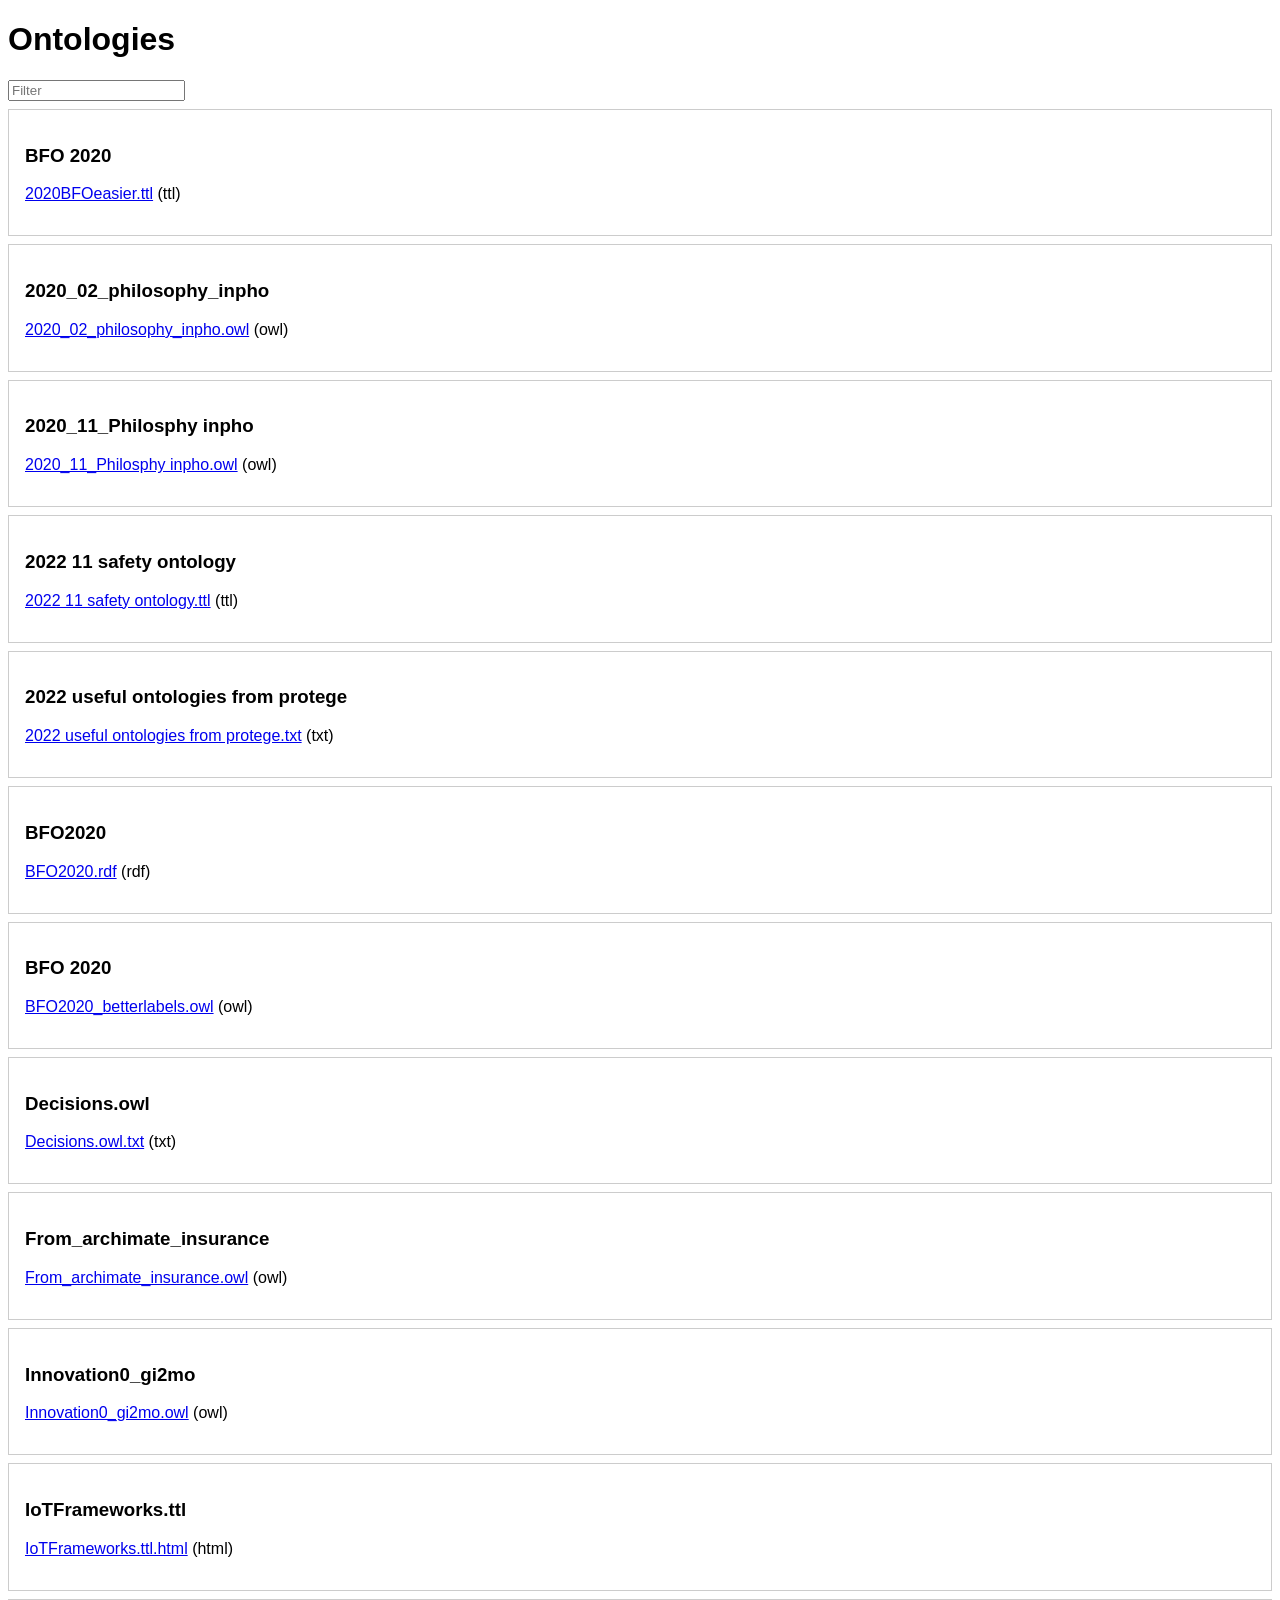
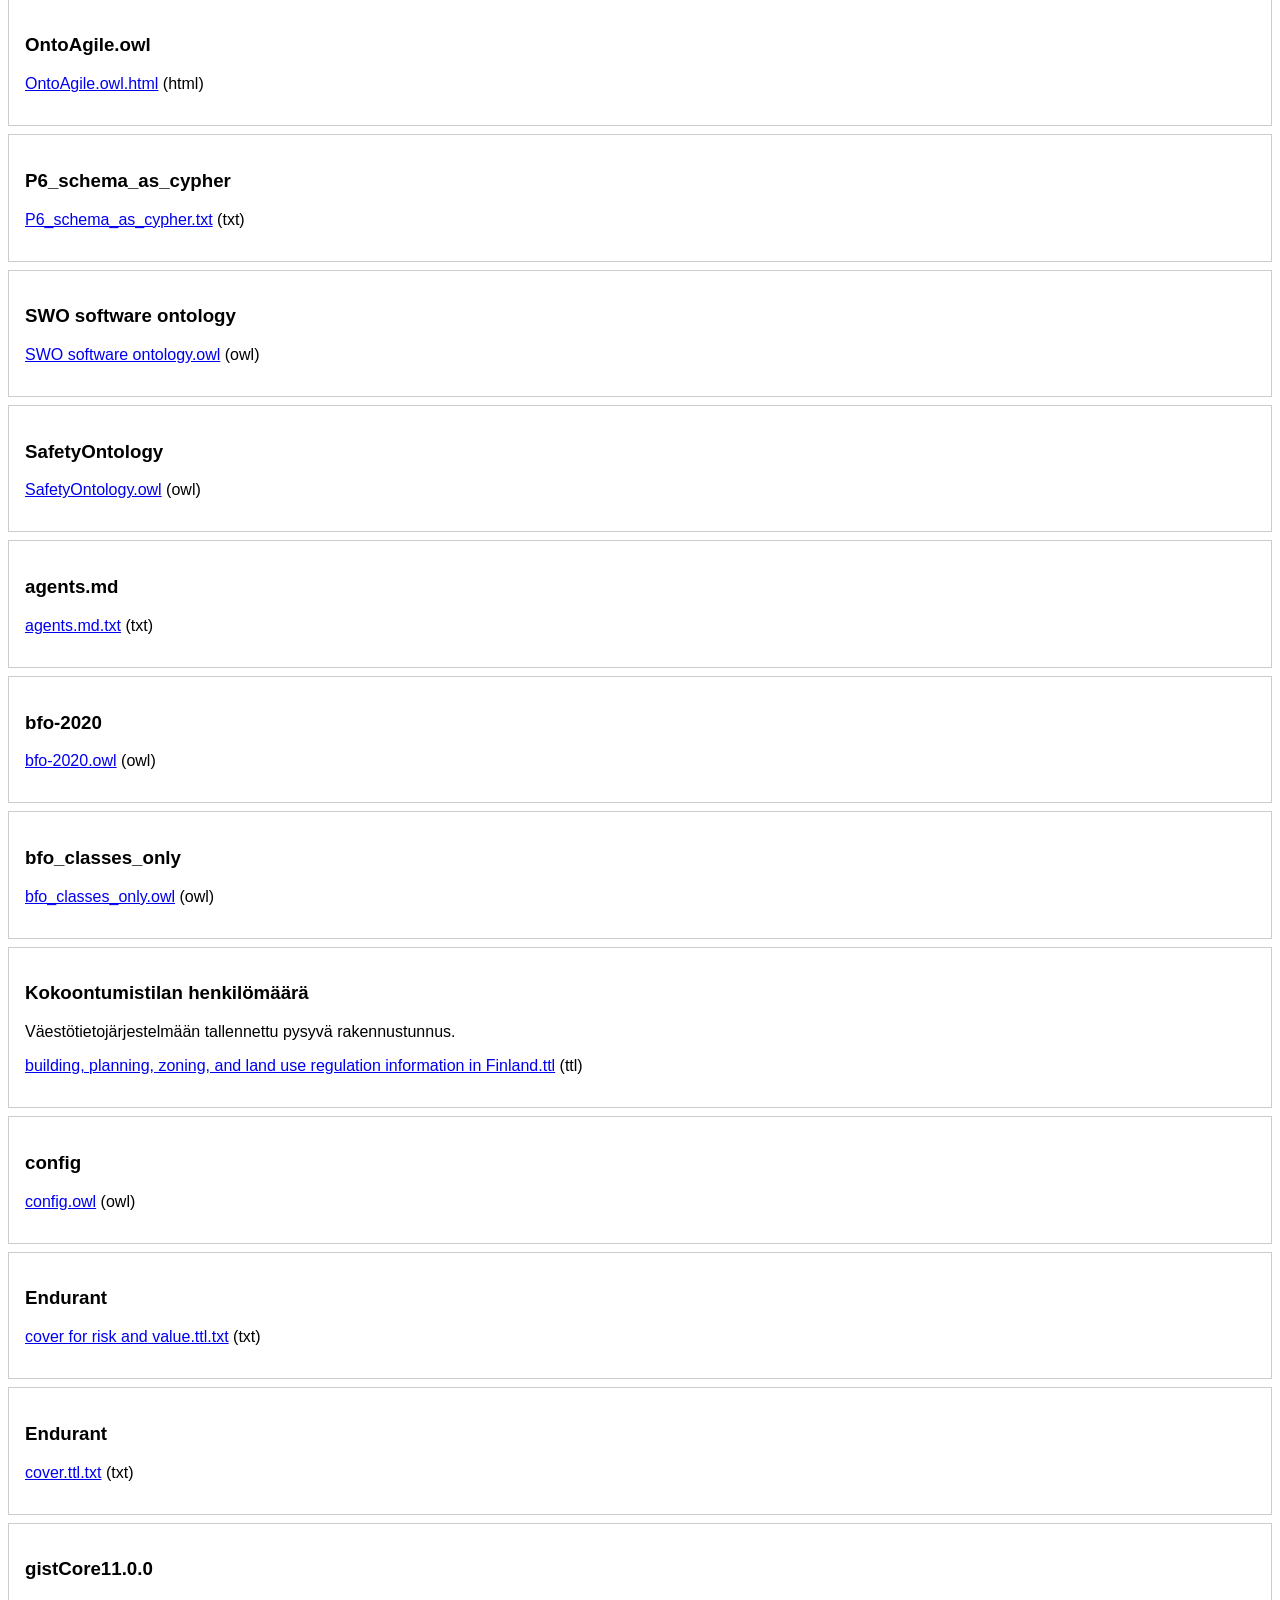
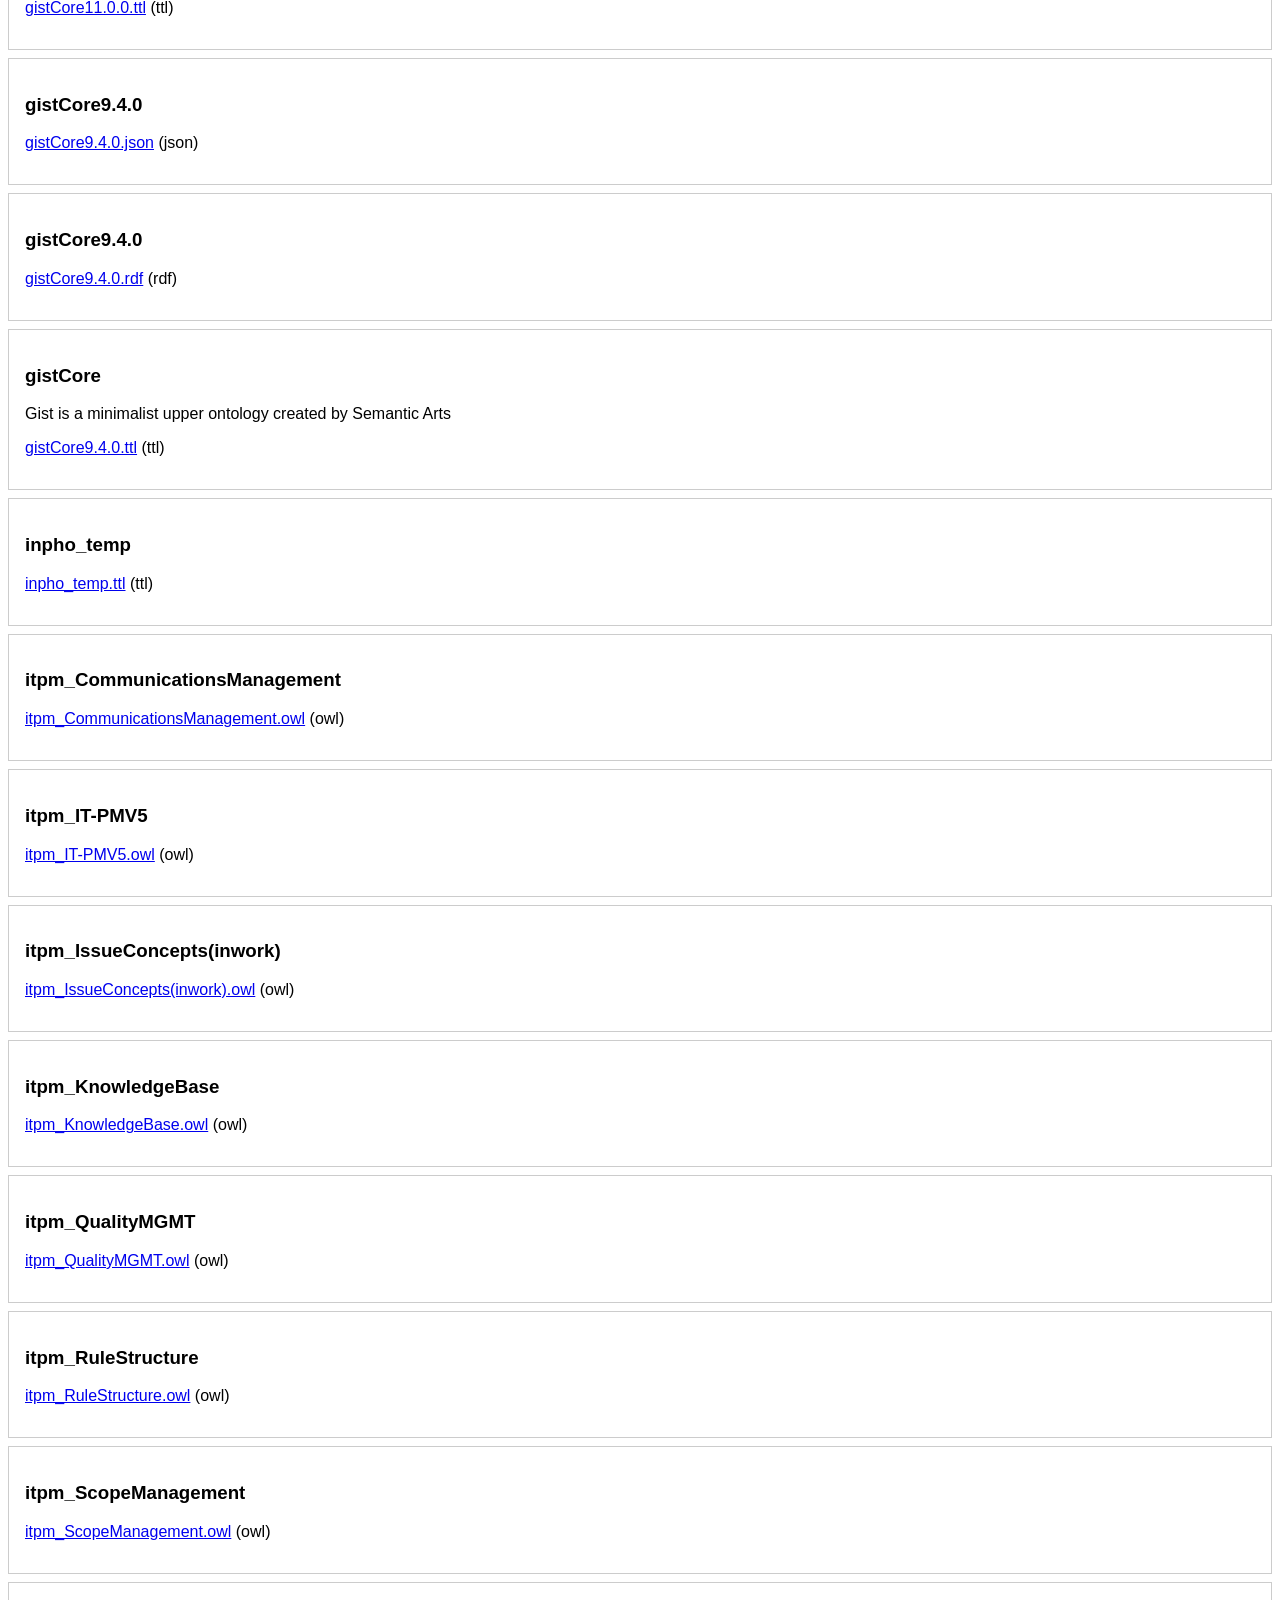
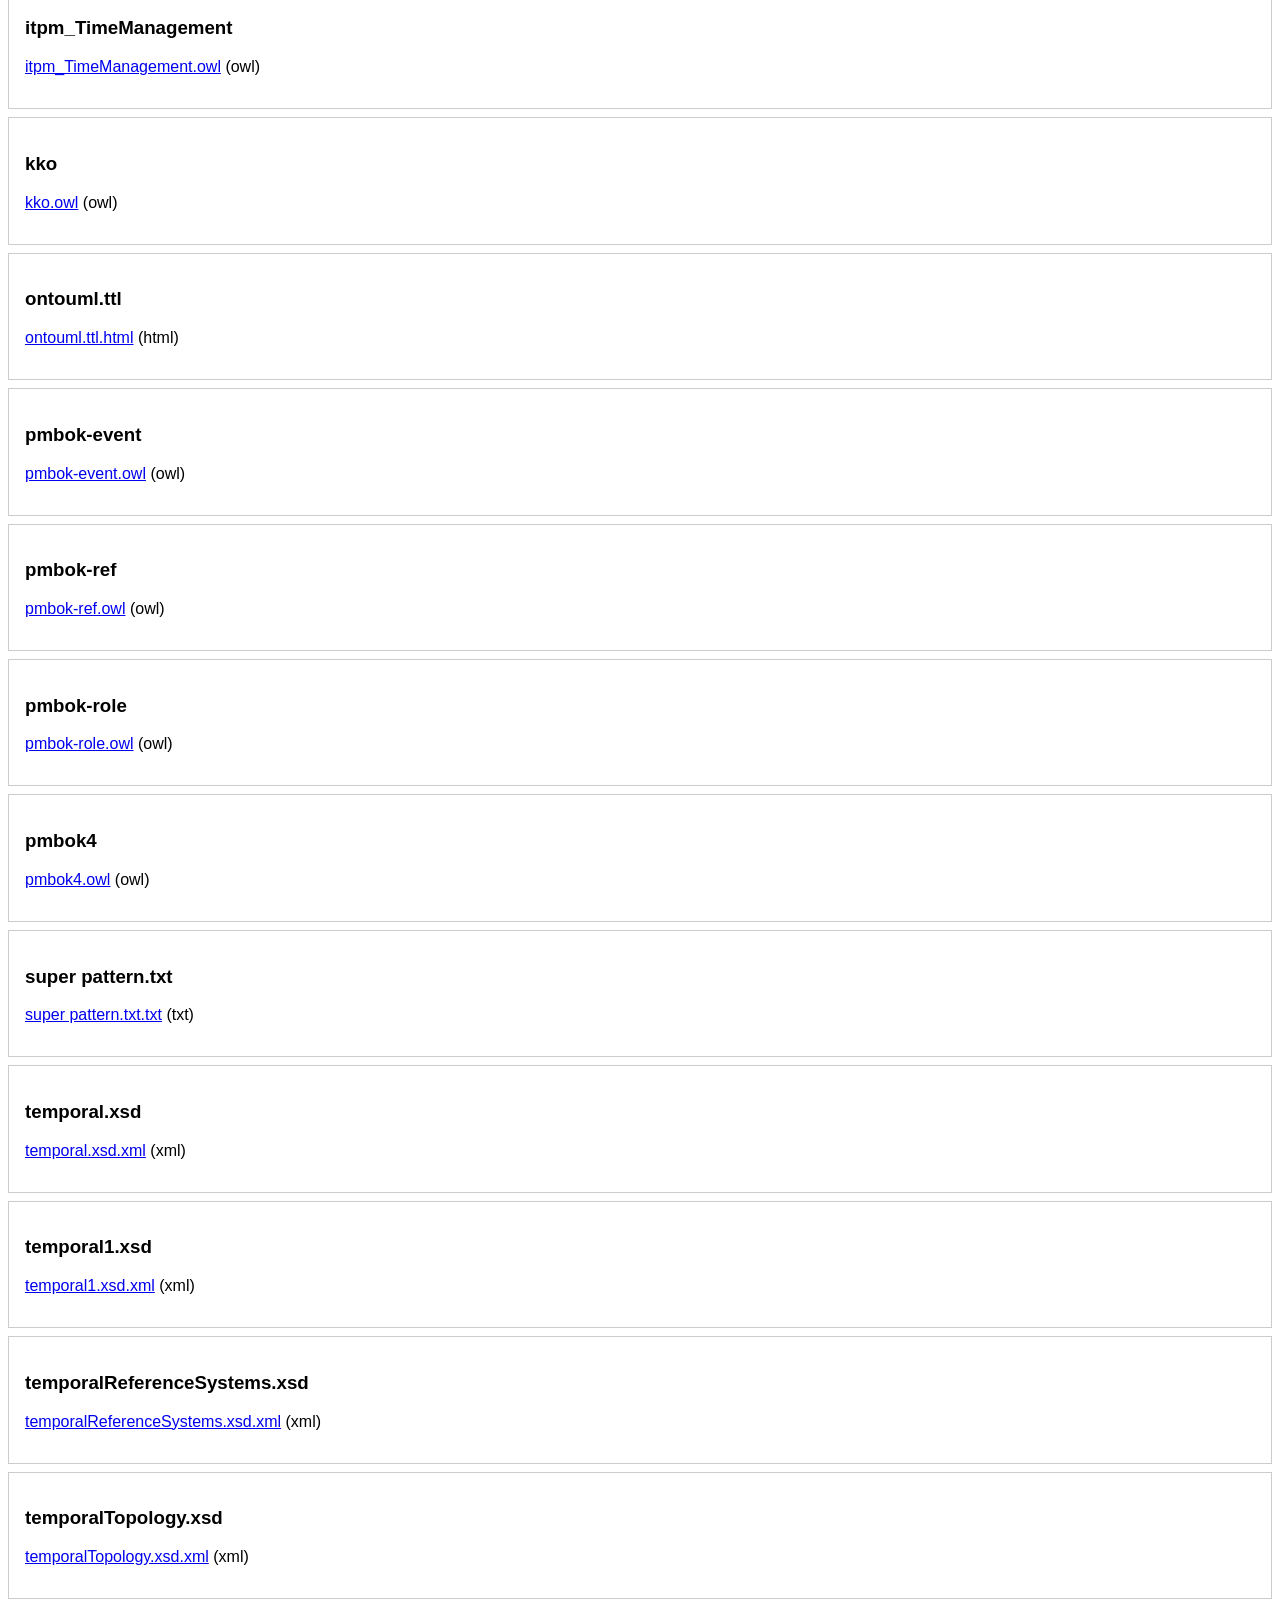
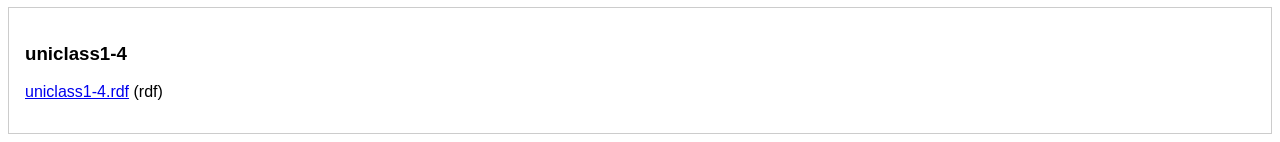
==== docs/index.html @ c4bd661c "Add initial website generator and index" ====
<!DOCTYPE html>
<html lang="en">
<head>
<meta charset="UTF-8">
<title>Ontologies Index</title>
<meta name="description" content="Index of ontologies for projects">
<meta name="keywords" content="ontology, project">
<script>
async function load() {
  const resp = await fetch('ontologies.json');
  const data = await resp.json();
  window.ontologies = data;
  render();
}
function render() {
  const filter = document.getElementById('filter').value.toLowerCase();
  const container = document.getElementById('cards');
  container.innerHTML = '';
  ontologies.forEach(o => {
    if (!filter || o.name.toLowerCase().includes(filter) || o.type.includes(filter)) {
      const div = document.createElement('div');
      div.className = 'card';
      div.innerHTML = `<h3>${o.name}</h3><p>${o.description}</p><p><a href="../${o.file}">${o.file}</a> (${o.type})</p>`;
      container.appendChild(div);
    }
  });
}
document.addEventListener('DOMContentLoaded', load);
</script>
<style>
body { font-family: Arial, sans-serif; }
.card { border: 1px solid #ccc; padding: 1em; margin: 0.5em 0; }
</style>
</head>
<body>
<h1>Ontologies</h1>
<input id="filter" placeholder="Filter" oninput="render()">
<div id="cards"></div>
</body>
</html>
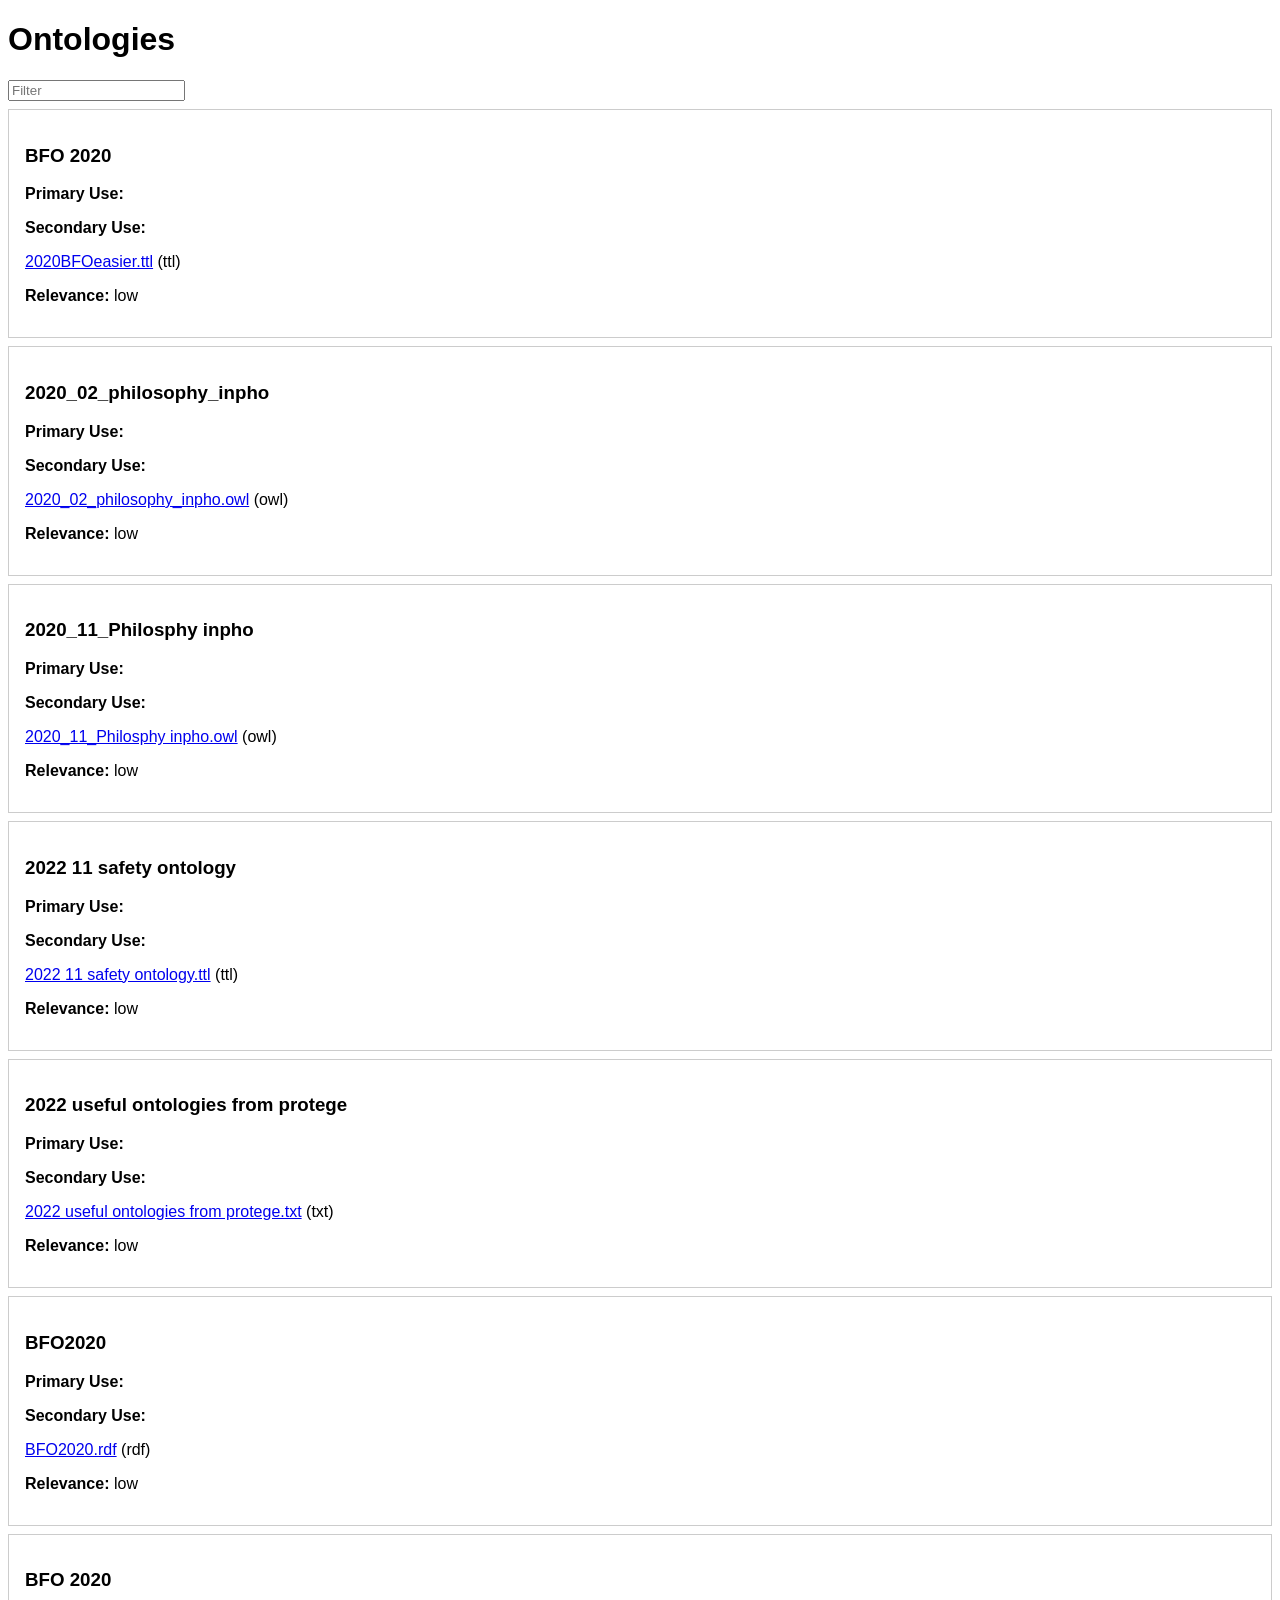
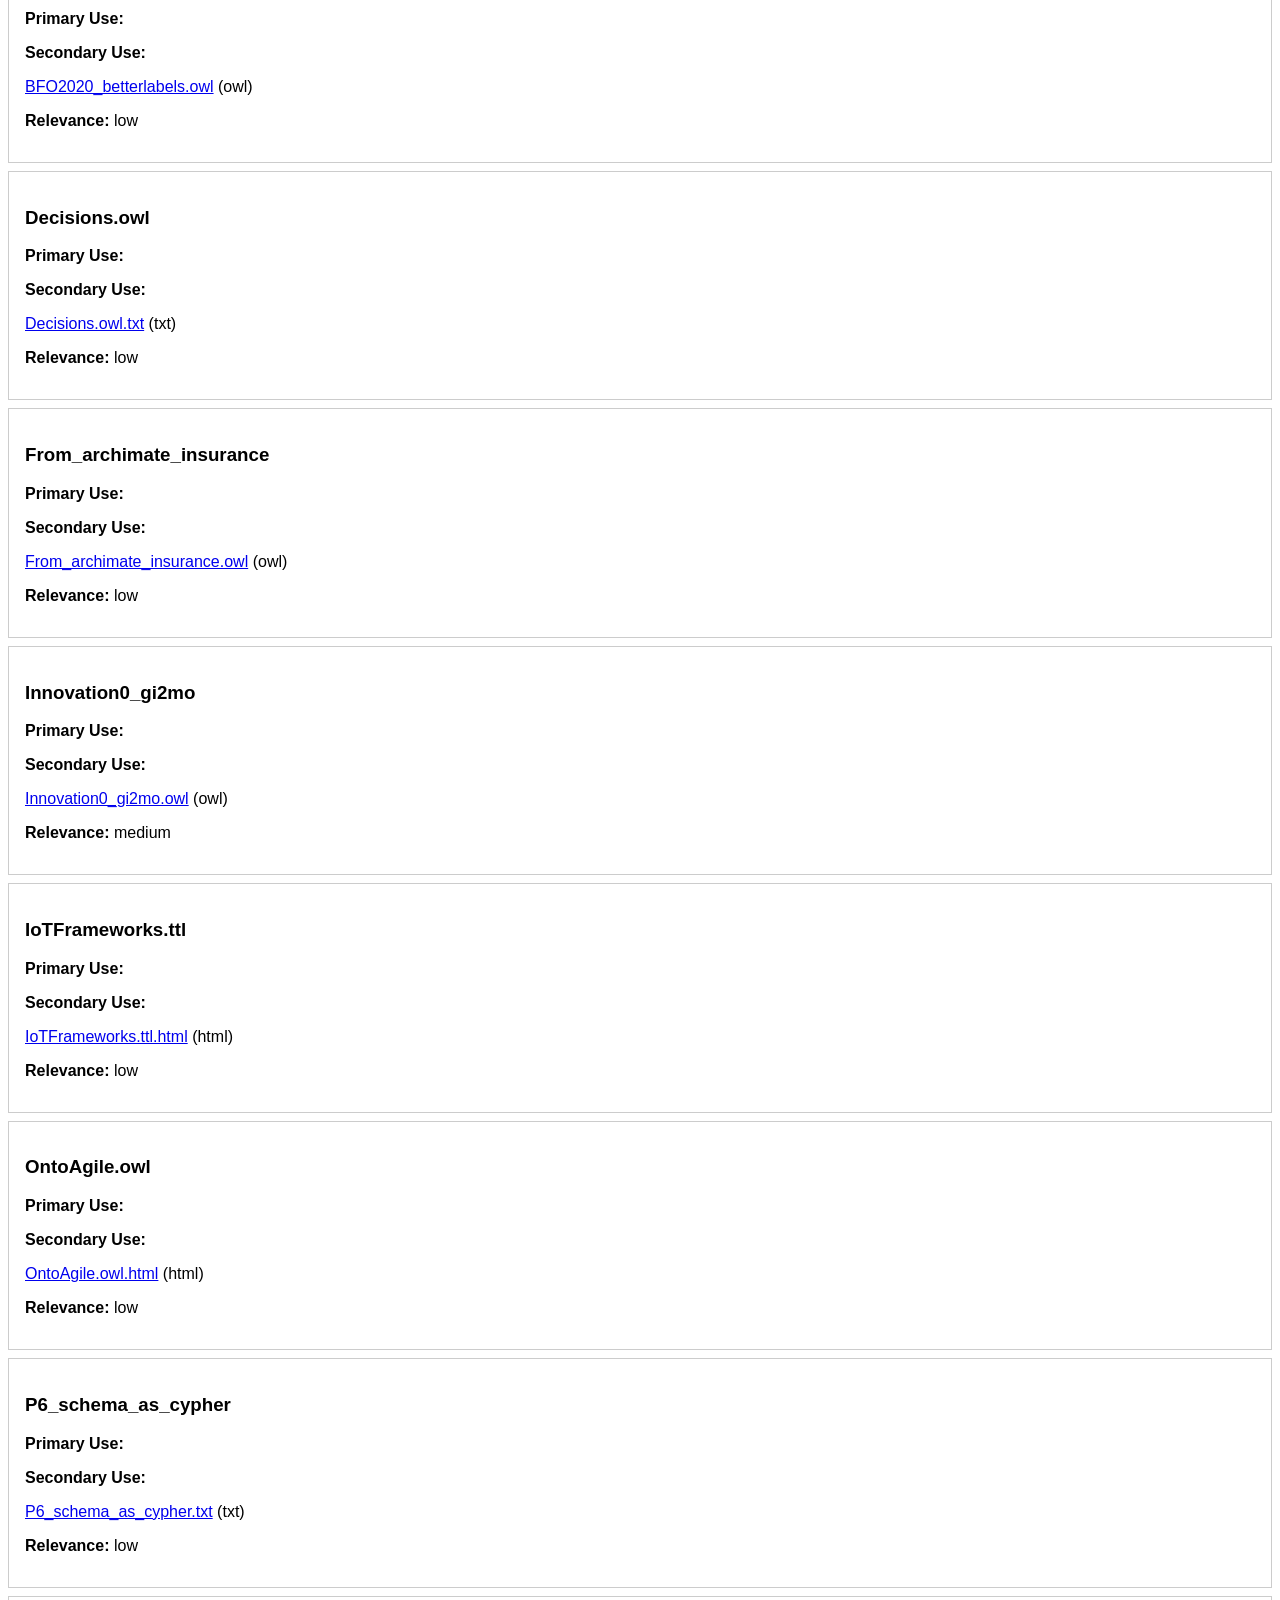
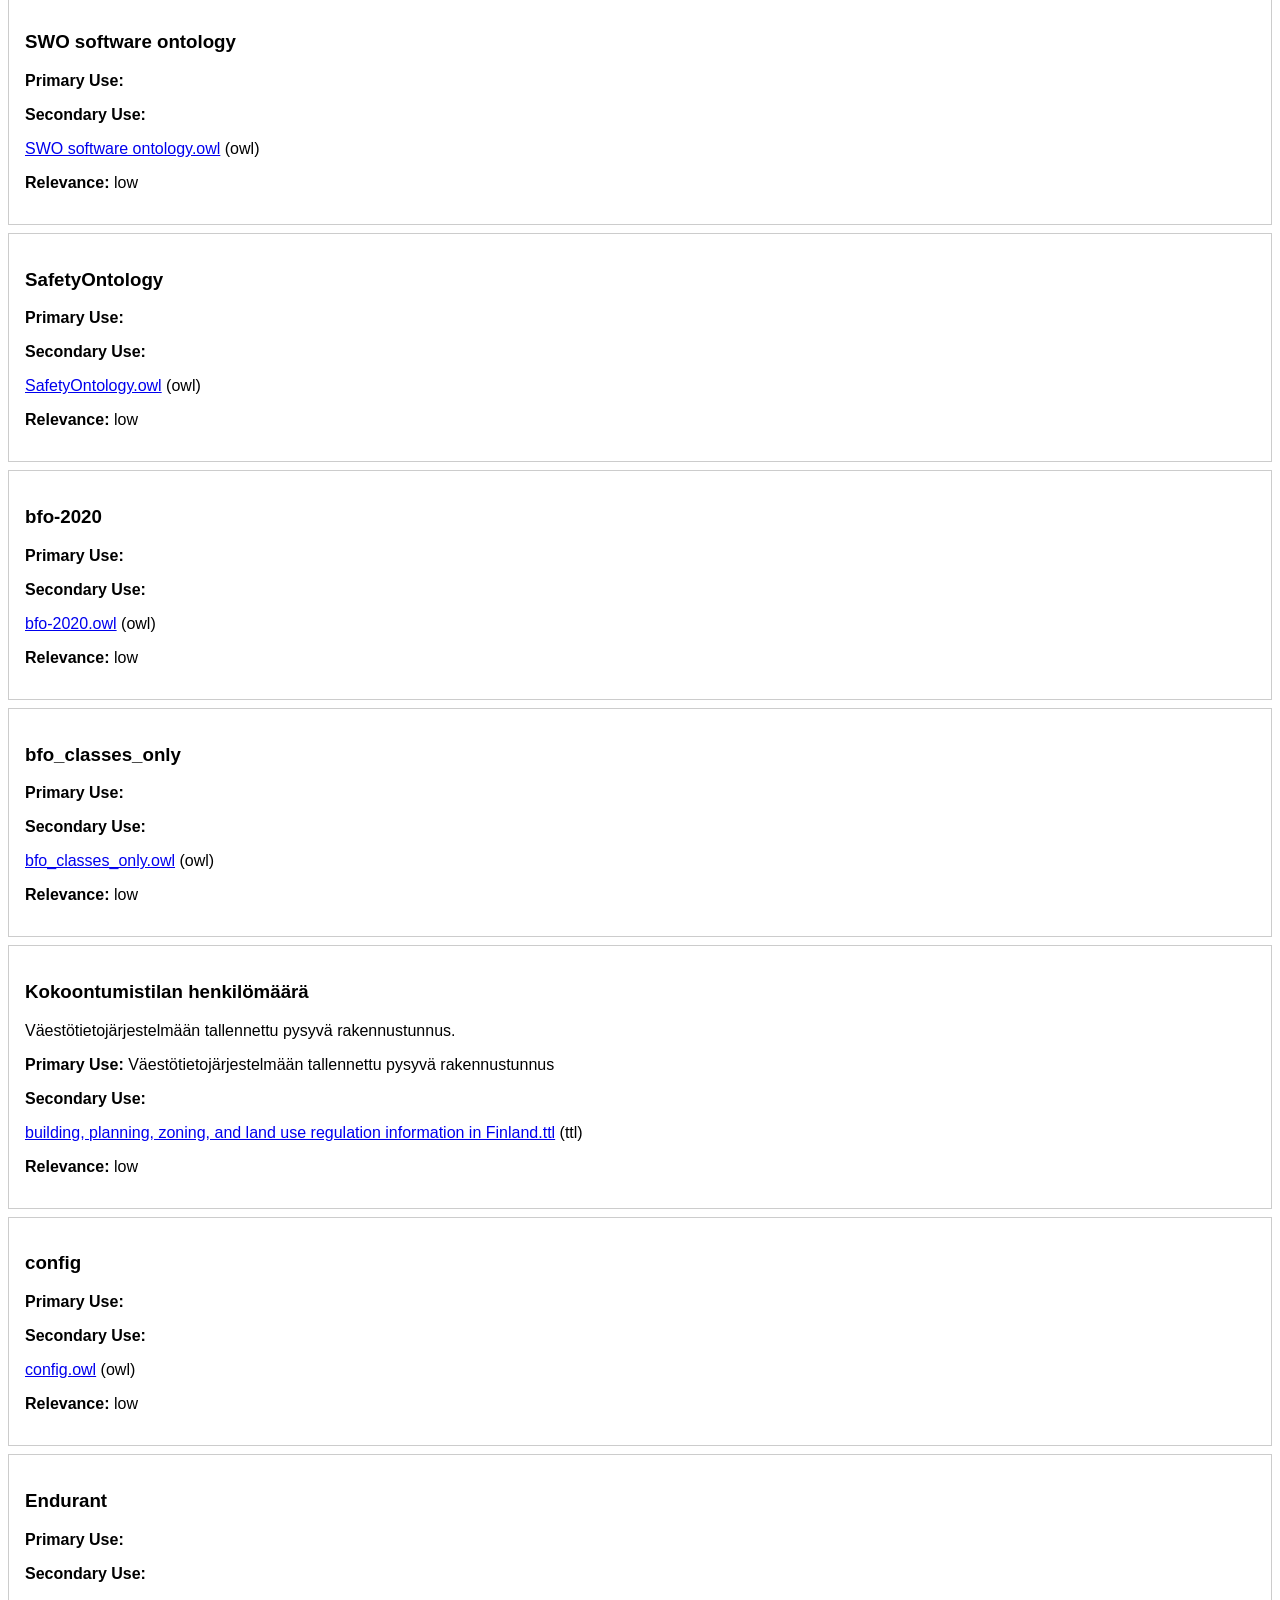
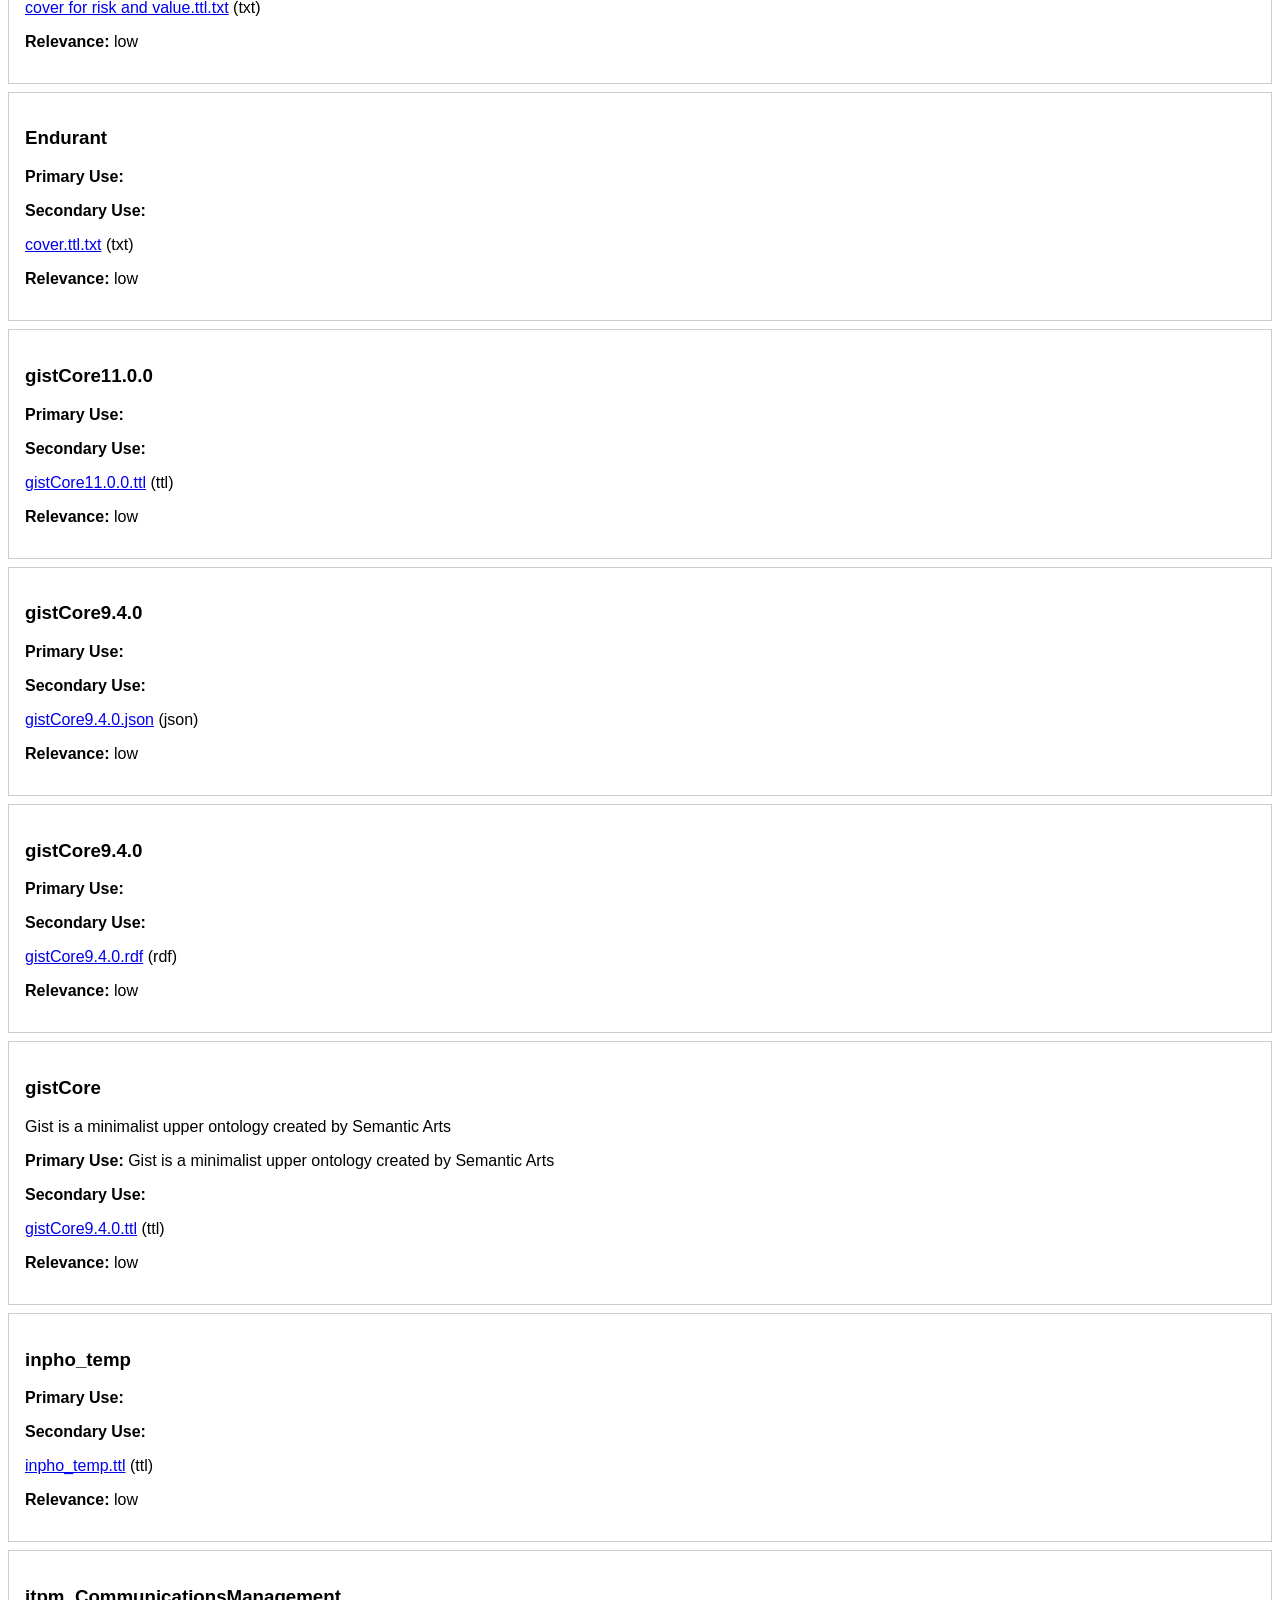
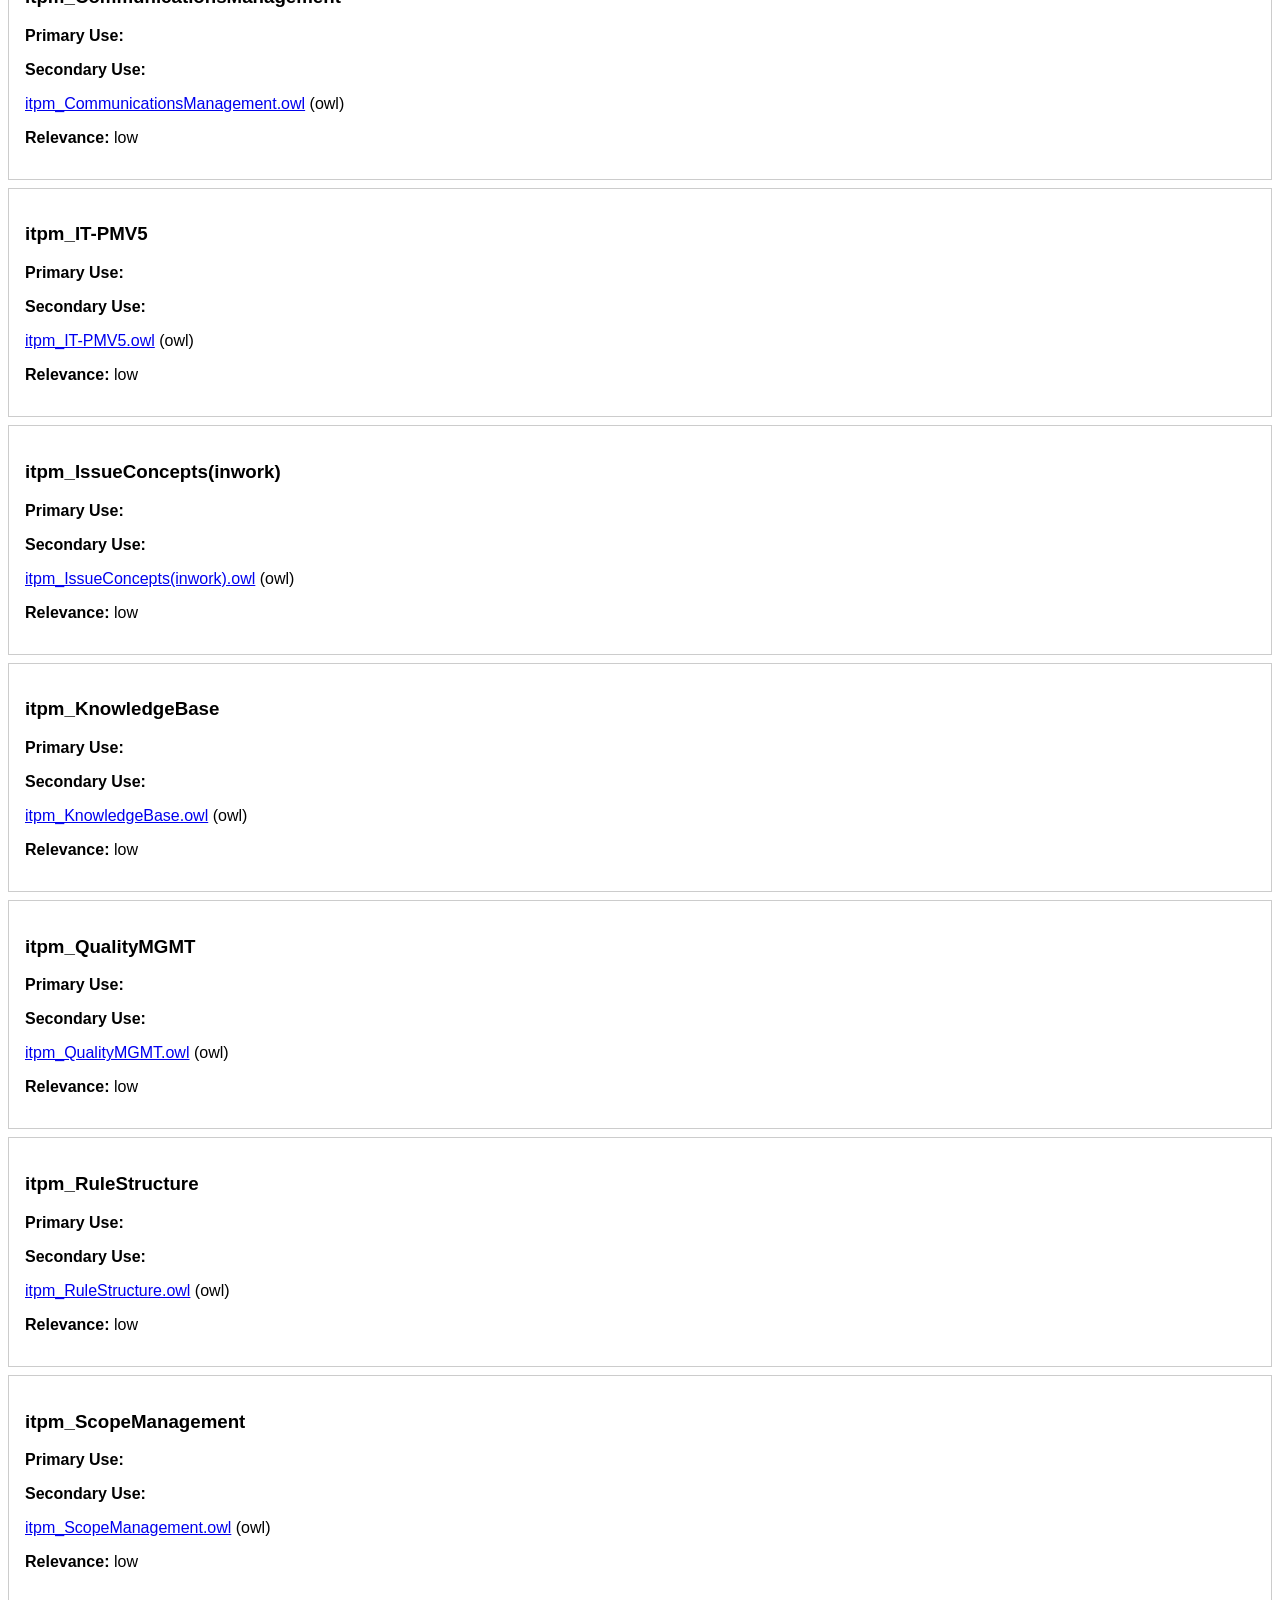
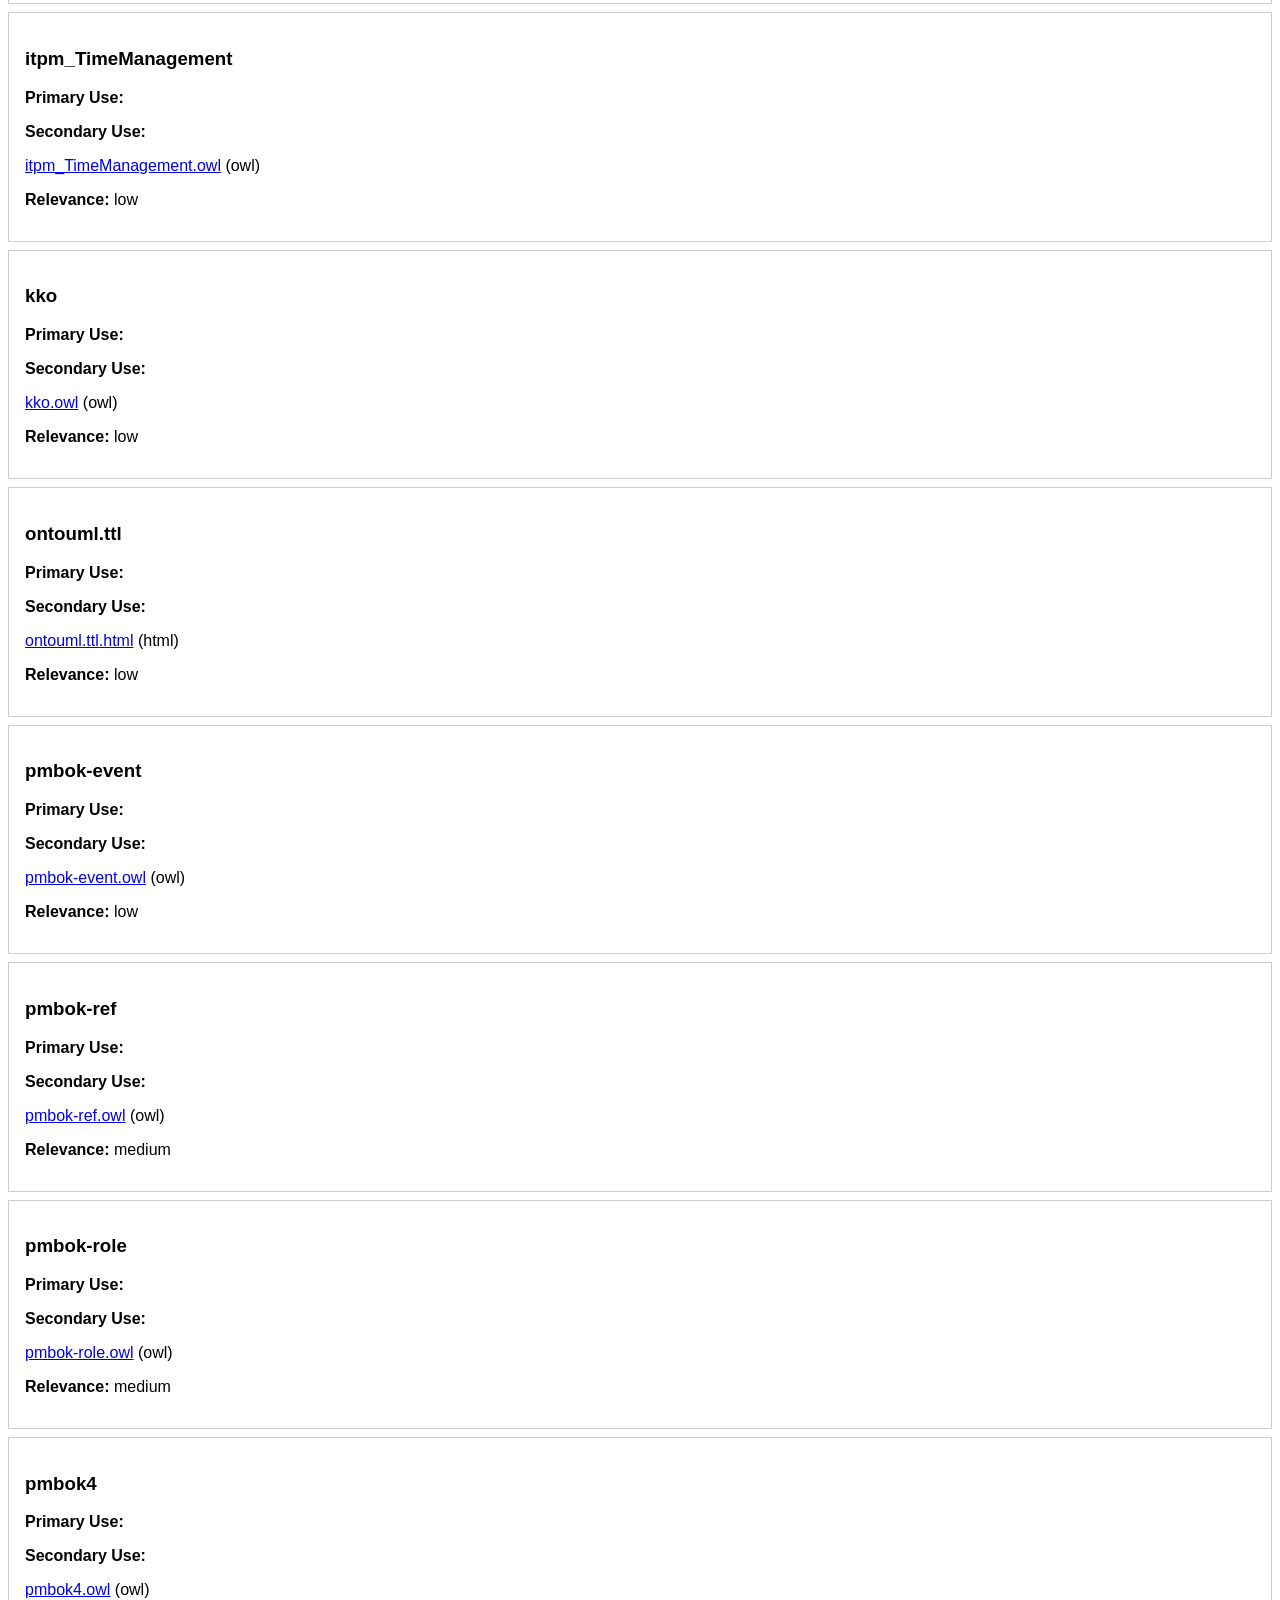
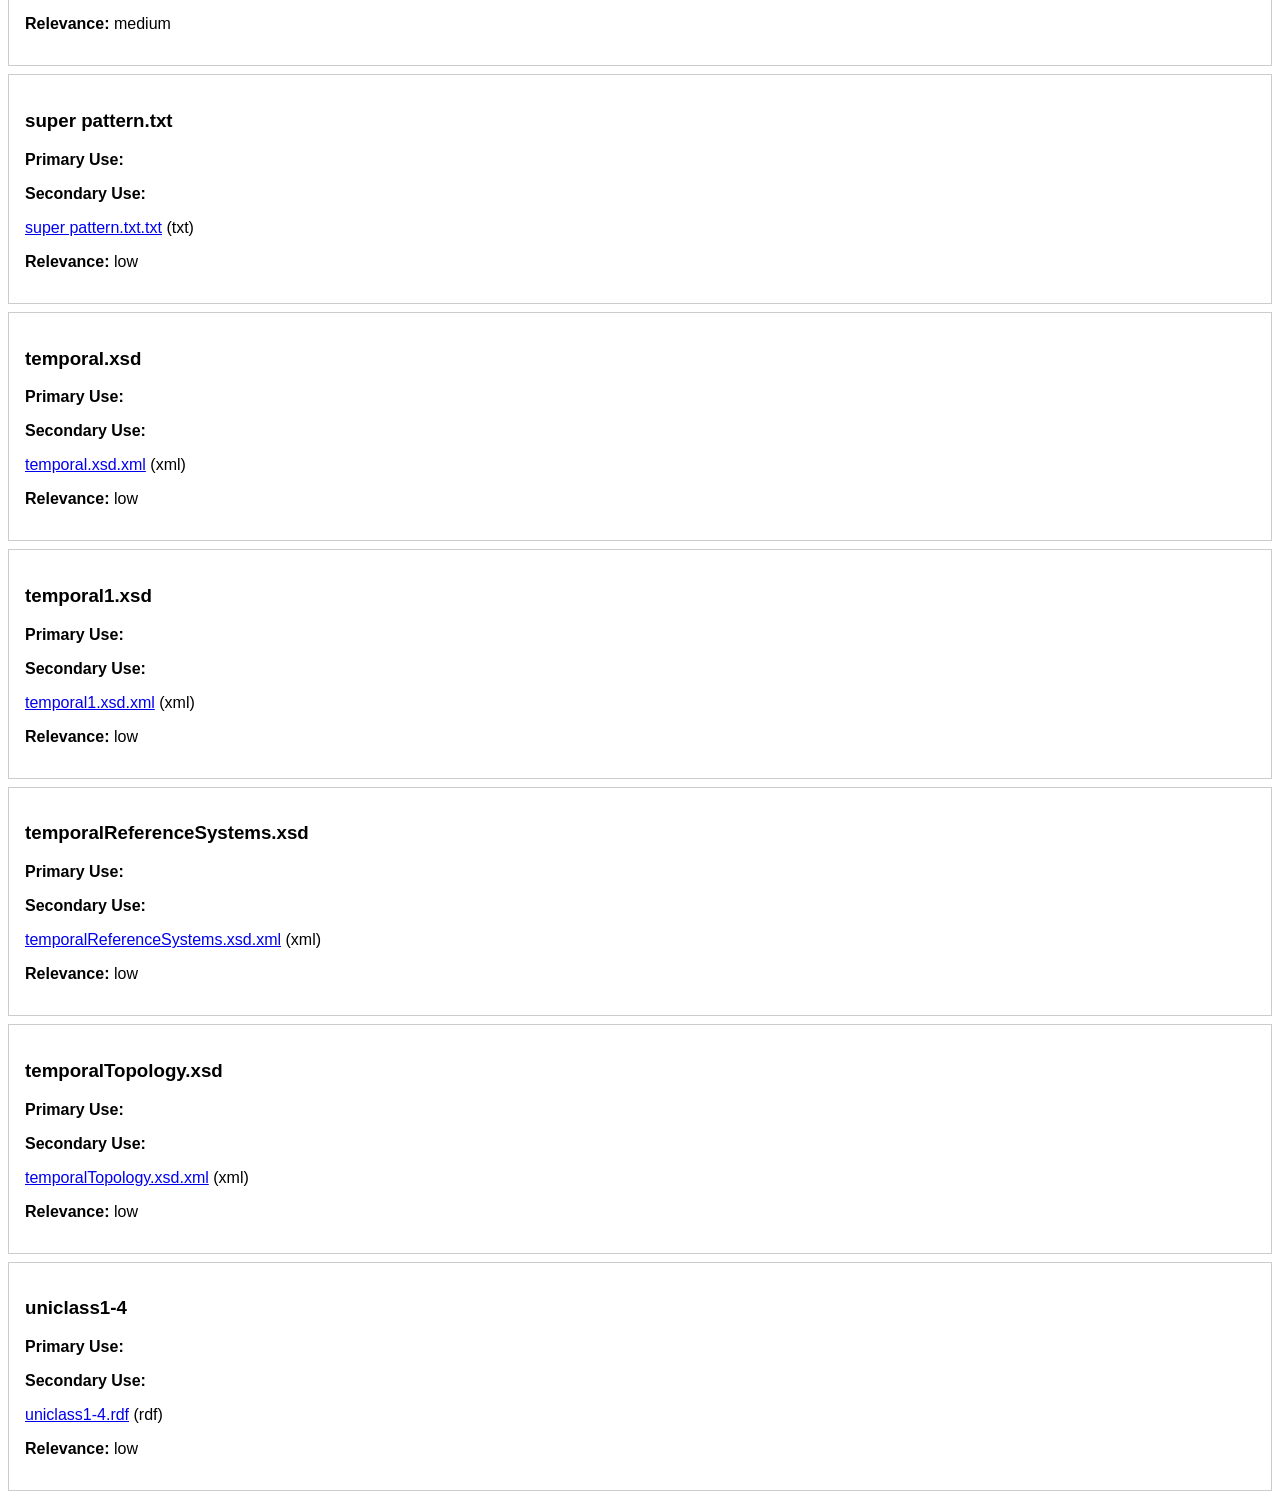
==== commit 25090a5a: "Add advanced ontology review workflow" ====
--- a/docs/index.html
+++ b/docs/index.html
@@ -20,7 +20,13 @@
     if (!filter || o.name.toLowerCase().includes(filter) || o.type.includes(filter)) {
       const div = document.createElement('div');
       div.className = 'card';
-      div.innerHTML = `<h3>${o.name}</h3><p>${o.description}</p><p><a href="../${o.file}">${o.file}</a> (${o.type})</p>`;
+      div.innerHTML = `
+        <h3>${o.name}</h3>
+        <p>${o.description}</p>
+        <p><strong>Primary Use:</strong> ${o.primary_use || ''}</p>
+        <p><strong>Secondary Use:</strong> ${o.secondary_use || ''}</p>
+        <p><a href="../${o.file}">${o.file}</a> (${o.file_type || o.type})</p>
+        <p><strong>Relevance:</strong> ${o.relevance || ''}</p>`;
       container.appendChild(div);
     }
   });
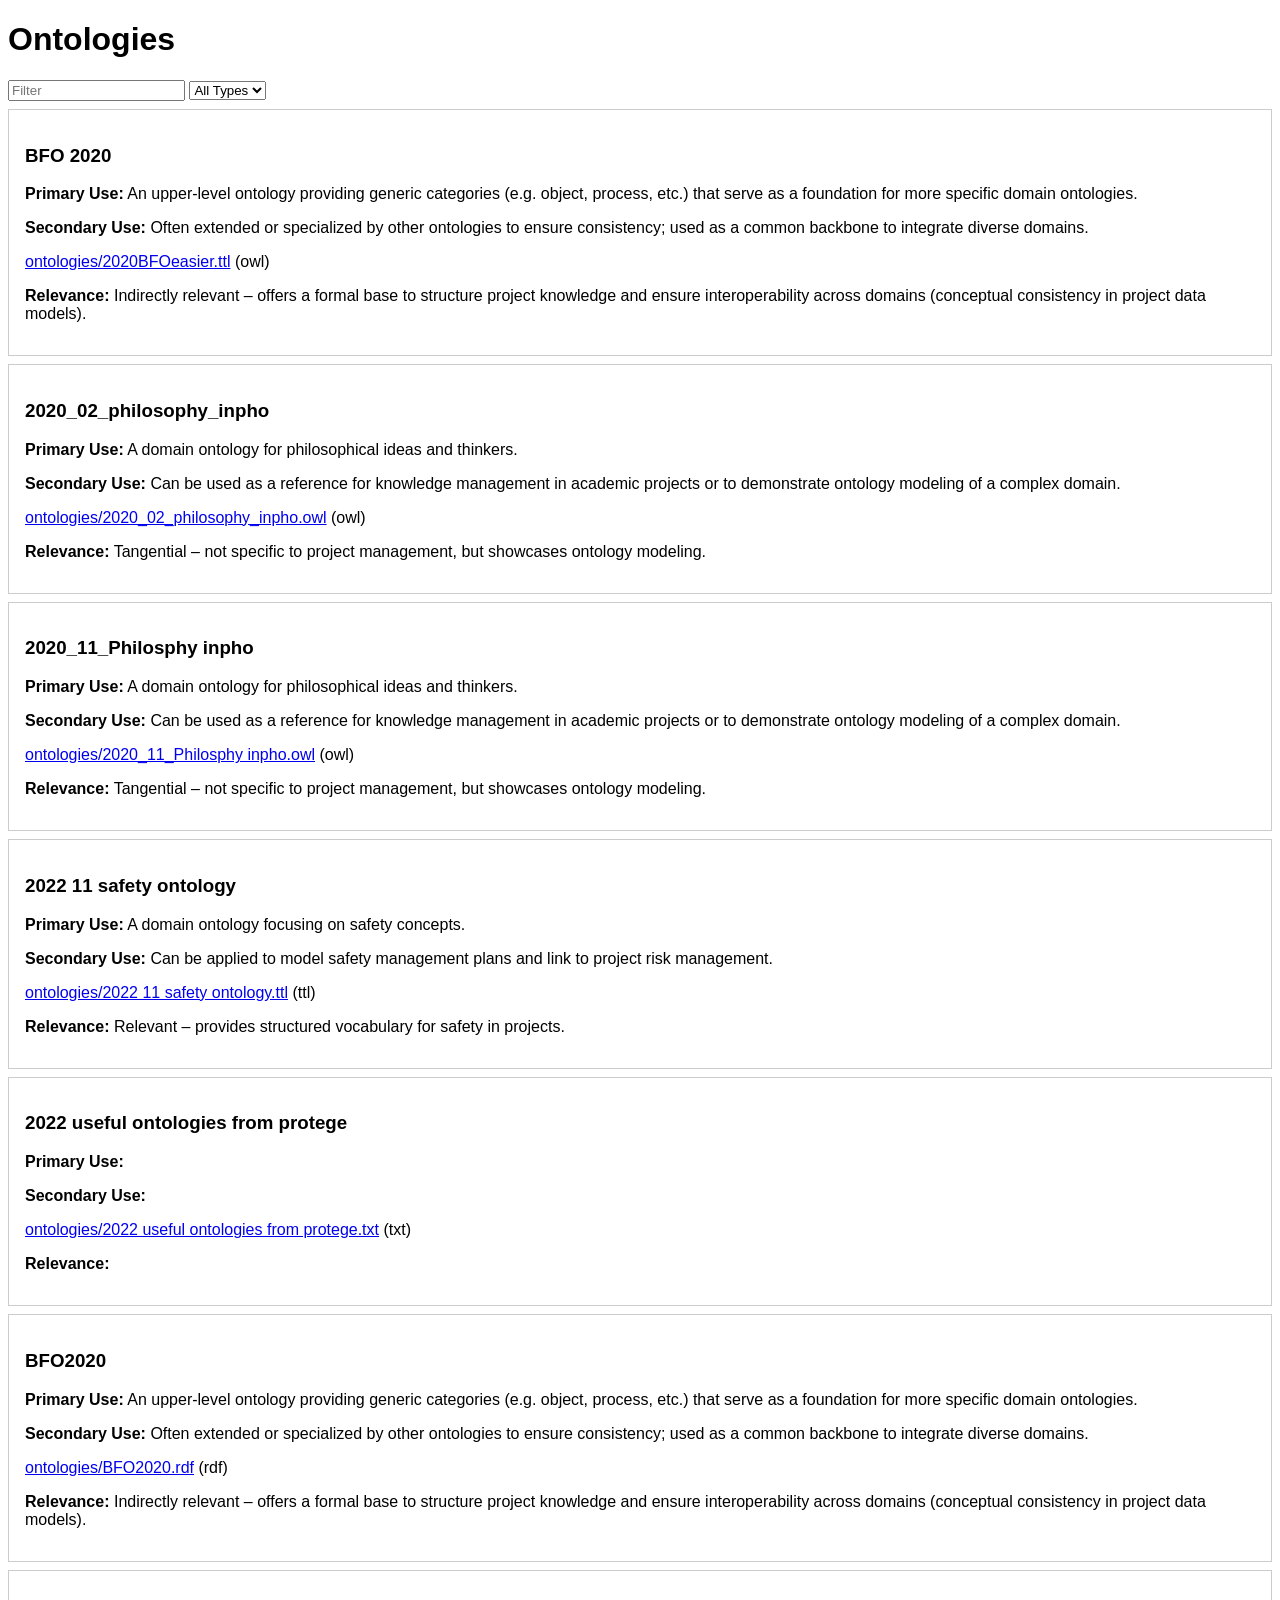
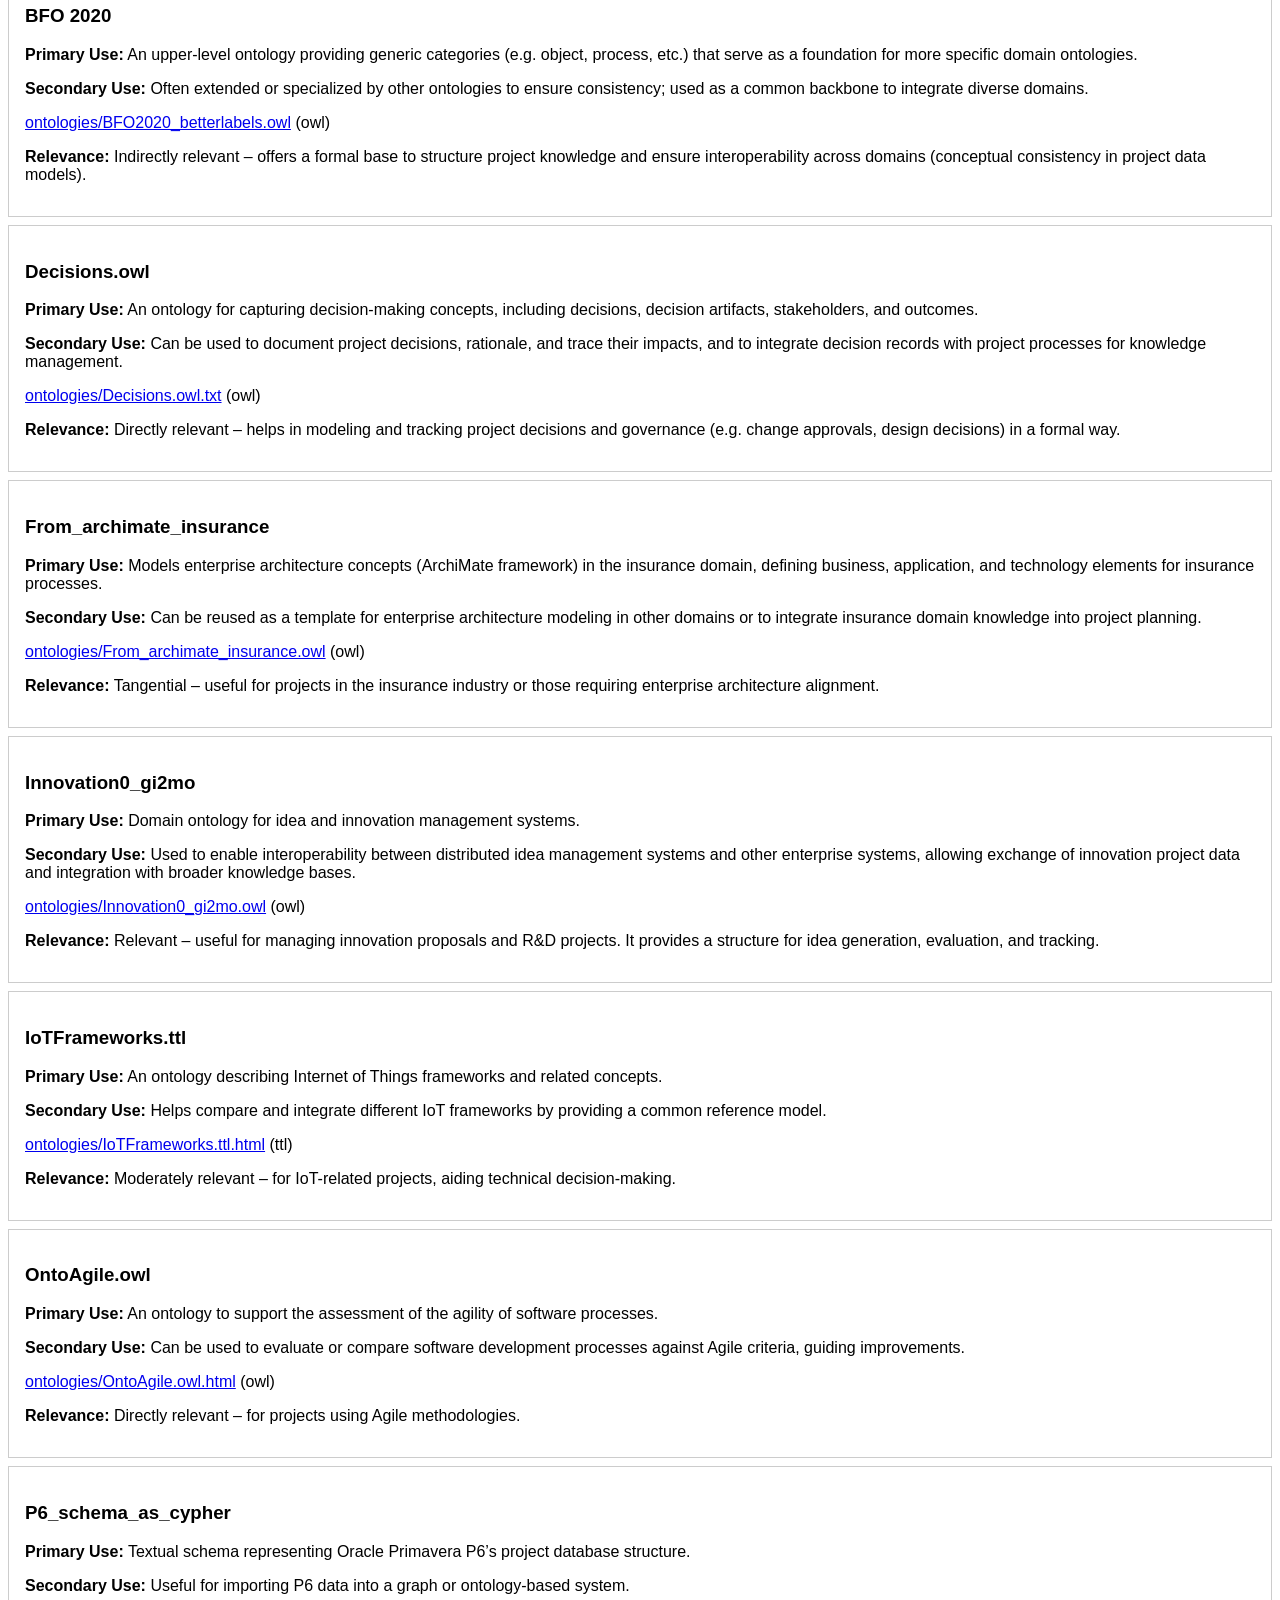
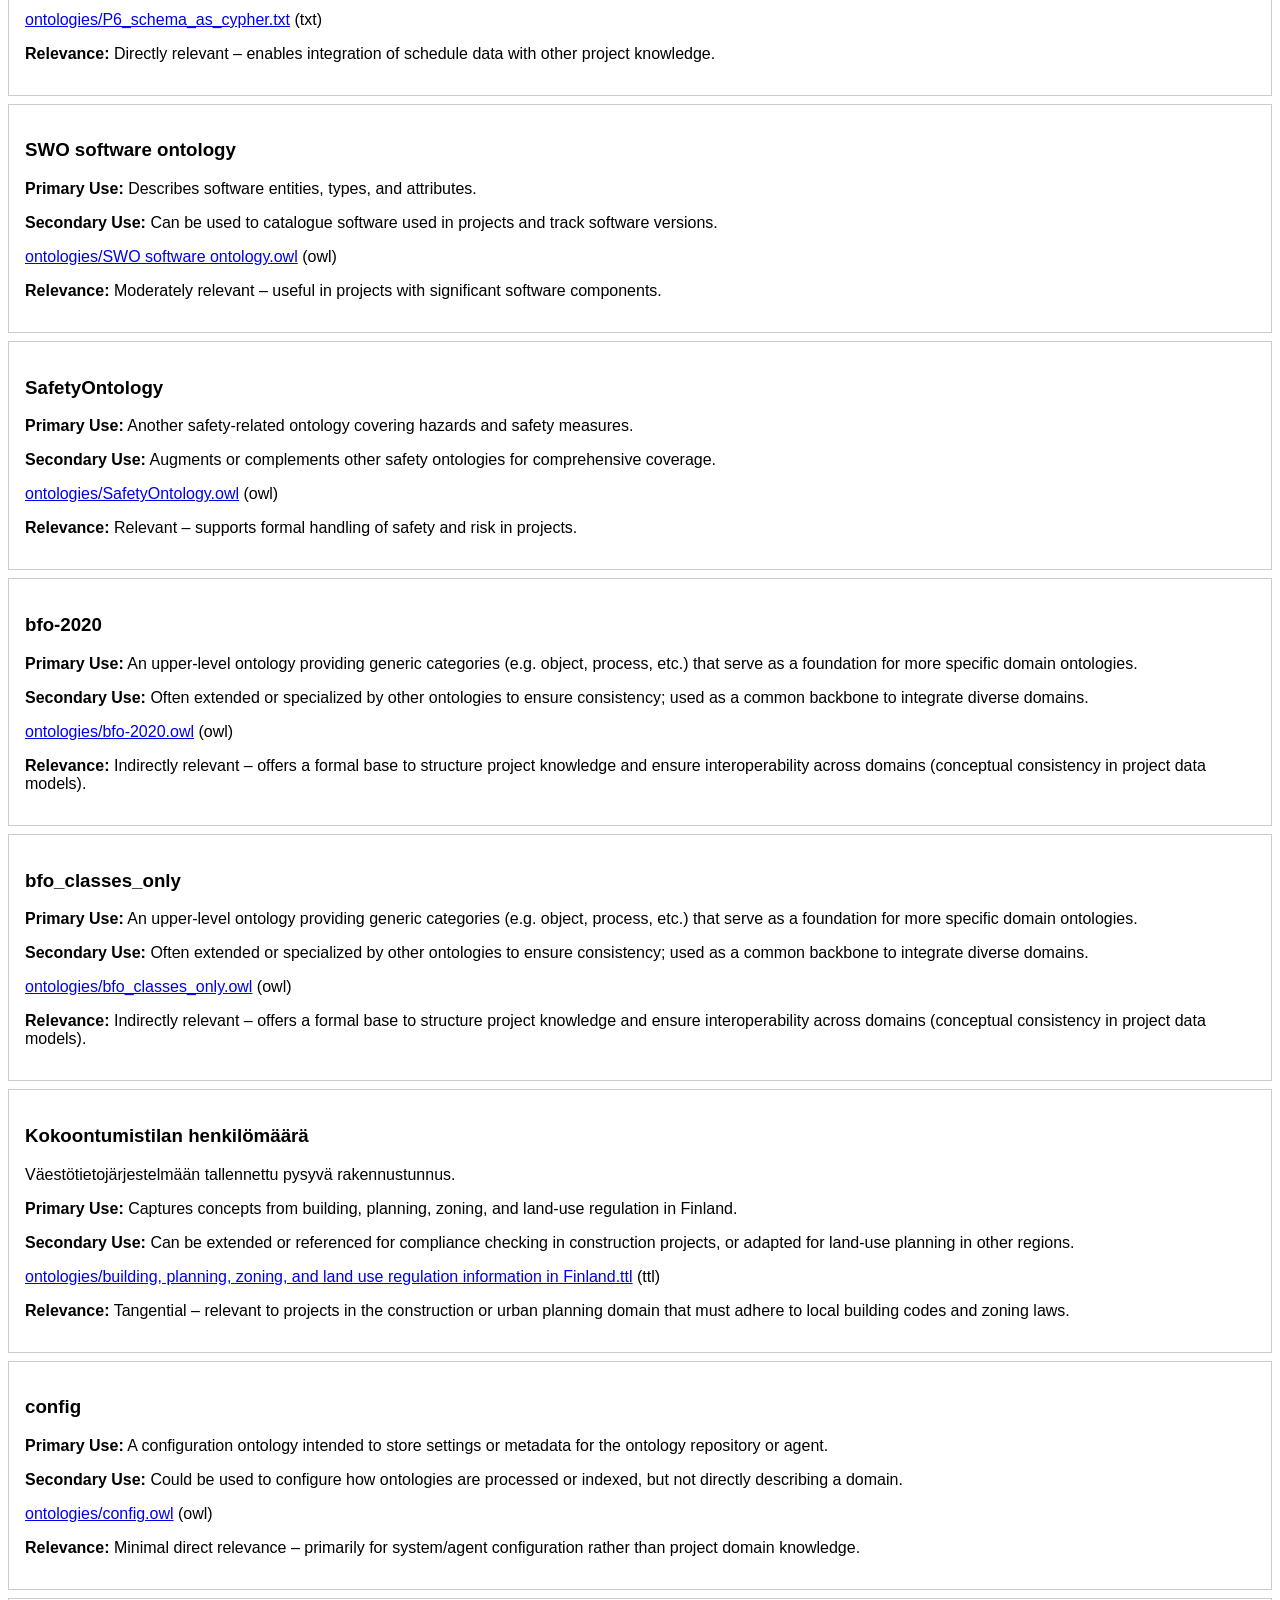
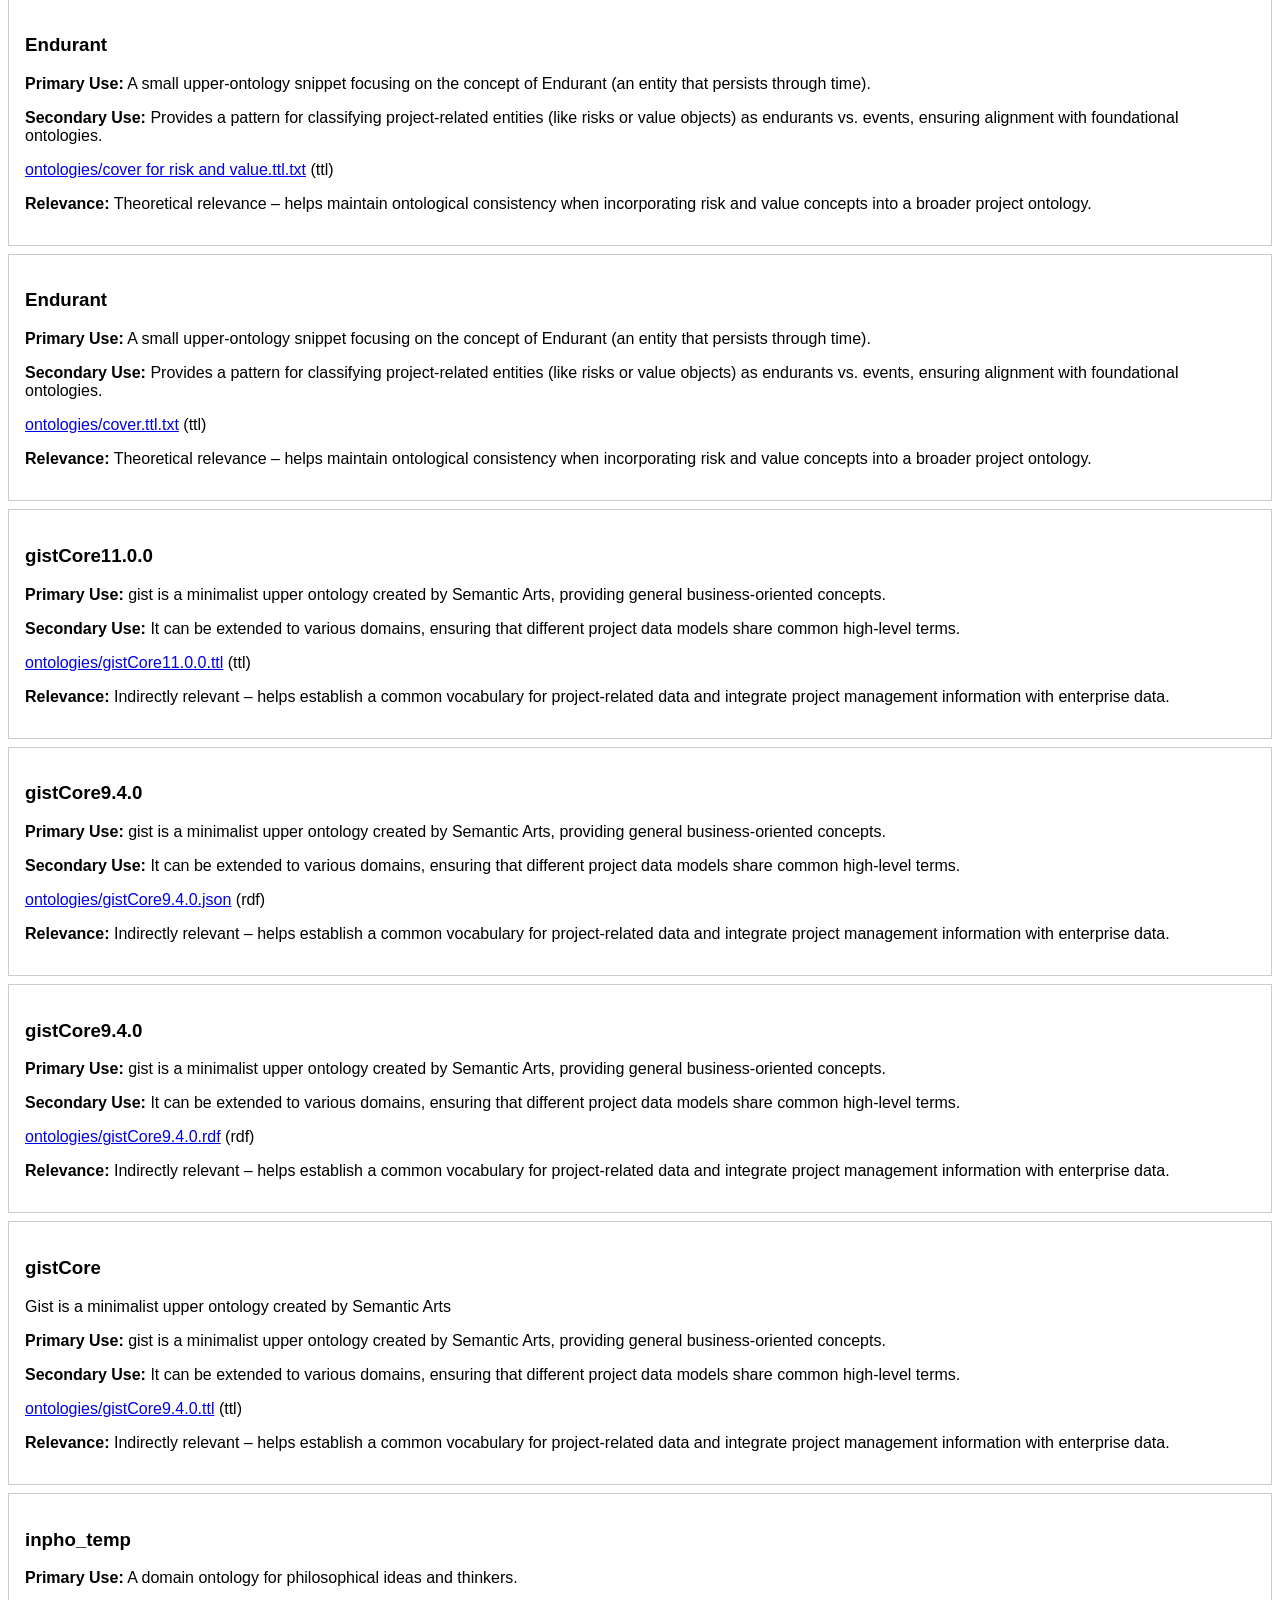
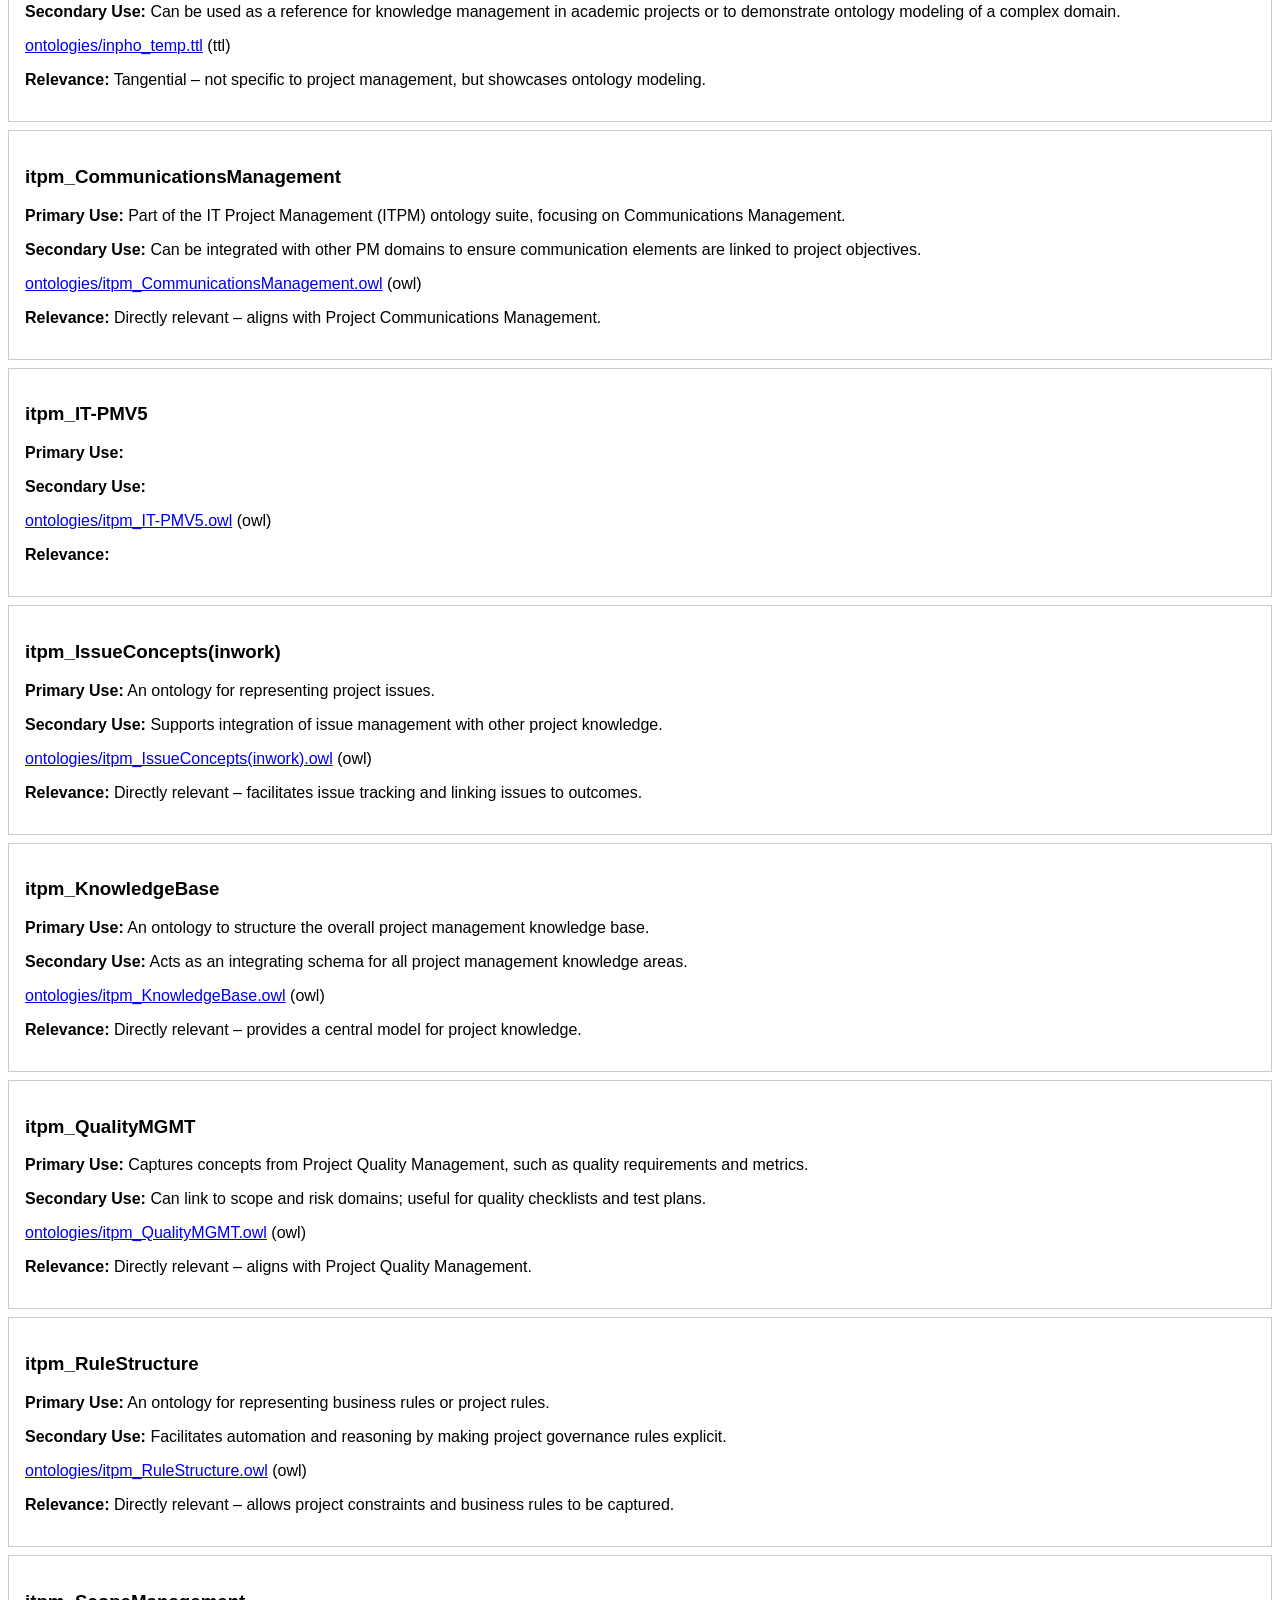
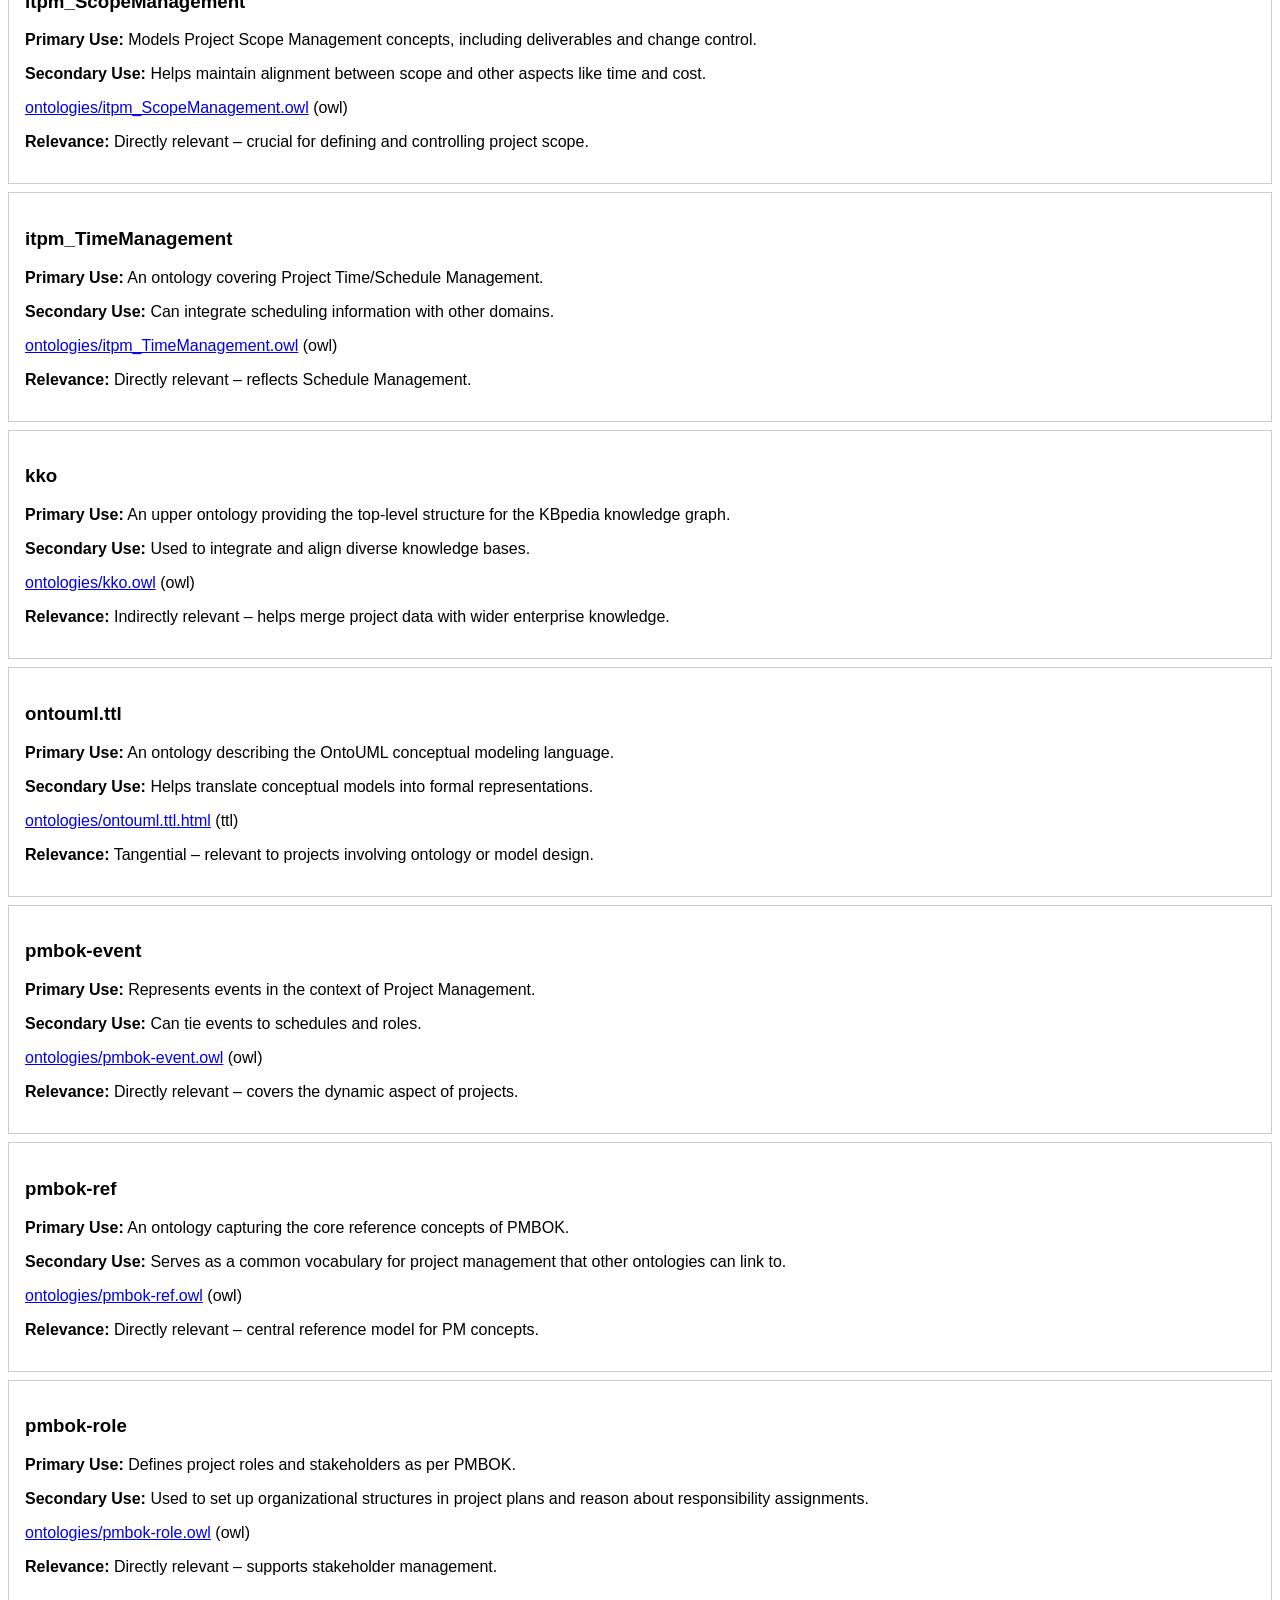
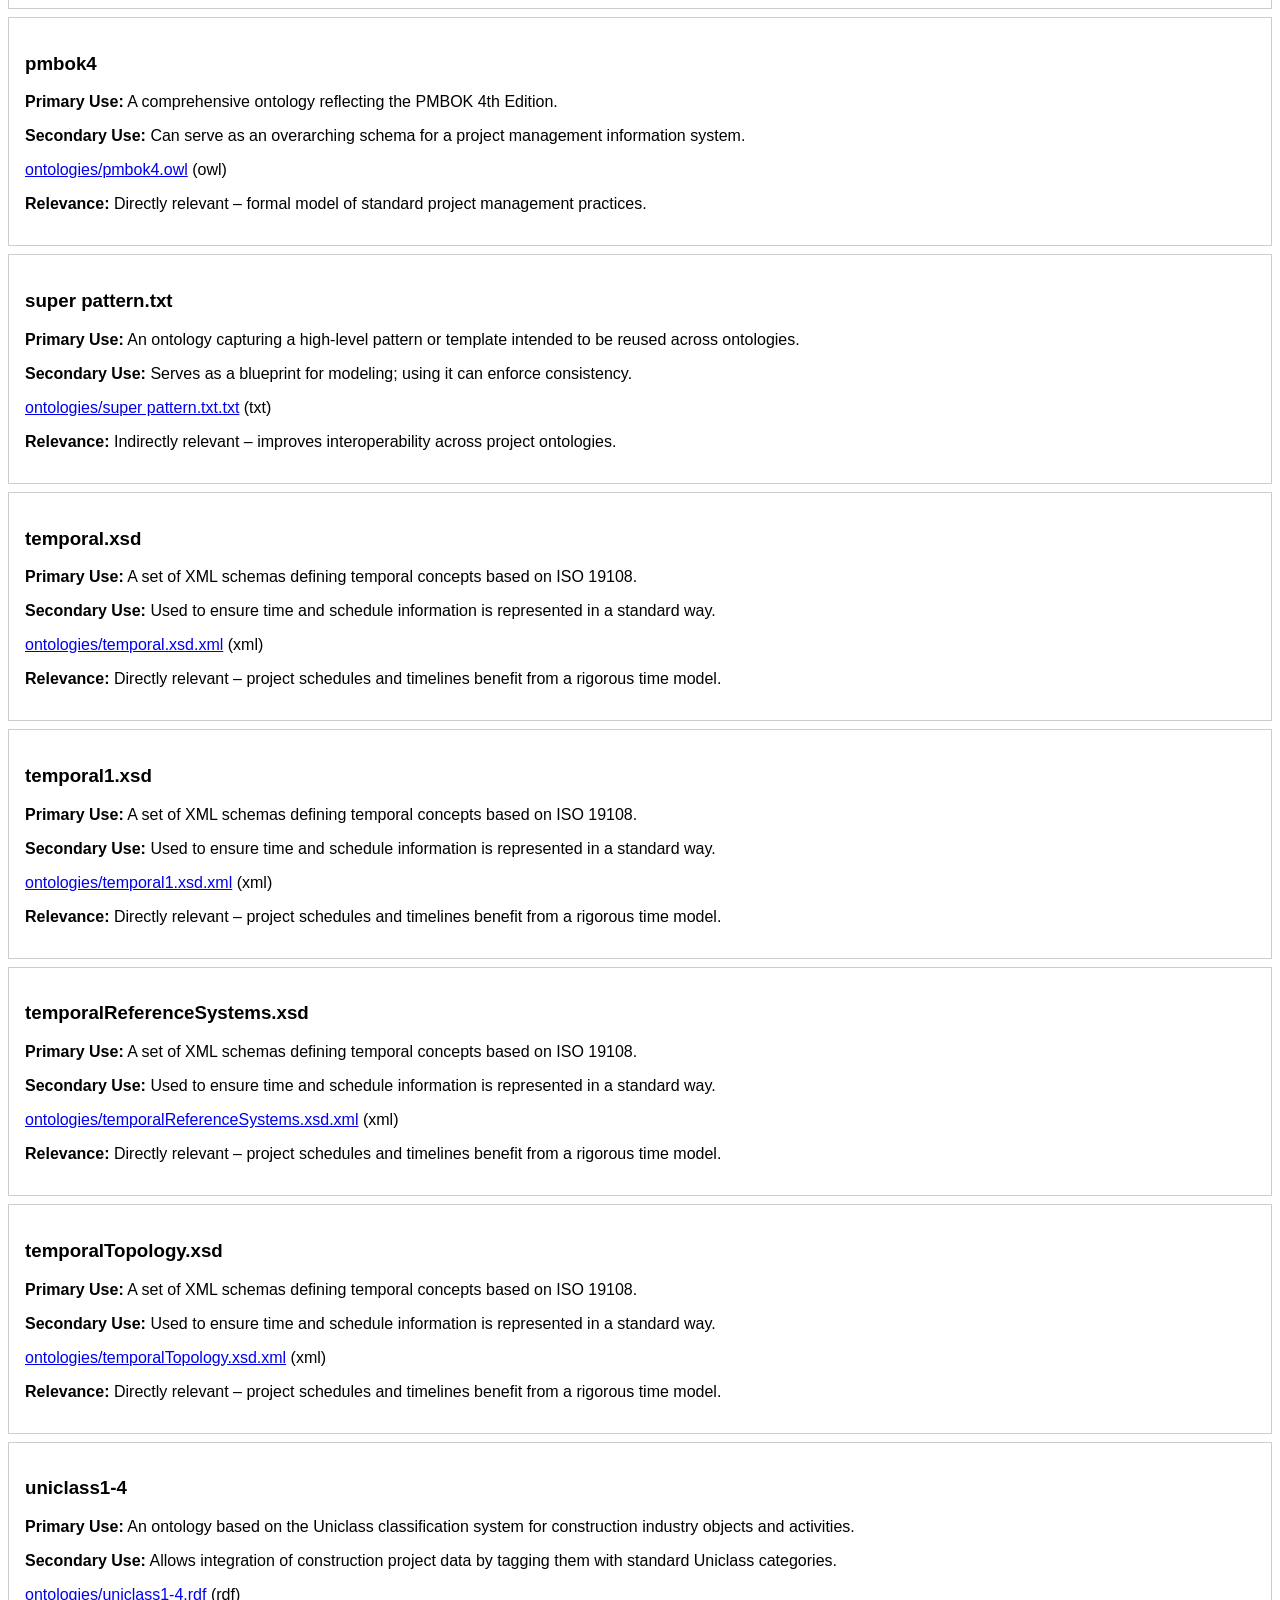
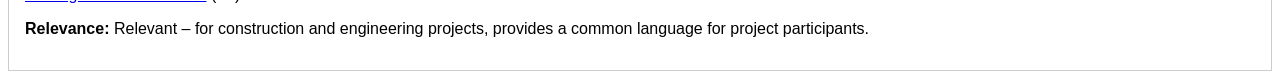
==== commit a23279c5: "Add taxonomy generation script and enhance website" ====
--- a/docs/index.html
+++ b/docs/index.html
@@ -5,19 +5,47 @@
 <title>Ontologies Index</title>
 <meta name="description" content="Index of ontologies for projects">
 <meta name="keywords" content="ontology, project">
+<!-- Google tag (gtag.js) placeholder -->
+<script async src="https://www.googletagmanager.com/gtag/js?id=G-XXXXXXX"></script>
+<script>
+  window.dataLayer = window.dataLayer || [];
+  function gtag(){dataLayer.push(arguments);}
+  gtag('js', new Date());
+  gtag('config', 'G-XXXXXXX');
+</script>
+<script type="application/ld+json">
+{
+  "@context": "http://schema.org",
+  "@type": "Dataset",
+  "name": "Ontologies Index",
+  "description": "Index of ontologies for projects",
+  "url": "https://example.org"
+}
+</script>
 <script>
 async function load() {
   const resp = await fetch('ontologies.json');
   const data = await resp.json();
   window.ontologies = data;
+  populateTypes();
   render();
 }
+
+function populateTypes() {
+  const select = document.getElementById('typeFilter');
+  const types = Array.from(new Set(ontologies.map(o => (o.file_type || o.type)))).sort();
+  select.innerHTML = '<option value="">All Types</option>' +
+    types.map(t => `<option value="${t}">${t}</option>`).join('');
+}
+
 function render() {
   const filter = document.getElementById('filter').value.toLowerCase();
+  const type = document.getElementById('typeFilter').value.toLowerCase();
   const container = document.getElementById('cards');
   container.innerHTML = '';
   ontologies.forEach(o => {
-    if (!filter || o.name.toLowerCase().includes(filter) || o.type.includes(filter)) {
+    const oType = (o.file_type || o.type).toLowerCase();
+    if ((!filter || o.name.toLowerCase().includes(filter)) && (!type || oType === type)) {
       const div = document.createElement('div');
       div.className = 'card';
       div.innerHTML = `
@@ -41,6 +69,7 @@
 <body>
 <h1>Ontologies</h1>
 <input id="filter" placeholder="Filter" oninput="render()">
+<select id="typeFilter" onchange="render()"></select>
 <div id="cards"></div>
 </body>
 </html>
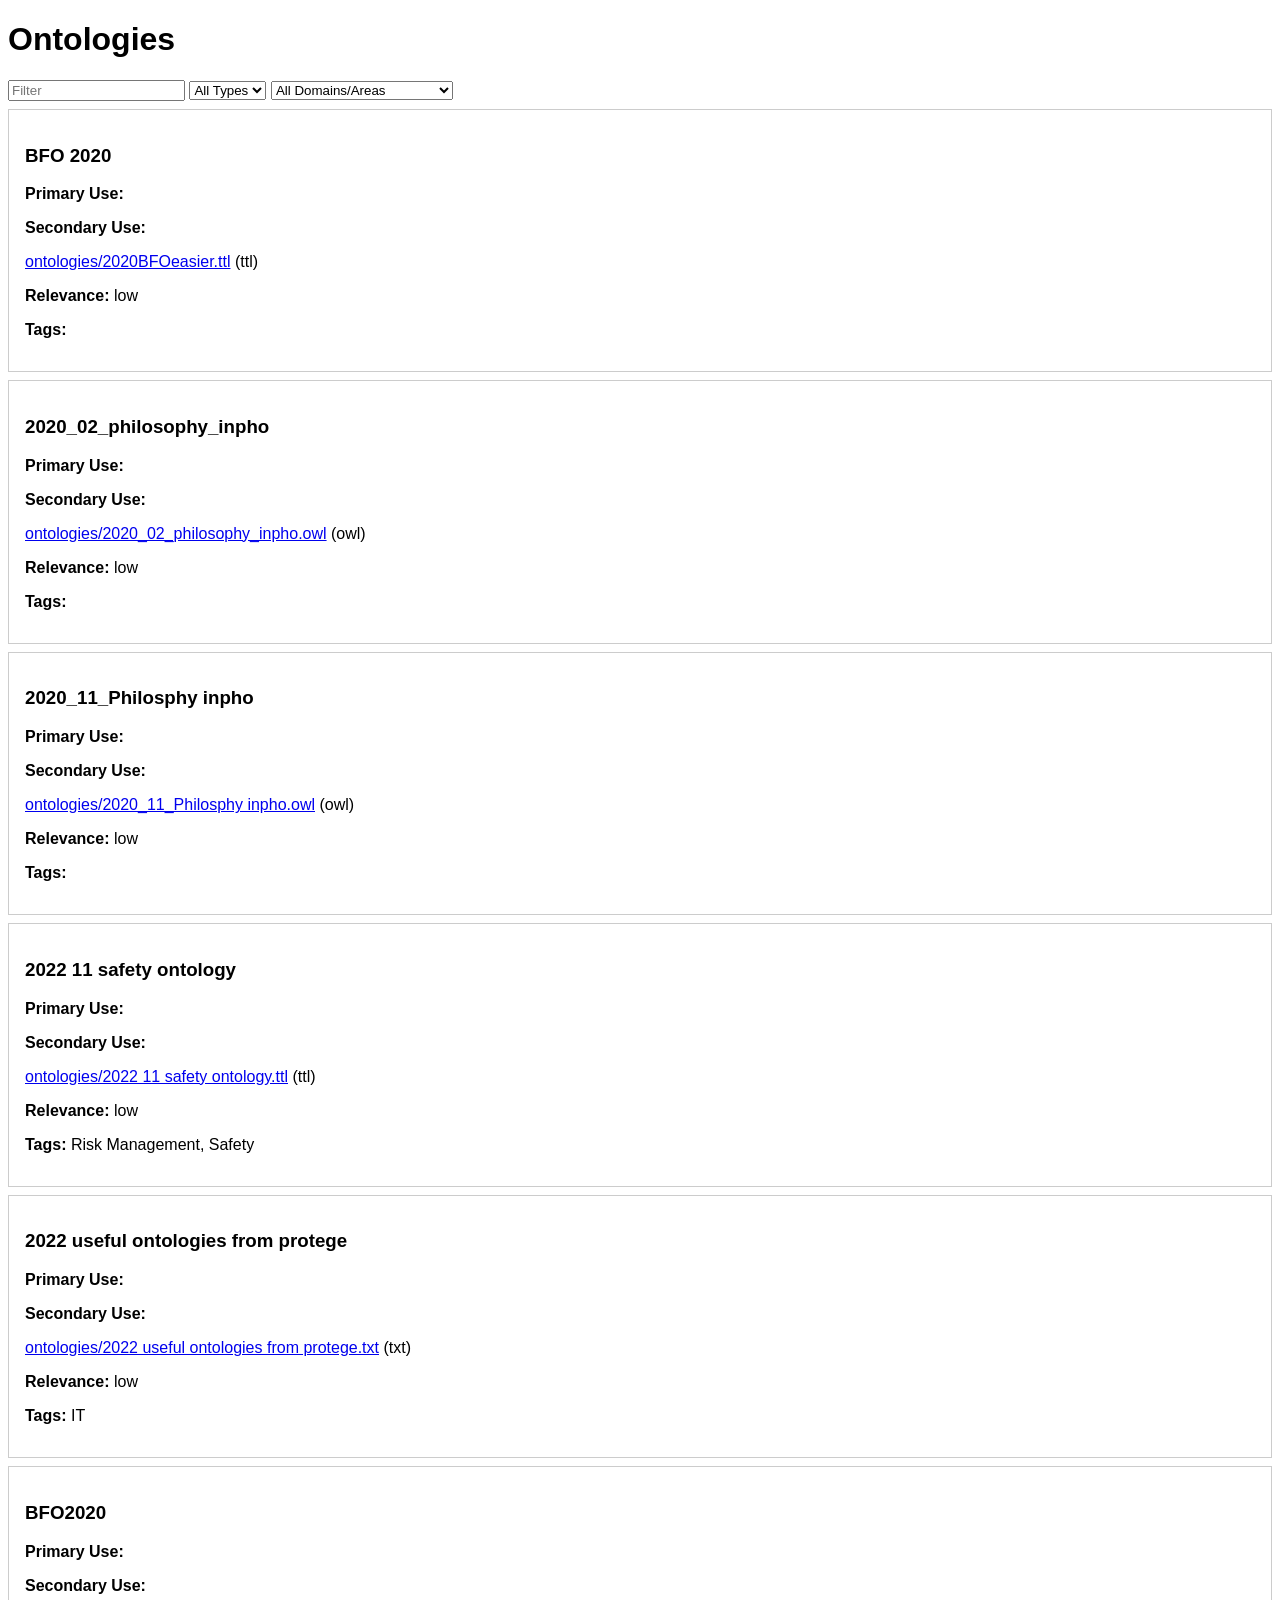
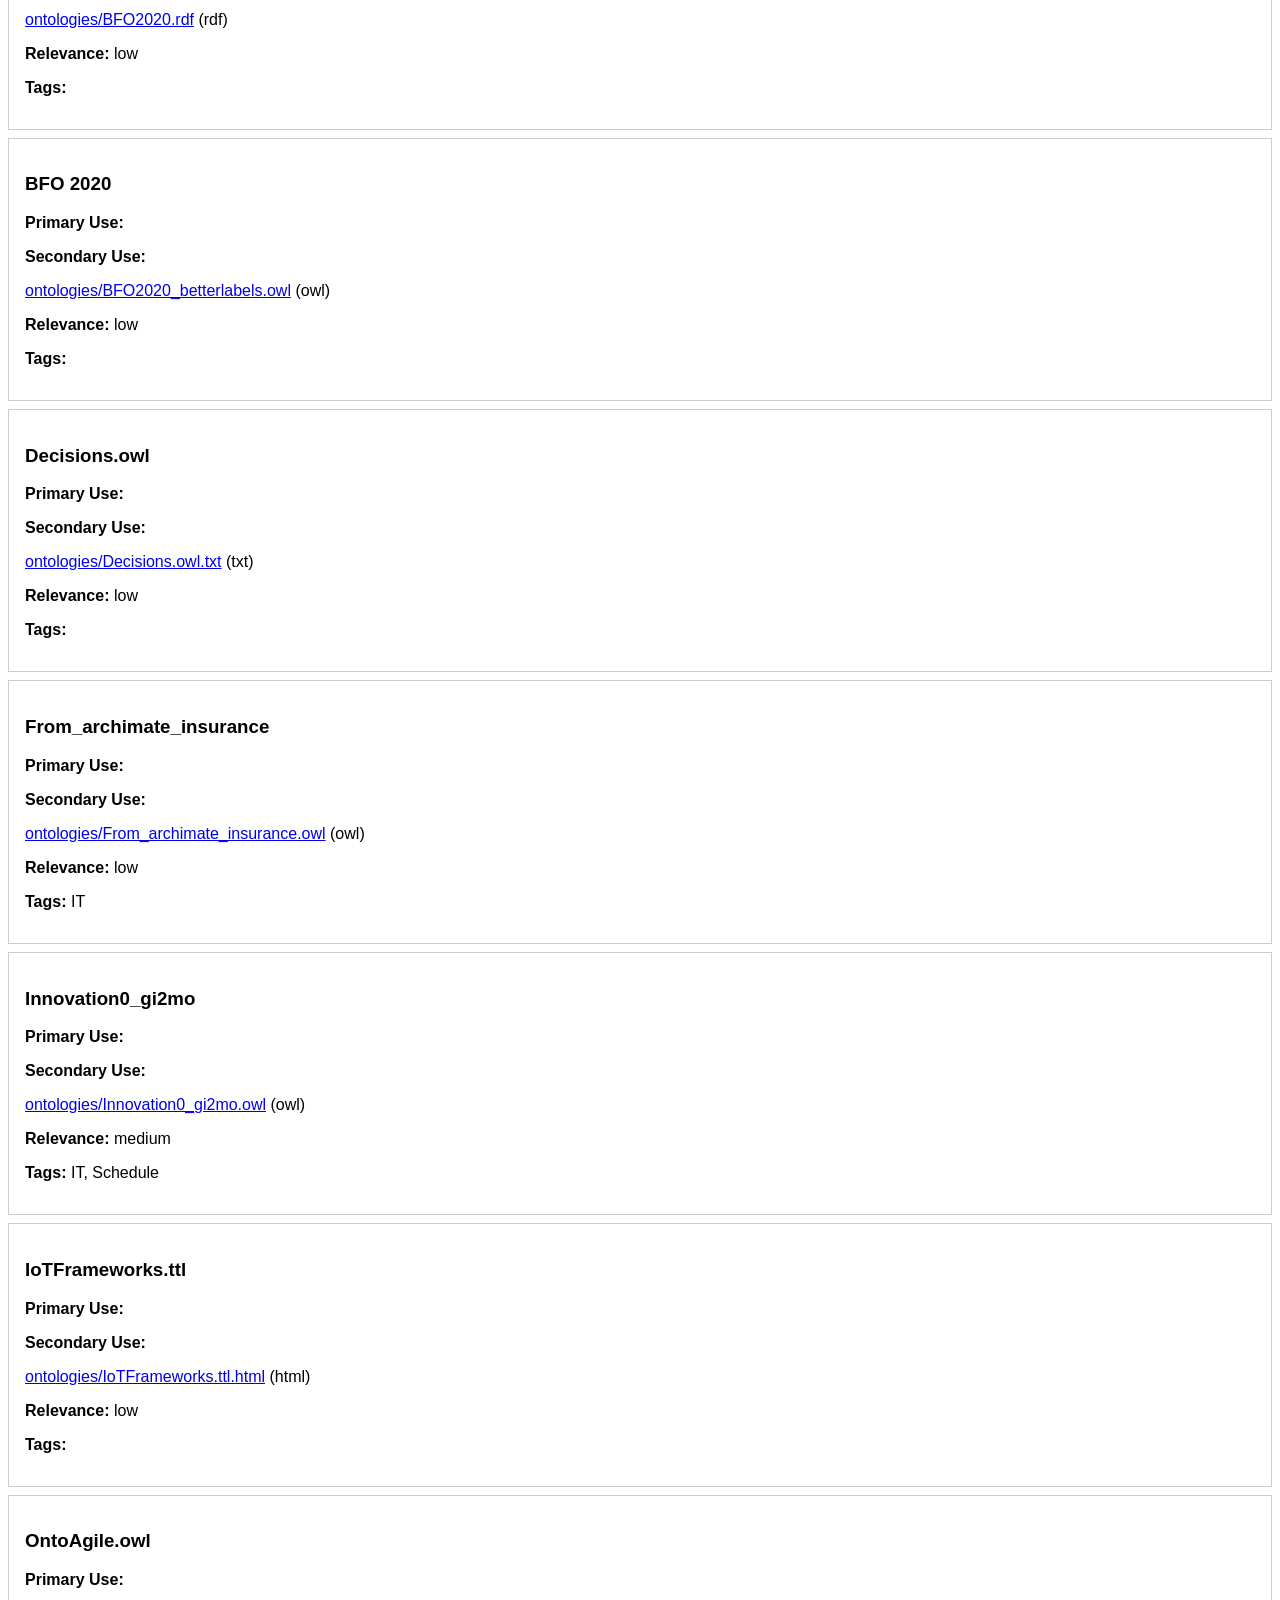
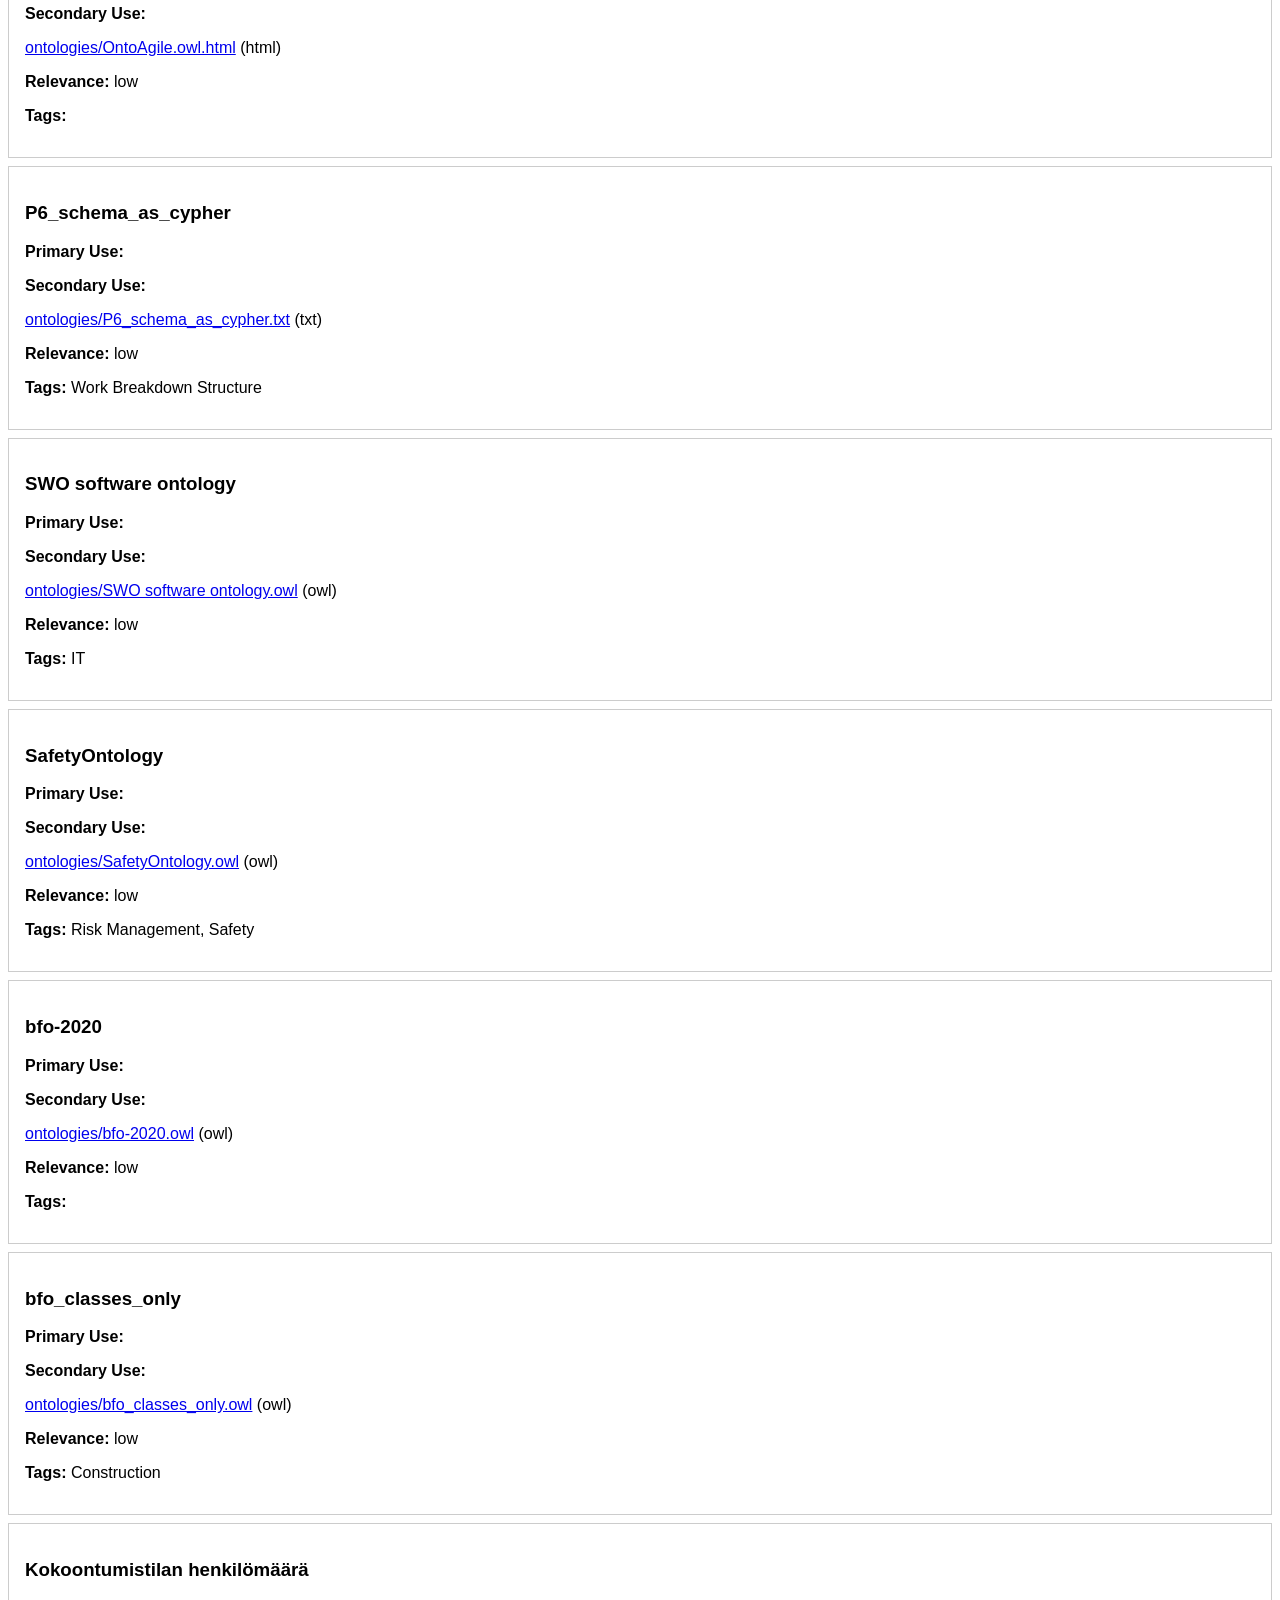
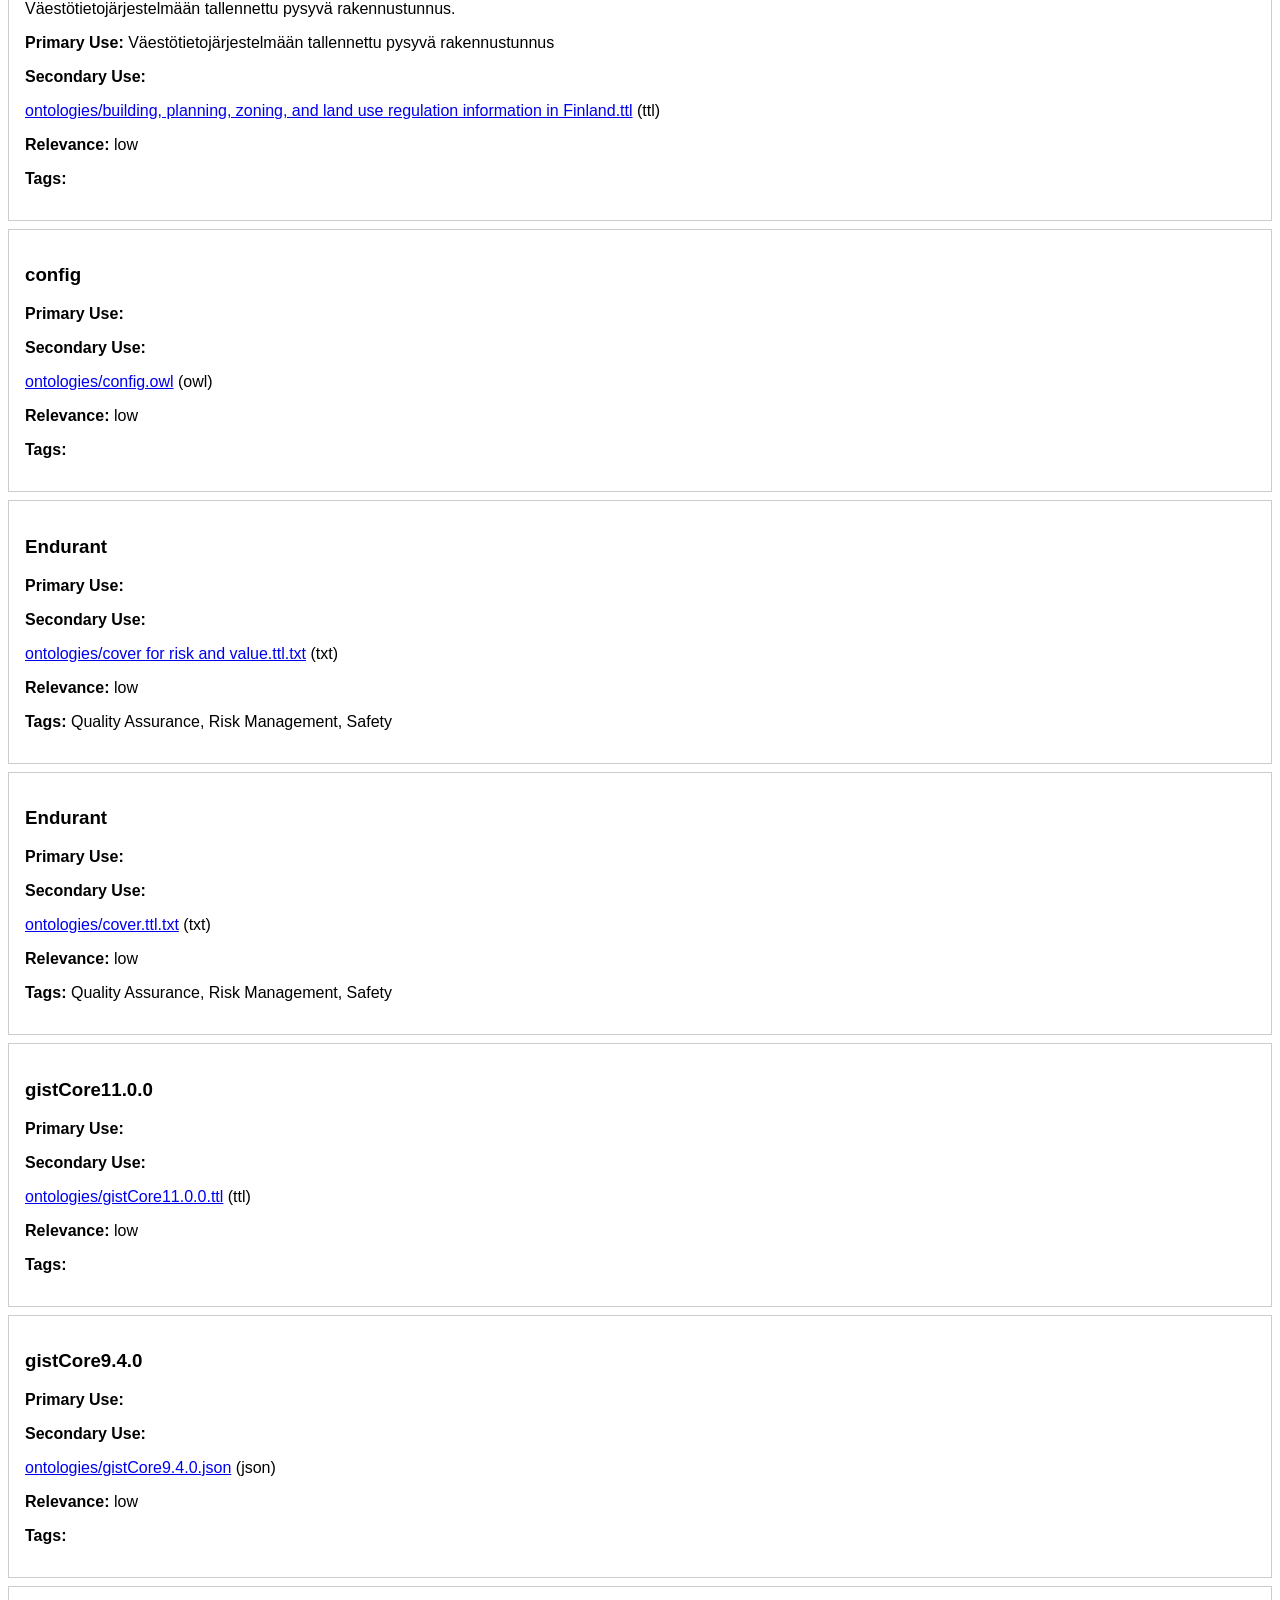
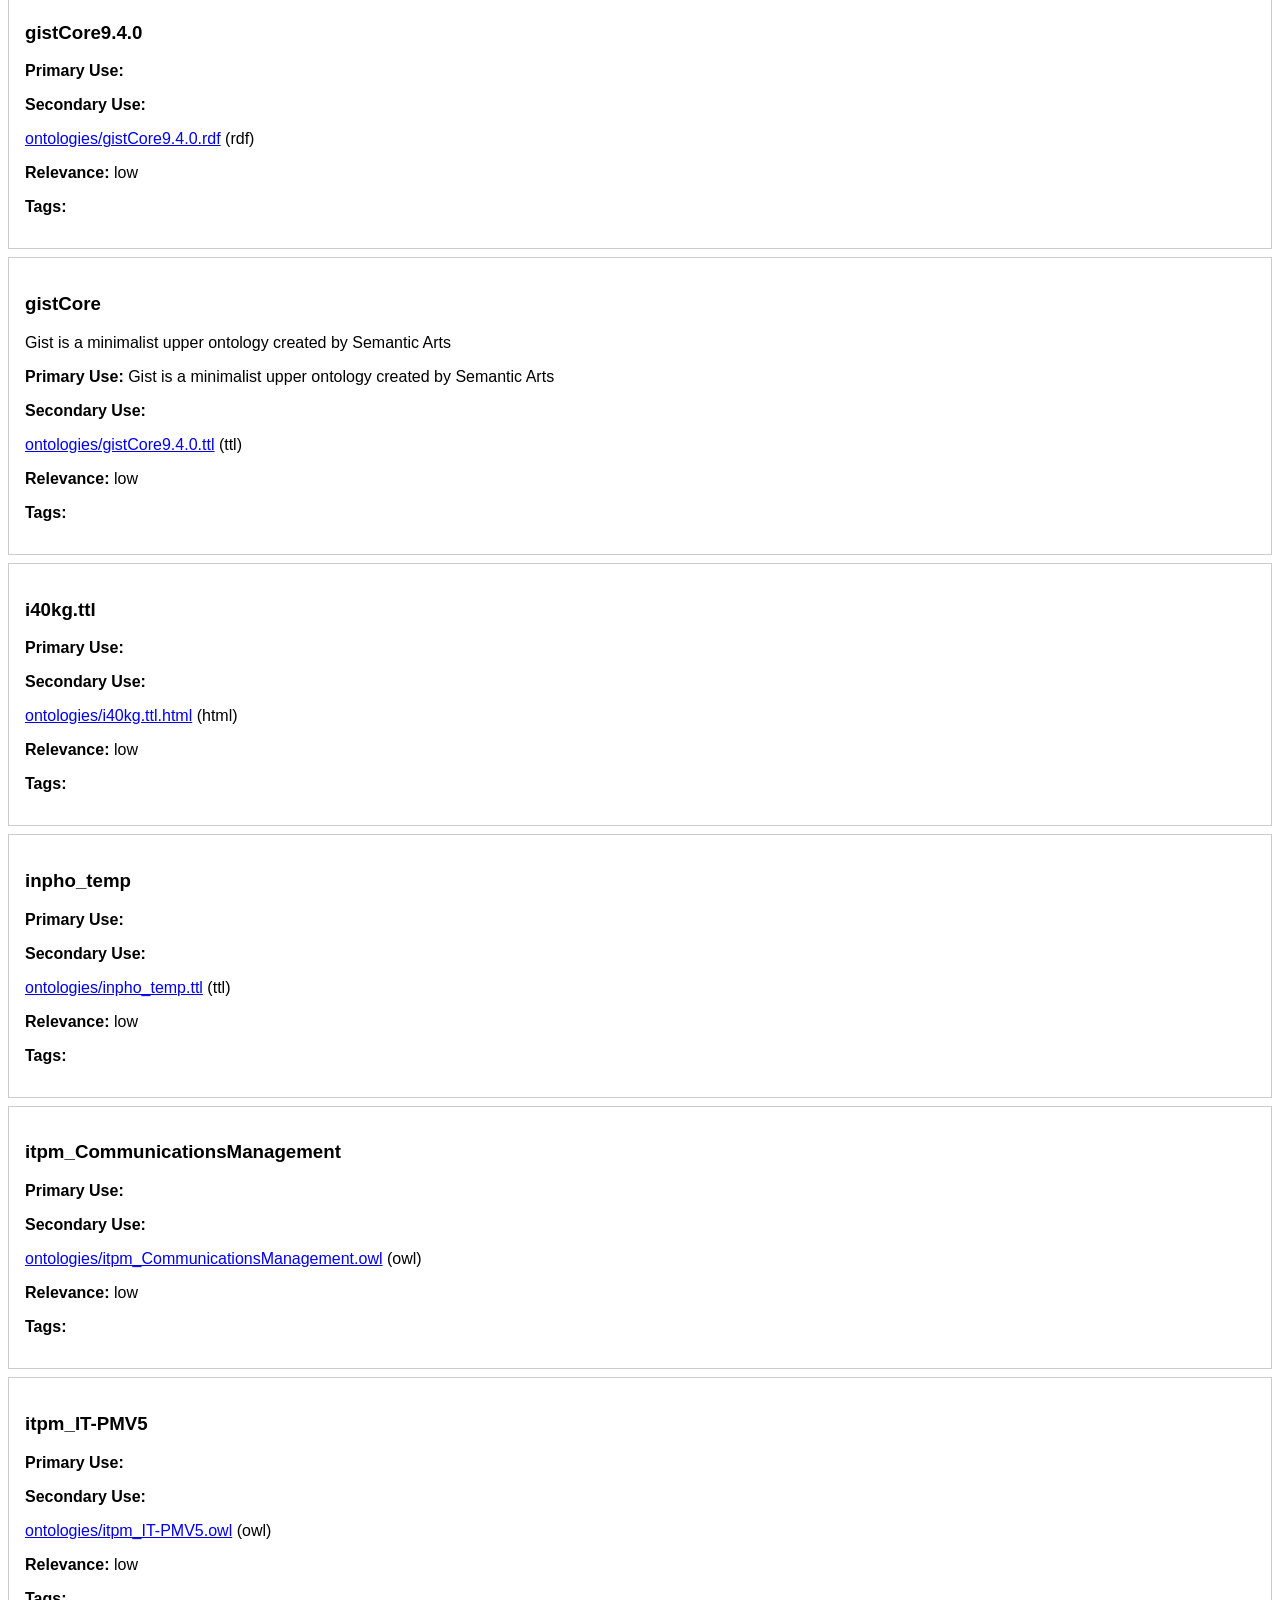
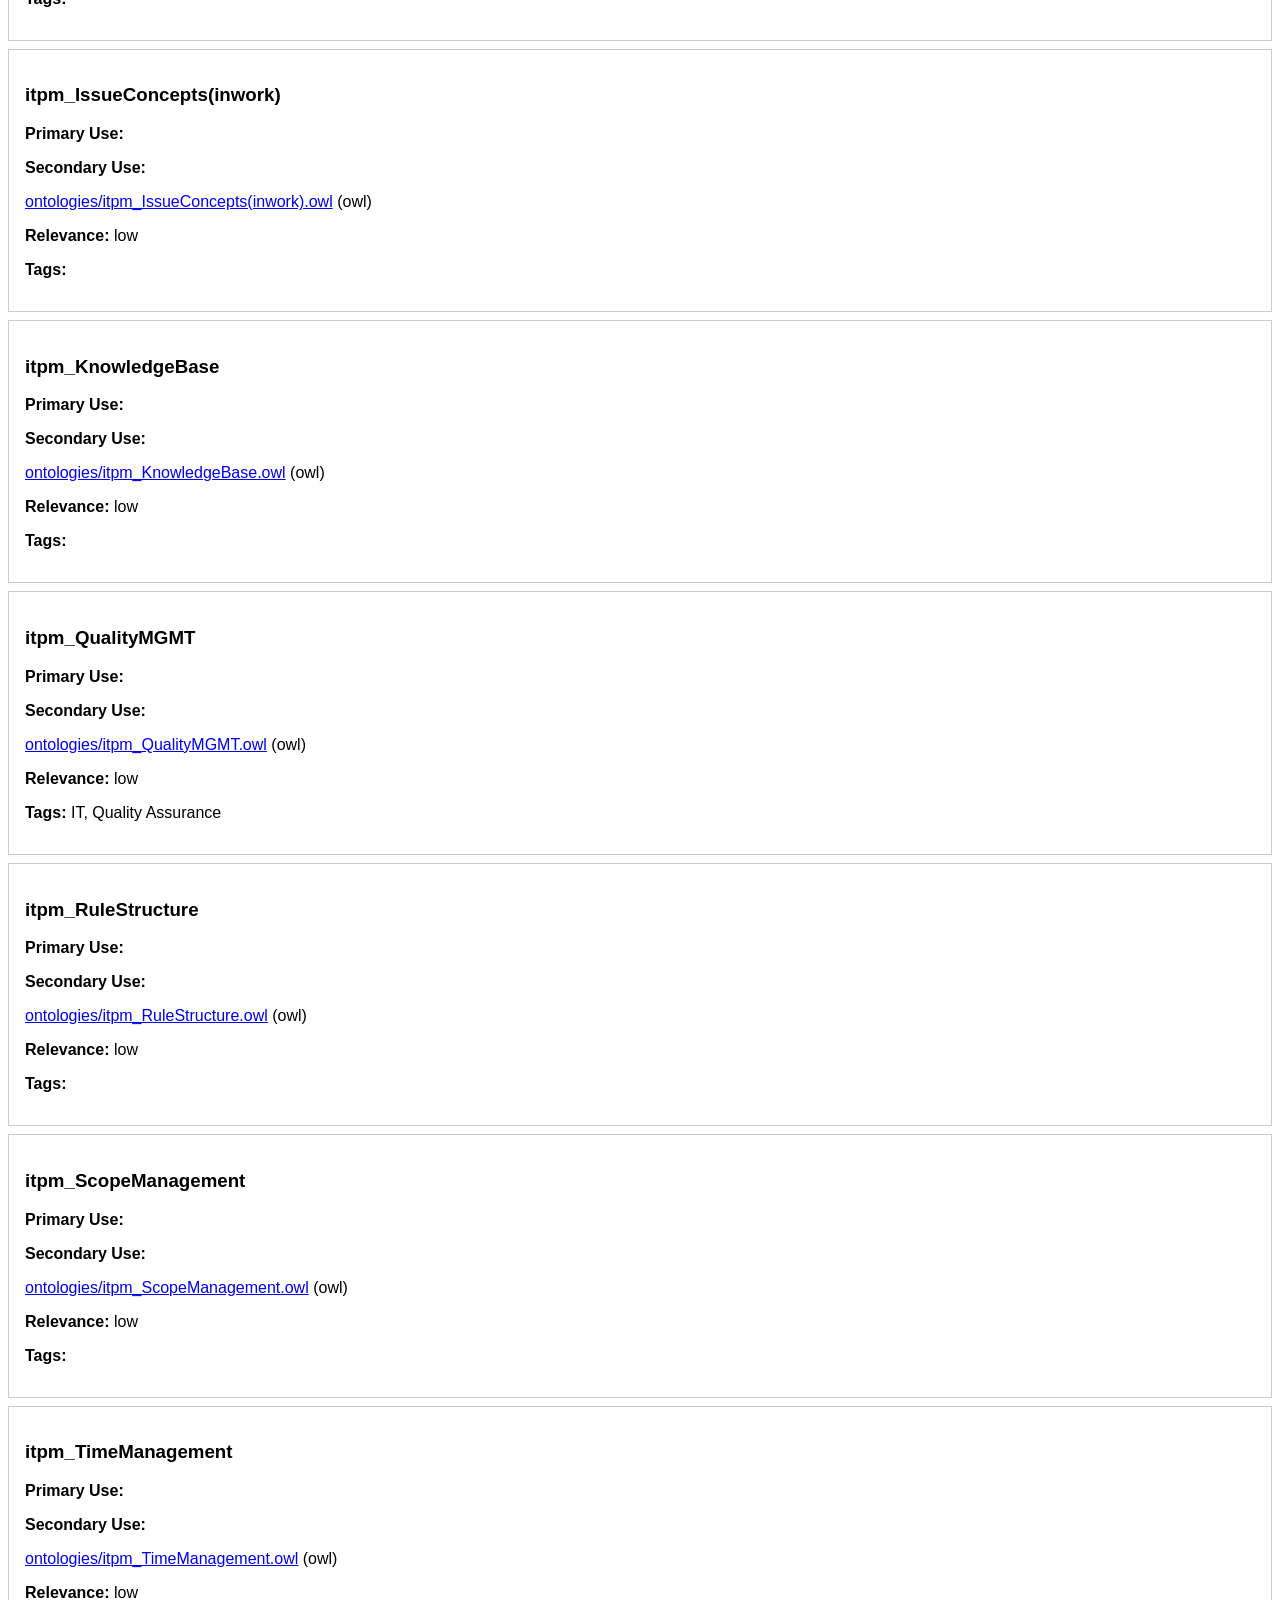
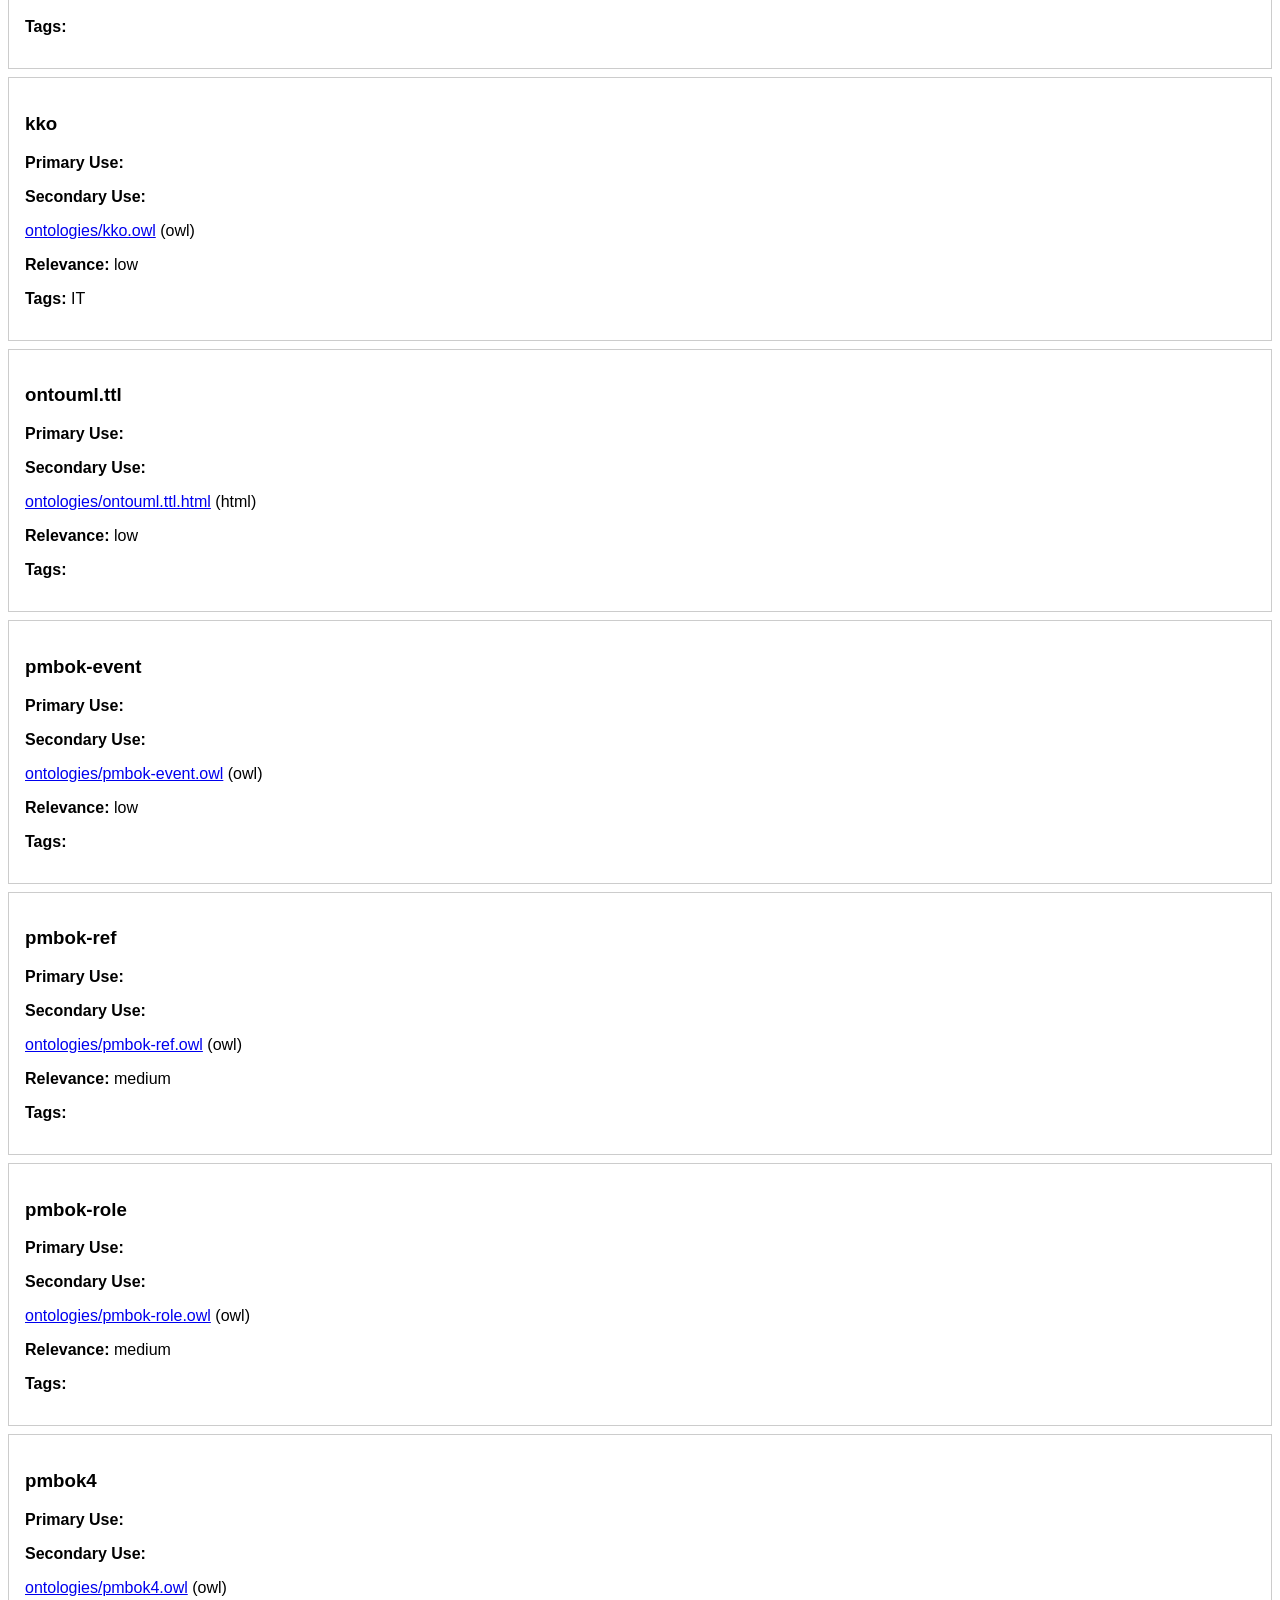
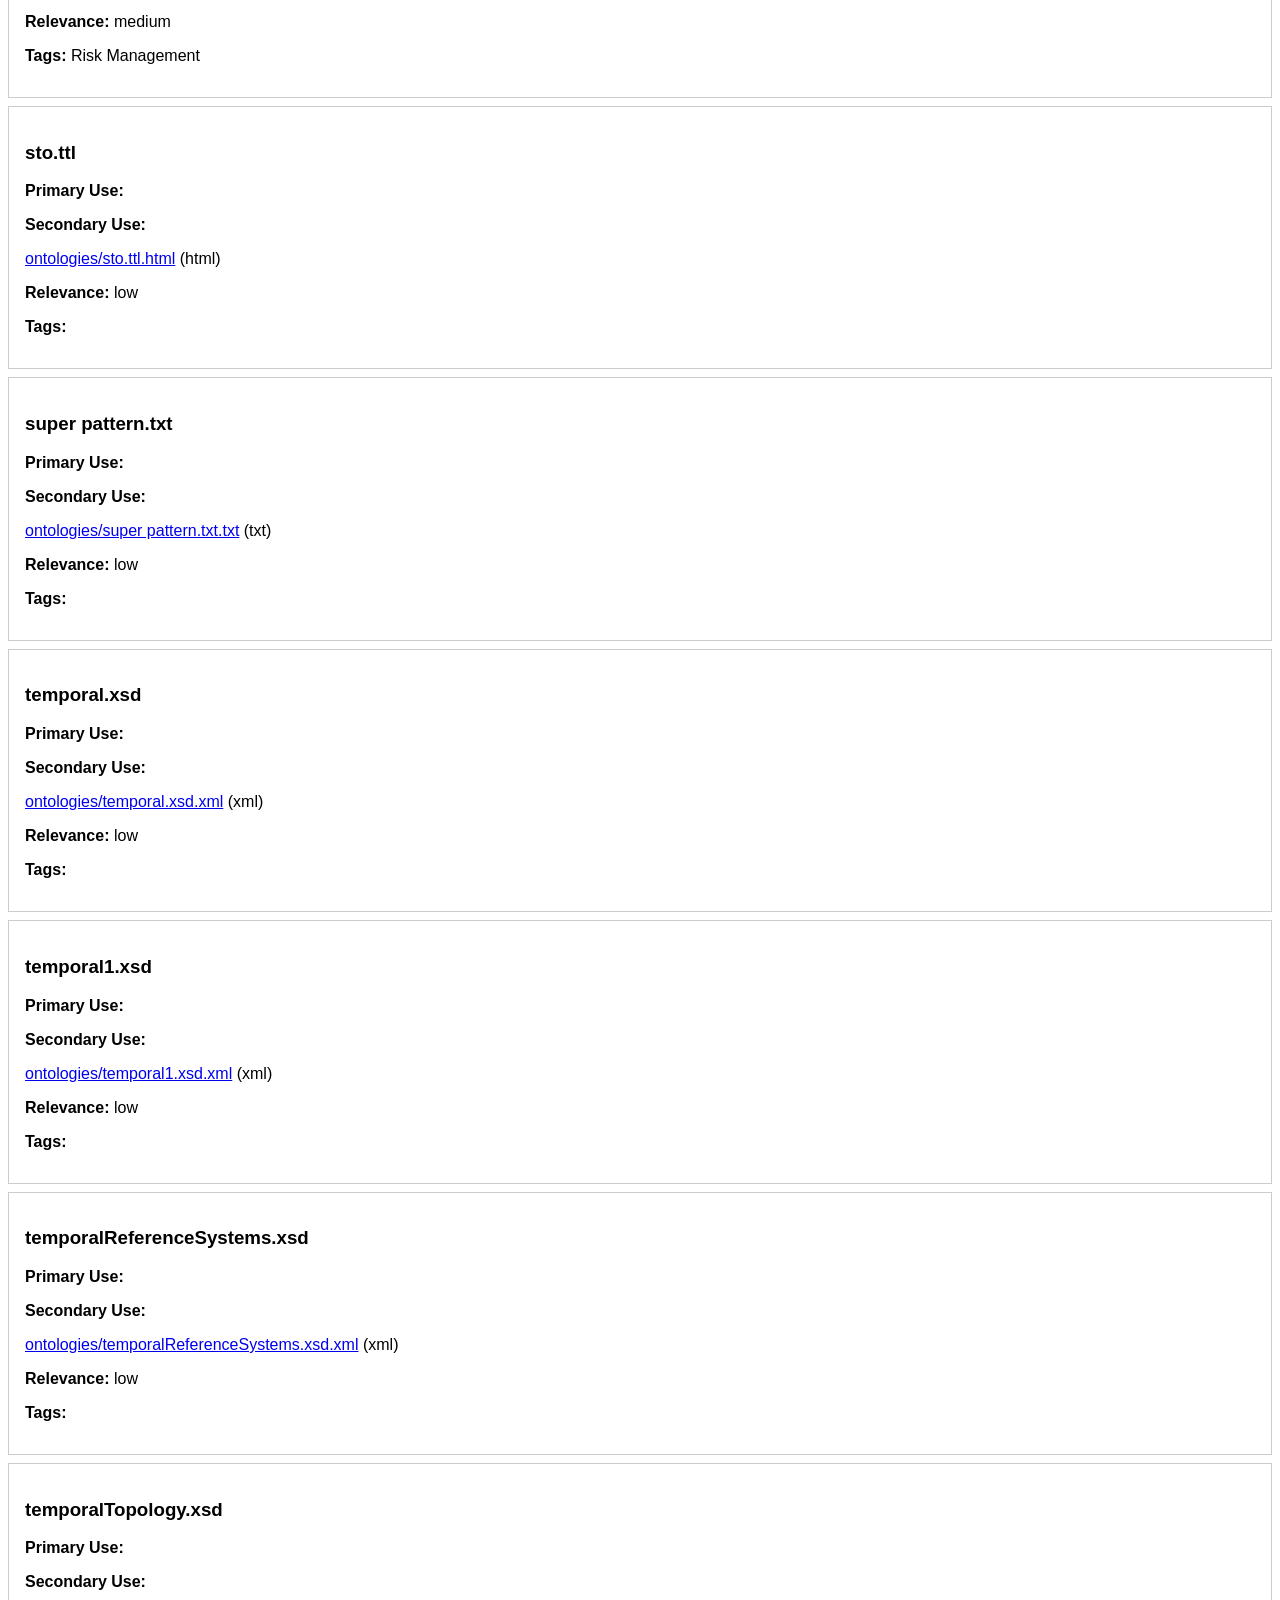
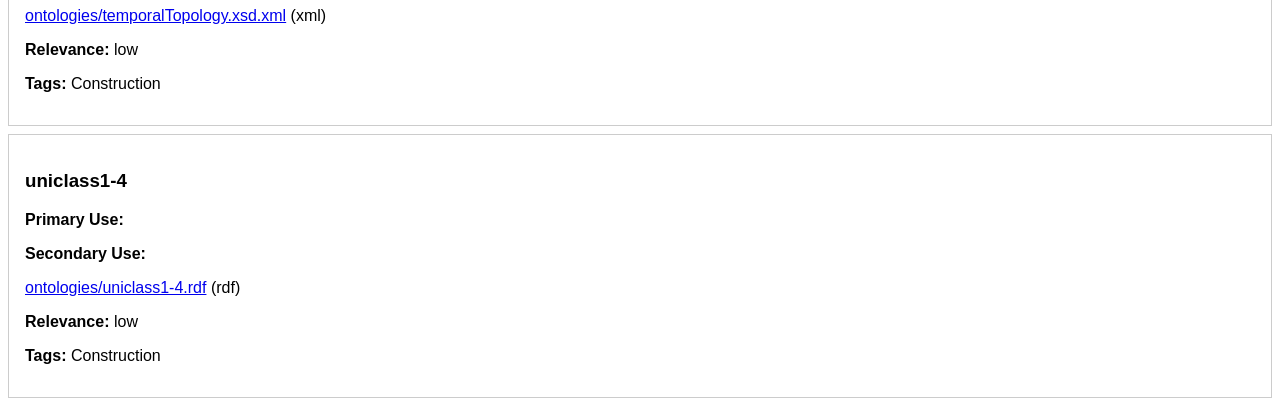
==== commit 27c384d6: "Add domain tagging and filter" ====
--- a/docs/index.html
+++ b/docs/index.html
@@ -28,6 +28,7 @@
   const data = await resp.json();
   window.ontologies = data;
   populateTypes();
+  populateAreas();
   render();
 }
 
@@ -38,14 +39,23 @@
     types.map(t => `<option value="${t}">${t}</option>`).join('');
 }
 
+function populateAreas() {
+  const select = document.getElementById('areaFilter');
+  const areas = Array.from(new Set(ontologies.flatMap(o => o.tags || []))).sort();
+  select.innerHTML = '<option value="">All Domains/Areas</option>' +
+    areas.map(a => `<option value="${a.toLowerCase()}">${a}</option>`).join('');
+}
+
 function render() {
   const filter = document.getElementById('filter').value.toLowerCase();
   const type = document.getElementById('typeFilter').value.toLowerCase();
+  const area = document.getElementById('areaFilter').value.toLowerCase();
   const container = document.getElementById('cards');
   container.innerHTML = '';
   ontologies.forEach(o => {
     const oType = (o.file_type || o.type).toLowerCase();
-    if ((!filter || o.name.toLowerCase().includes(filter)) && (!type || oType === type)) {
+    const tags = (o.tags || []).map(t => t.toLowerCase());
+    if ((!filter || o.name.toLowerCase().includes(filter)) && (!type || oType === type) && (!area || tags.includes(area))) {
       const div = document.createElement('div');
       div.className = 'card';
       div.innerHTML = `
@@ -54,7 +64,8 @@
         <p><strong>Primary Use:</strong> ${o.primary_use || ''}</p>
         <p><strong>Secondary Use:</strong> ${o.secondary_use || ''}</p>
         <p><a href="../${o.file}">${o.file}</a> (${o.file_type || o.type})</p>
-        <p><strong>Relevance:</strong> ${o.relevance || ''}</p>`;
+        <p><strong>Relevance:</strong> ${o.relevance || ''}</p>
+        <p><strong>Tags:</strong> ${(o.tags || []).join(', ')}</p>`;
       container.appendChild(div);
     }
   });
@@ -70,6 +81,7 @@
 <h1>Ontologies</h1>
 <input id="filter" placeholder="Filter" oninput="render()">
 <select id="typeFilter" onchange="render()"></select>
+<select id="areaFilter" onchange="render()"></select>
 <div id="cards"></div>
 </body>
 </html>
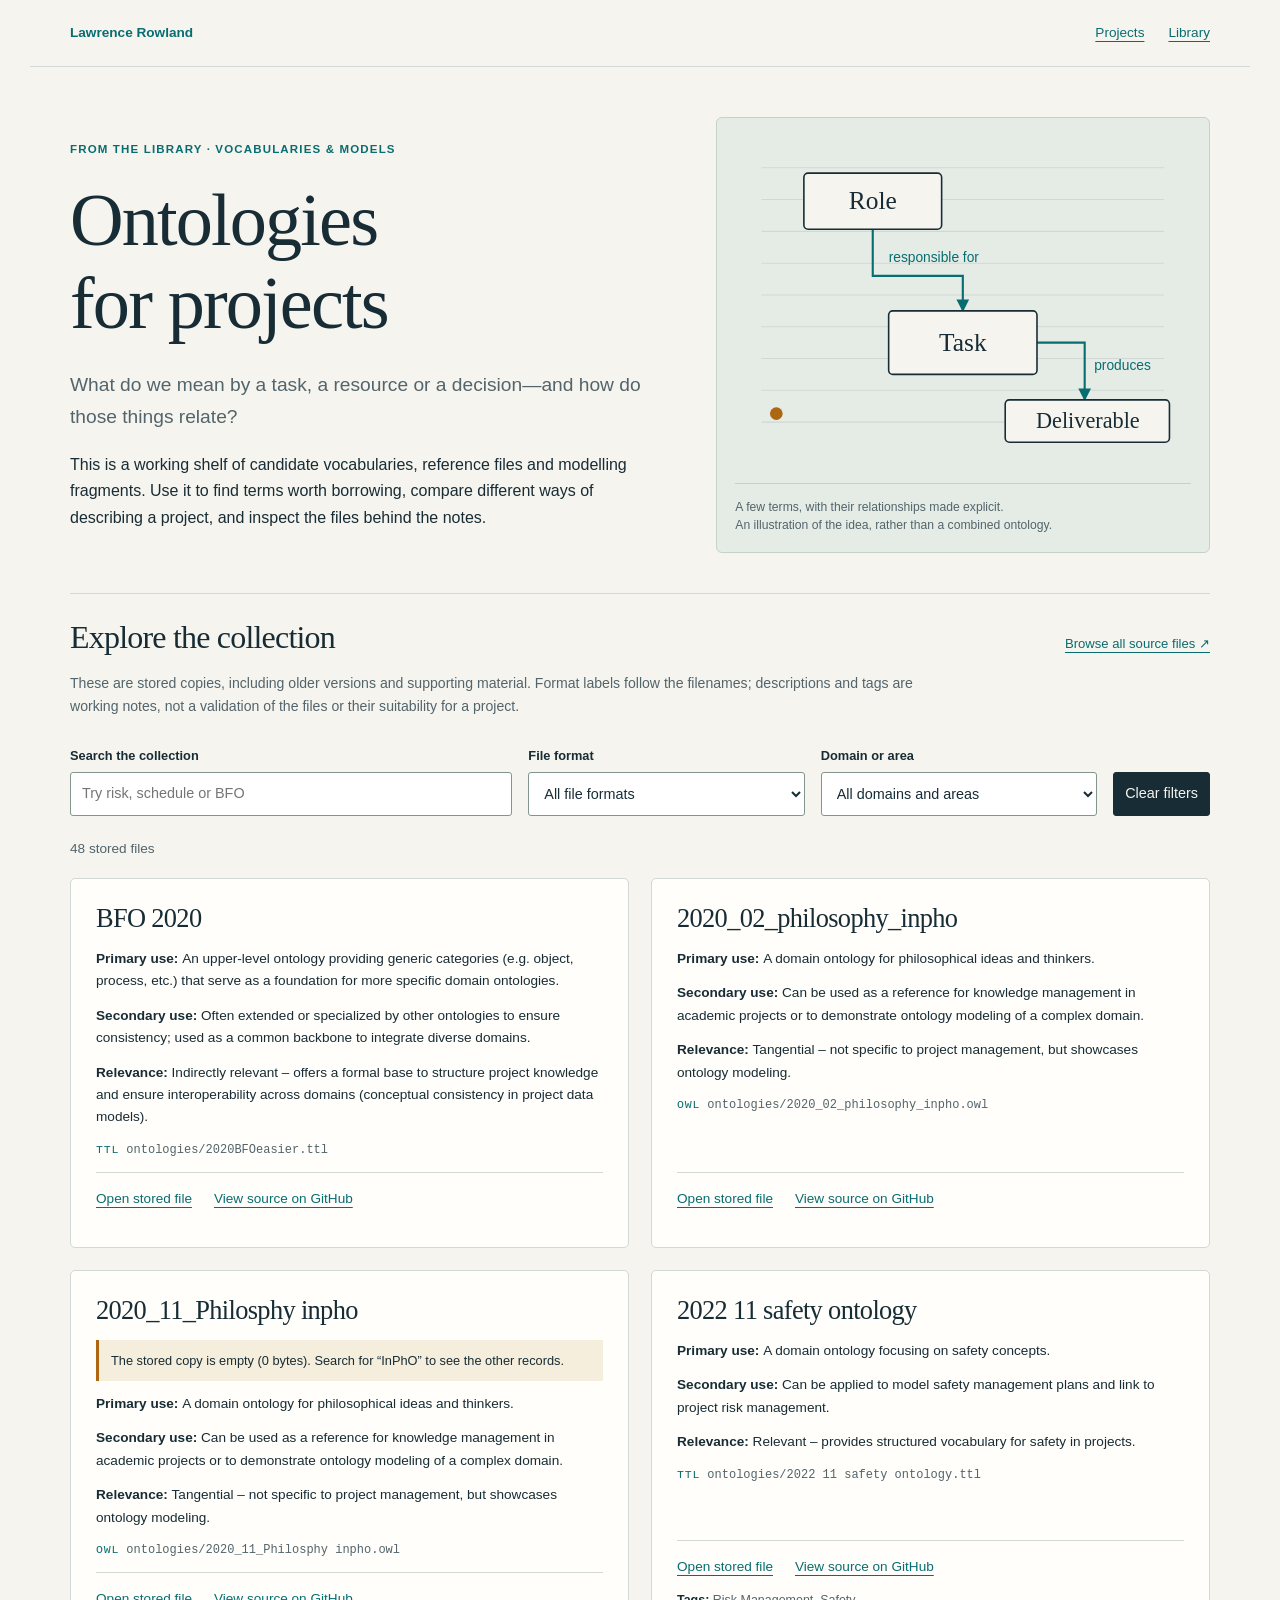
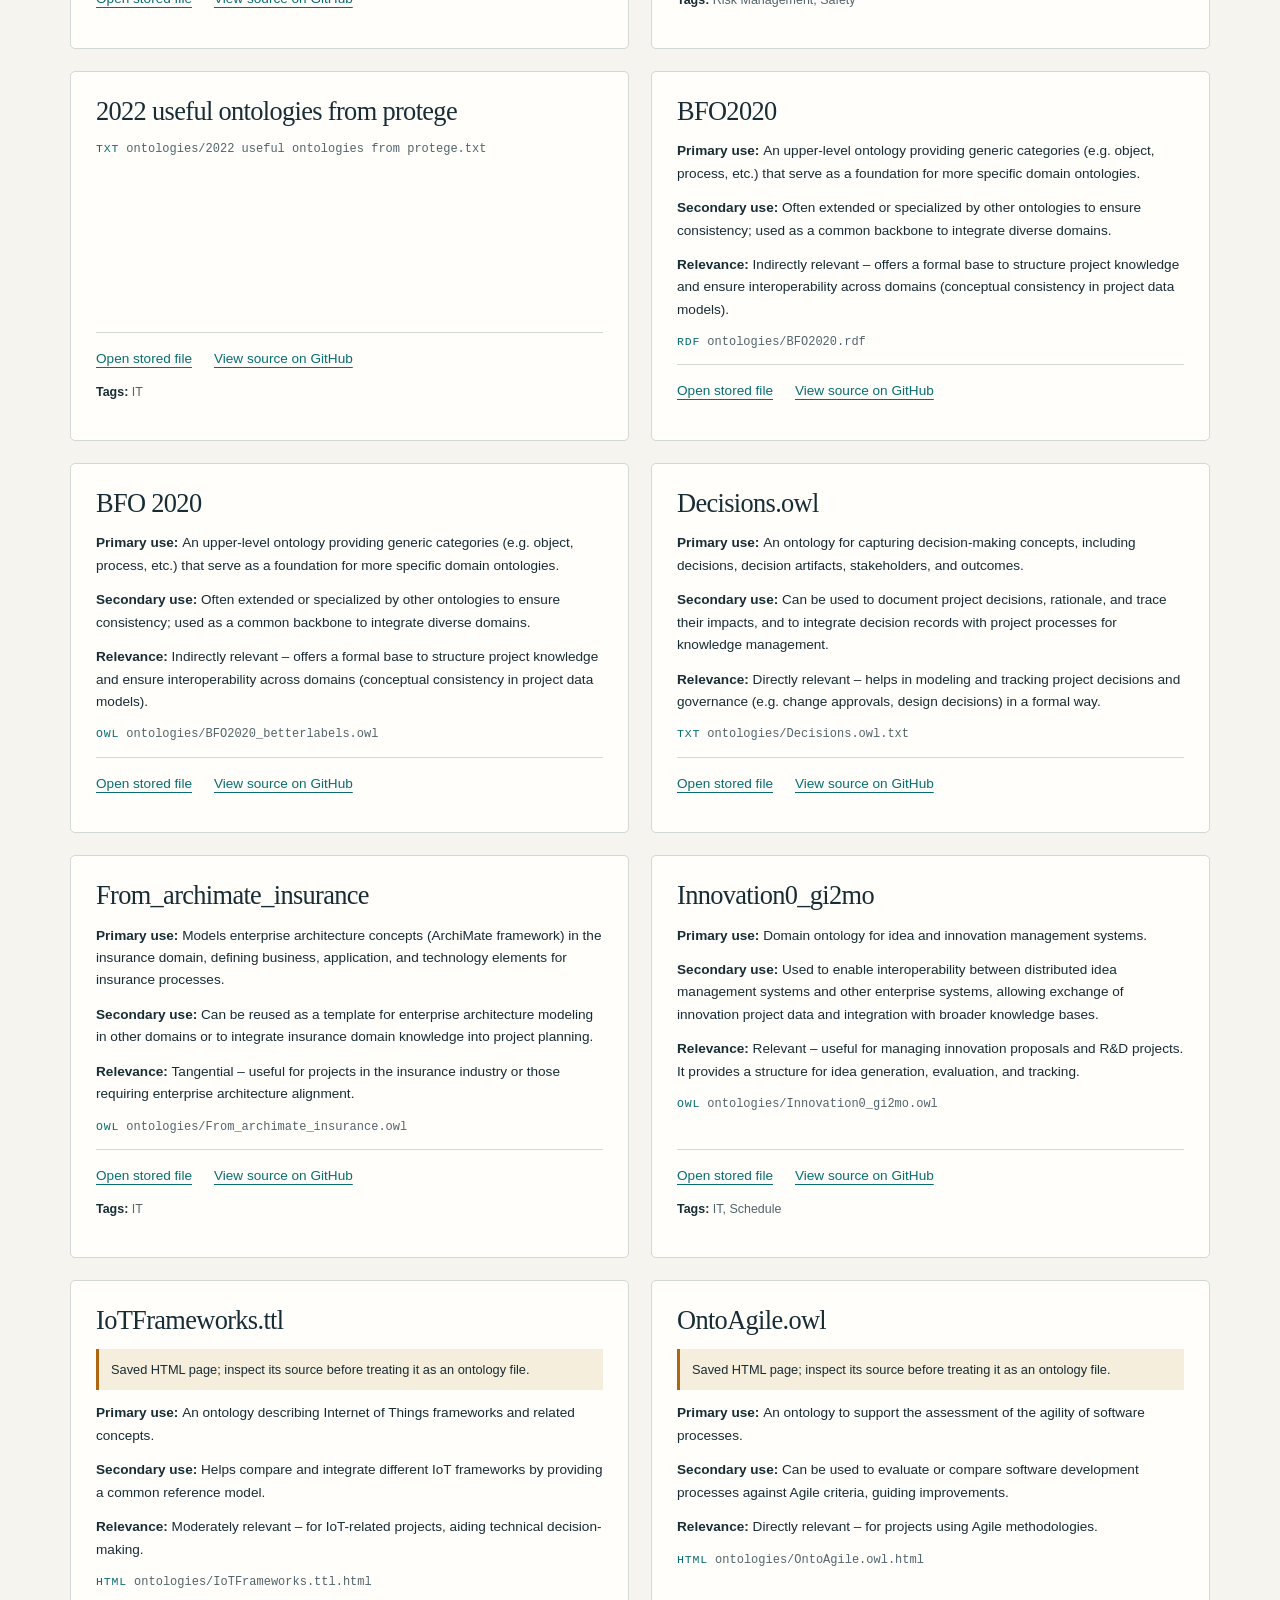
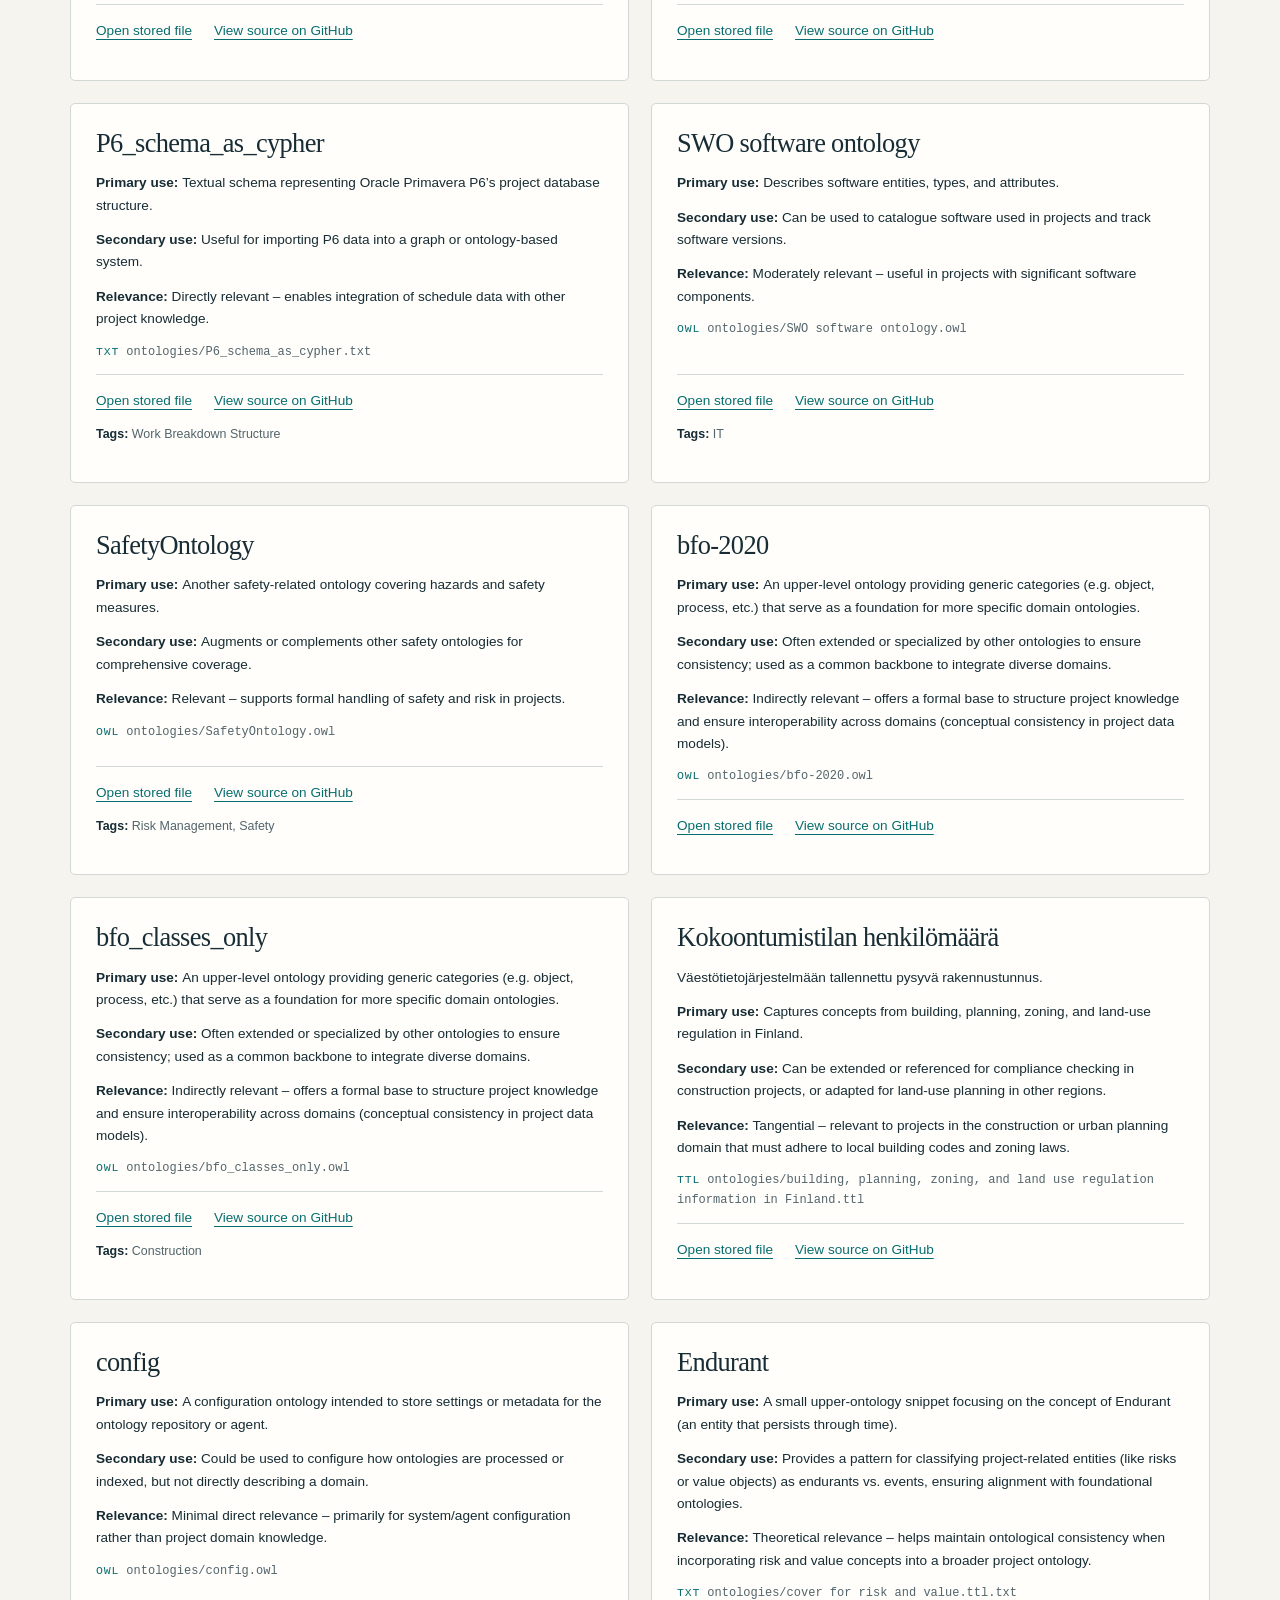
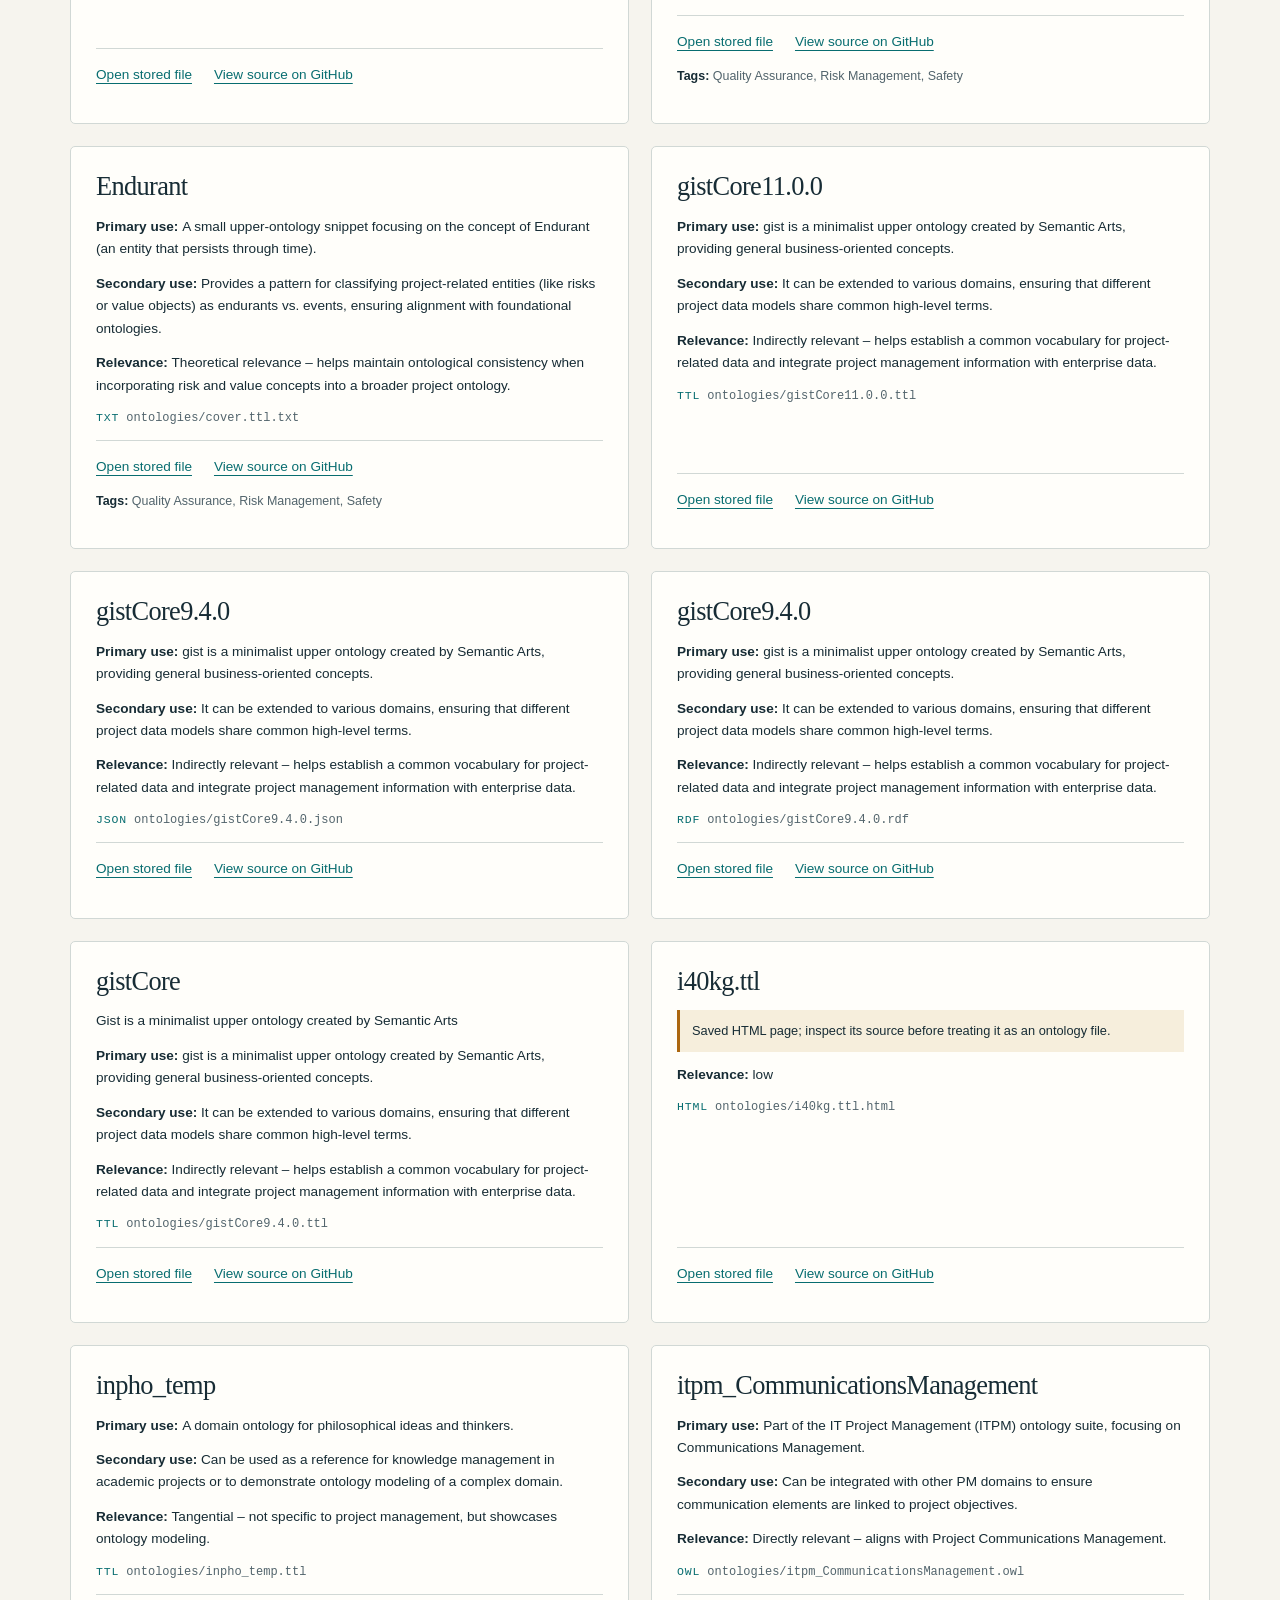
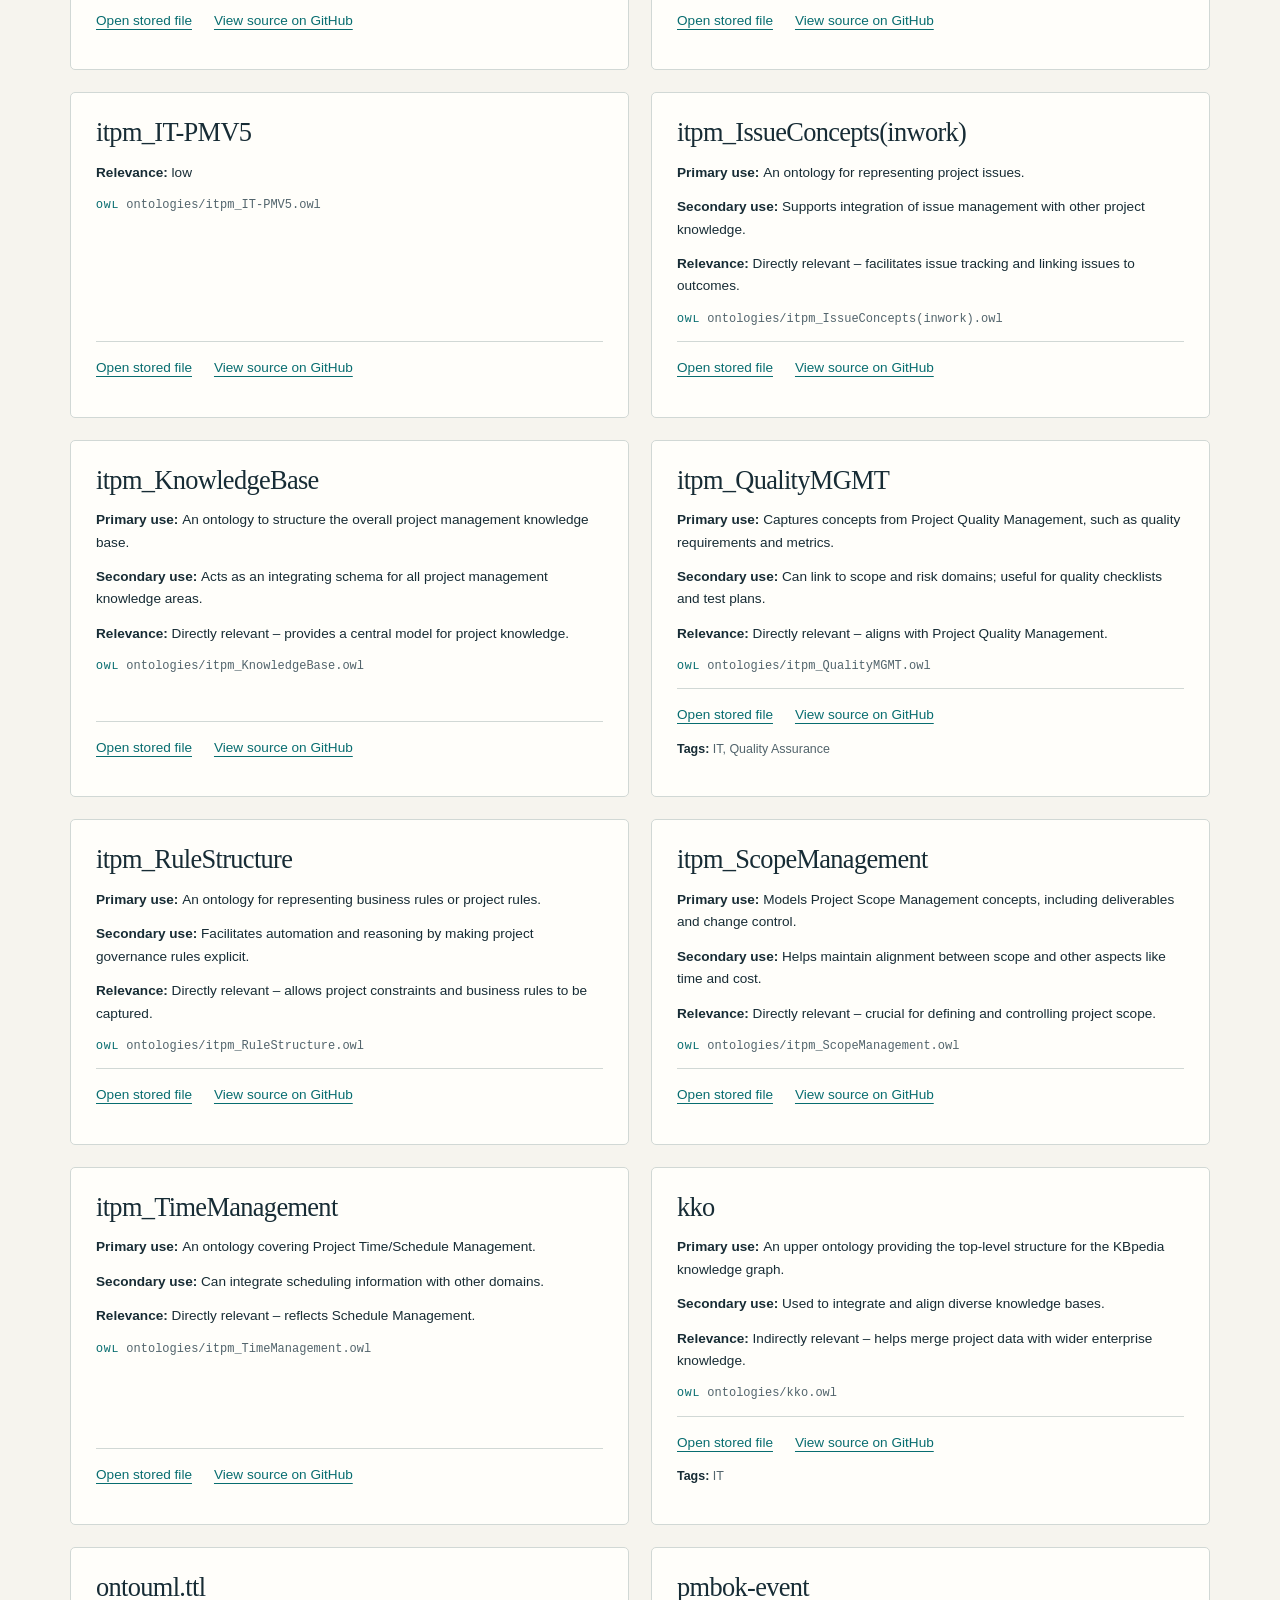
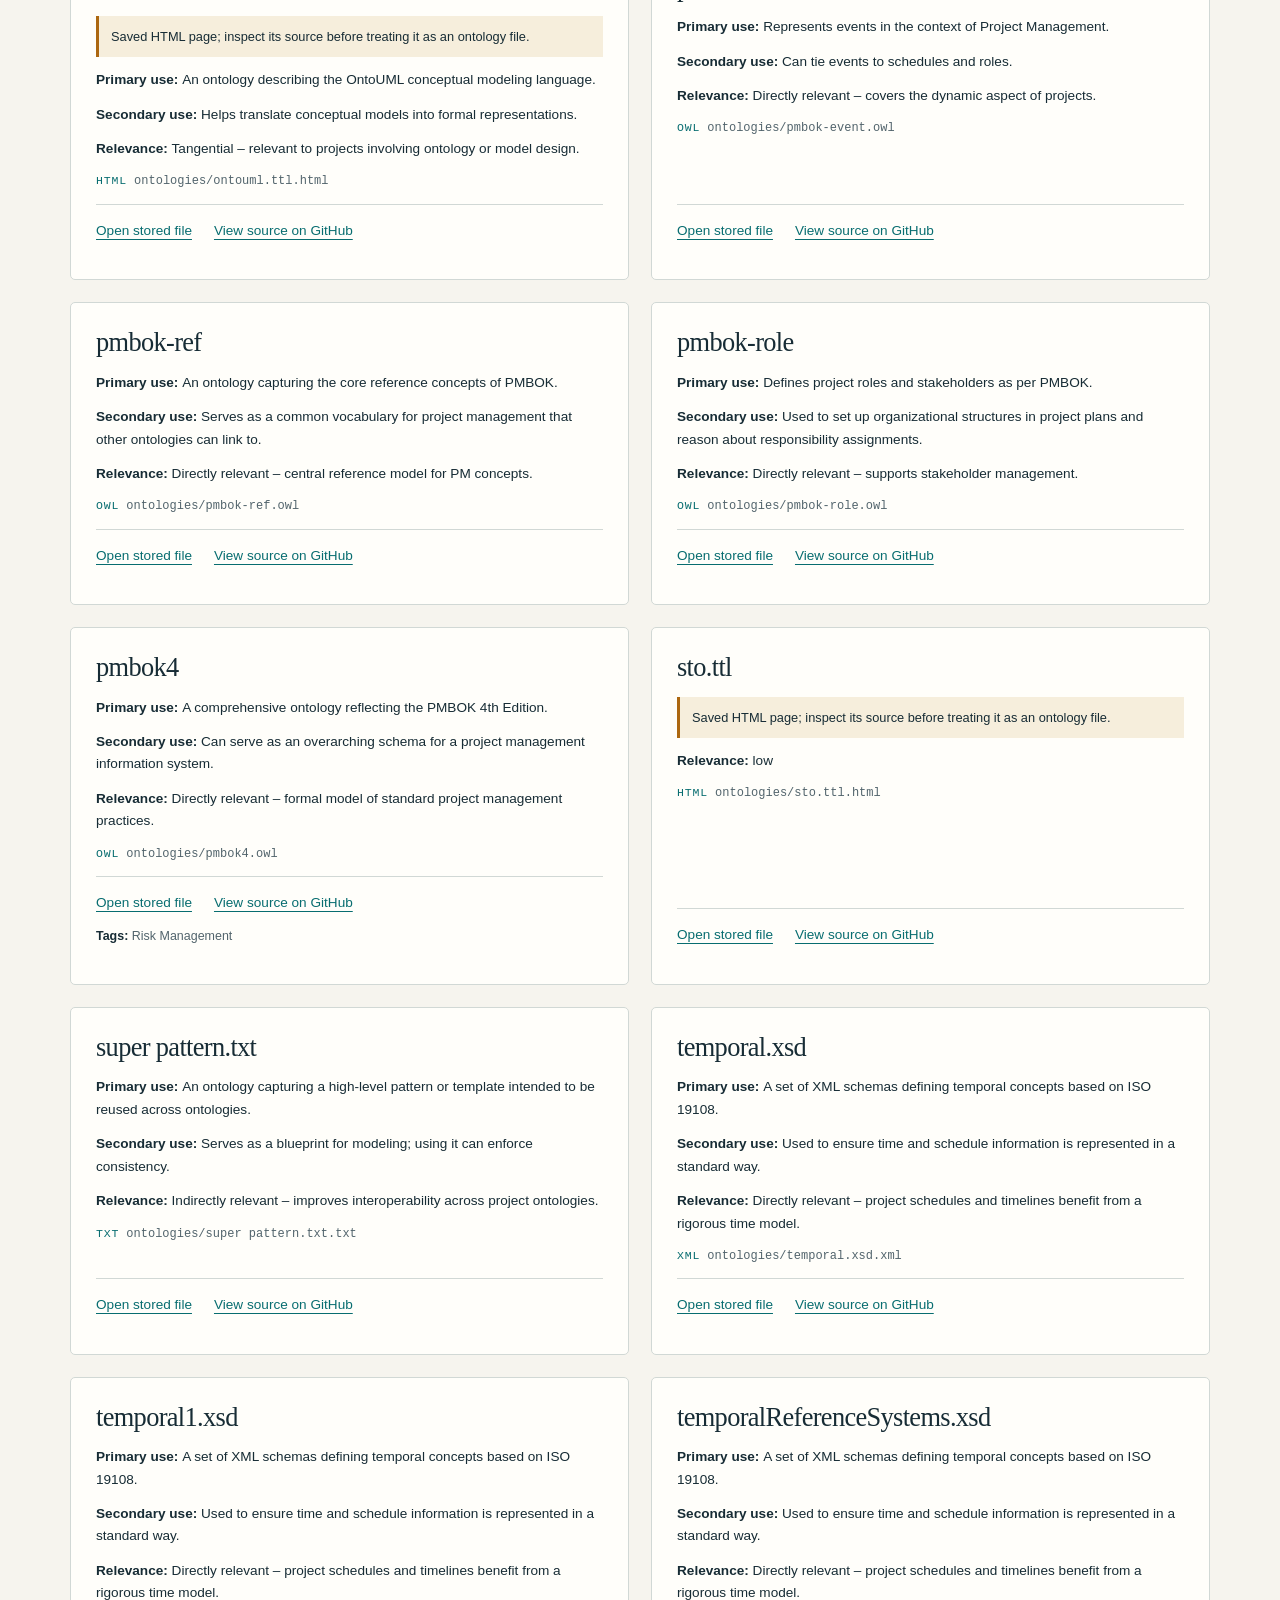
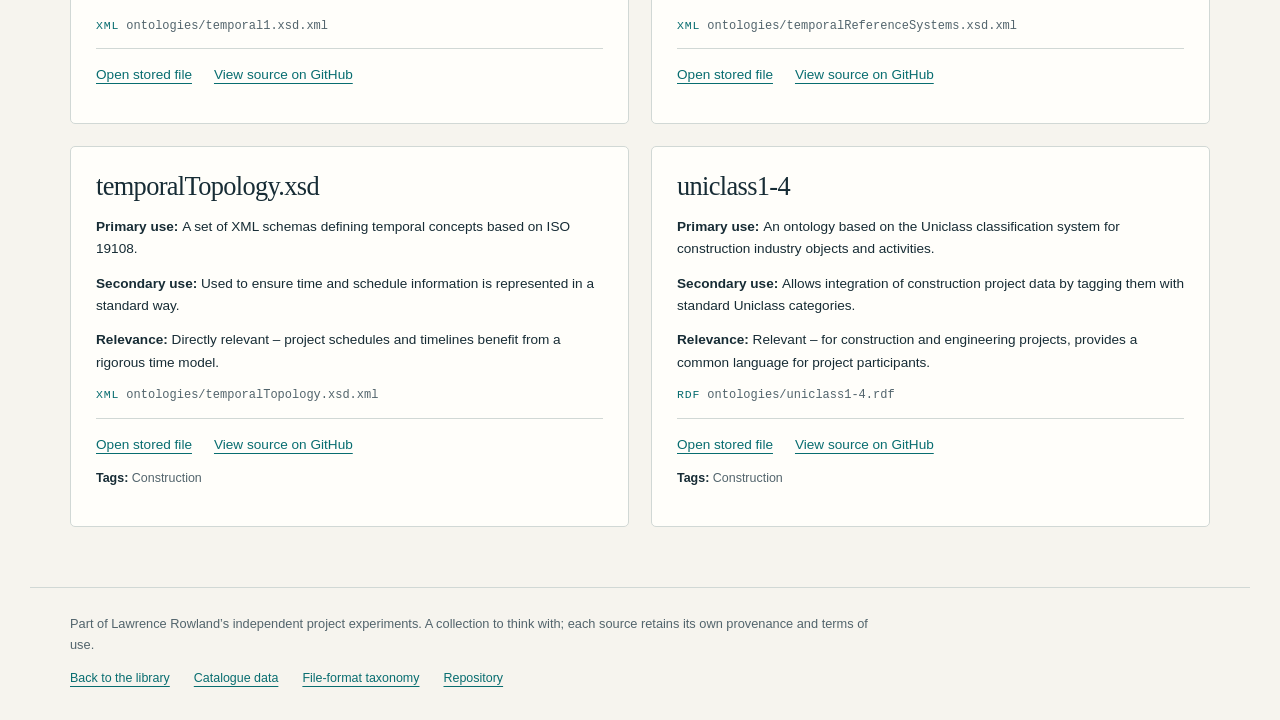
==== commit 3a6a833b: "Restore all catalogue file routes and give the collection a readable library home" ====
--- a/docs/index.html
+++ b/docs/index.html
@@ -1,87 +1,71 @@
 <!DOCTYPE html>
 <html lang="en">
 <head>
-<meta charset="UTF-8">
-<title>Ontologies Index</title>
-<meta name="description" content="Index of ontologies for projects">
-<meta name="keywords" content="ontology, project">
-<!-- Google tag (gtag.js) placeholder -->
-<script async src="https://www.googletagmanager.com/gtag/js?id=G-XXXXXXX"></script>
-<script>
-  window.dataLayer = window.dataLayer || [];
-  function gtag(){dataLayer.push(arguments);}
-  gtag('js', new Date());
-  gtag('config', 'G-XXXXXXX');
-</script>
-<script type="application/ld+json">
-{
-  "@context": "http://schema.org",
-  "@type": "Dataset",
-  "name": "Ontologies Index",
-  "description": "Index of ontologies for projects",
-  "url": "https://example.org"
-}
-</script>
-<script>
-async function load() {
-  const resp = await fetch('ontologies.json');
-  const data = await resp.json();
-  window.ontologies = data;
-  populateTypes();
-  populateAreas();
-  render();
-}
-
-function populateTypes() {
-  const select = document.getElementById('typeFilter');
-  const types = Array.from(new Set(ontologies.map(o => (o.file_type || o.type)))).sort();
-  select.innerHTML = '<option value="">All Types</option>' +
-    types.map(t => `<option value="${t}">${t}</option>`).join('');
-}
-
-function populateAreas() {
-  const select = document.getElementById('areaFilter');
-  const areas = Array.from(new Set(ontologies.flatMap(o => o.tags || []))).sort();
-  select.innerHTML = '<option value="">All Domains/Areas</option>' +
-    areas.map(a => `<option value="${a.toLowerCase()}">${a}</option>`).join('');
-}
-
-function render() {
-  const filter = document.getElementById('filter').value.toLowerCase();
-  const type = document.getElementById('typeFilter').value.toLowerCase();
-  const area = document.getElementById('areaFilter').value.toLowerCase();
-  const container = document.getElementById('cards');
-  container.innerHTML = '';
-  ontologies.forEach(o => {
-    const oType = (o.file_type || o.type).toLowerCase();
-    const tags = (o.tags || []).map(t => t.toLowerCase());
-    if ((!filter || o.name.toLowerCase().includes(filter)) && (!type || oType === type) && (!area || tags.includes(area))) {
-      const div = document.createElement('div');
-      div.className = 'card';
-      div.innerHTML = `
-        <h3>${o.name}</h3>
-        <p>${o.description}</p>
-        <p><strong>Primary Use:</strong> ${o.primary_use || ''}</p>
-        <p><strong>Secondary Use:</strong> ${o.secondary_use || ''}</p>
-        <p><a href="../${o.file}">${o.file}</a> (${o.file_type || o.type})</p>
-        <p><strong>Relevance:</strong> ${o.relevance || ''}</p>
-        <p><strong>Tags:</strong> ${(o.tags || []).join(', ')}</p>`;
-      container.appendChild(div);
-    }
-  });
-}
-document.addEventListener('DOMContentLoaded', load);
-</script>
-<style>
-body { font-family: Arial, sans-serif; }
-.card { border: 1px solid #ccc; padding: 1em; margin: 0.5em 0; }
-</style>
+  <meta charset="UTF-8">
+  <meta name="viewport" content="width=device-width, initial-scale=1">
+  <title>Ontologies for projects · Lawrence Rowland</title>
+  <meta name="description" content="A working collection of candidate ontologies, reference files and modelling fragments for projects. Browse the notes and open the original stored files.">
+  <link rel="icon" href="catalogue-mark.svg" type="image/svg+xml">
+  <link rel="stylesheet" href="catalogue.css">
+  <!-- Add a real Google measurement ID here if analytics is configured. -->
+  <script type="application/ld+json">
+  {
+    "@context": "https://schema.org",
+    "@type": "CollectionPage",
+    "name": "Ontologies for projects",
+    "description": "A working collection of candidate ontologies, reference files and modelling fragments for projects.",
+    "url": "https://lawrencerowland.github.io/Ontologies-for-projects/",
+    "isPartOf": {"@type": "WebSite", "name": "Lawrence Rowland — independent project experiments", "url": "https://lawrencerowland.github.io/"}
+  }
+  </script>
+  <script defer src="catalogue.js"></script>
 </head>
 <body>
-<h1>Ontologies</h1>
-<input id="filter" placeholder="Filter" oninput="render()">
-<select id="typeFilter" onchange="render()"></select>
-<select id="areaFilter" onchange="render()"></select>
-<div id="cards"></div>
+  <a class="skip" href="#catalogue">Skip to the catalogue</a>
+  <header class="site-header">
+    <a class="brand" href="https://lawrencerowland.github.io/">Lawrence Rowland</a>
+    <nav aria-label="Main navigation"><a href="https://lawrencerowland.github.io/side-projects.html">Projects</a><a href="https://lawrencerowland.github.io/library.html">Library</a></nav>
+  </header>
+  <main>
+    <section class="intro" aria-labelledby="title">
+      <div>
+        <p class="eyebrow">From the library · vocabularies &amp; models</p>
+        <h1 id="title">Ontologies<br>for projects</h1>
+        <p class="lead">What do we mean by a task, a resource or a decision—and how do those things relate?</p>
+        <p>This is a working shelf of candidate vocabularies, reference files and modelling fragments. Use it to find terms worth borrowing, compare different ways of describing a project, and inspect the files behind the notes.</p>
+      </div>
+      <figure class="vocabulary-picture">
+        <svg viewBox="0 0 430 310" role="img" aria-labelledby="picture-title picture-desc">
+          <title id="picture-title">A small vocabulary connects project terms</title>
+          <desc id="picture-desc">An illustrative role is responsible for a task, and that task produces a deliverable. This is a reading aid, not a model extracted from the collection.</desc>
+          <defs><marker id="arrow" viewBox="0 0 10 10" refX="9" refY="5" markerWidth="6" markerHeight="6" orient="auto-start-reverse"><path d="M0 0L10 5L0 10z" fill="#086d70"/></marker></defs>
+          <path d="M25 270H405M25 240H405M25 210H405M25 180H405M25 150H405M25 120H405M25 90H405M25 60H405M25 30H405" fill="none" stroke="#d1d8d5"/>
+          <g stroke="#086d70" stroke-width="2" fill="none" marker-end="url(#arrow)"><path d="M130 88V132H215V165"/><path d="M285 195H330V249"/></g>
+          <g fill="#f6f4ee" stroke="#172c35" stroke-width="1.5"><rect x="65" y="35" width="130" height="53" rx="4"/><rect x="145" y="165" width="140" height="60" rx="4"/><rect x="255" y="249" width="155" height="40" rx="4"/></g>
+          <g fill="#172c35" font-family="Georgia, serif" font-size="24" text-anchor="middle"><text x="130" y="69">Role</text><text x="215" y="203">Task</text><text x="333" y="276" font-size="21">Deliverable</text></g>
+          <g fill="#086d70" font-family="Arial, sans-serif" font-size="13"><text x="145" y="119">responsible for</text><text x="339" y="221">produces</text></g>
+          <circle cx="39" cy="262" r="6" fill="#ac6710"/>
+        </svg>
+        <figcaption>A few terms, with their relationships made explicit.<br>An illustration of the idea, rather than a combined ontology.</figcaption>
+      </figure>
+    </section>
+    <section class="catalogue" id="catalogue" aria-labelledby="catalogue-title" tabindex="-1">
+      <div class="catalogue-heading"><h2 id="catalogue-title">Explore the collection</h2><a href="https://github.com/lawrencerowland/Ontologies-for-projects/tree/main/ontologies">Browse all source files ↗</a></div>
+      <p class="collection-note">These are stored copies, including older versions and supporting material. Format labels follow the filenames; descriptions and tags are working notes, not a validation of the files or their suitability for a project.</p>
+      <form class="filters" role="search" onsubmit="return false">
+        <div class="search-field"><label for="filter">Search the collection</label><input type="search" id="filter" placeholder="Try risk, schedule or BFO" autocomplete="off"></div>
+        <div><label for="typeFilter">File format</label><select id="typeFilter"><option value="">All formats</option></select></div>
+        <div><label for="areaFilter">Domain or area</label><select id="areaFilter"><option value="">All areas</option></select></div>
+        <button type="button" id="resetFilters">Clear filters</button>
+      </form>
+      <p class="result-count" id="resultCount" role="status" aria-live="polite">Loading the collection…</p>
+      <noscript><p>The searchable cards need JavaScript. You can still <a href="https://github.com/lawrencerowland/Ontologies-for-projects/tree/main/ontologies">browse all source files on GitHub</a> or <a href="ontologies.json">read the catalogue data</a>.</p></noscript>
+      <div id="cards" class="cards"></div>
+    </section>
+  </main>
+  <footer>
+    <p>Part of Lawrence Rowland’s independent project experiments. A collection to think with; each source retains its own provenance and terms of use.</p>
+    <nav aria-label="Supporting links"><a href="https://lawrencerowland.github.io/library.html">Back to the library</a><a href="ontologies.json">Catalogue data</a><a href="taxonomy.ttl">File-format taxonomy</a><a href="https://github.com/lawrencerowland/Ontologies-for-projects">Repository</a></nav>
+  </footer>
 </body>
 </html>
--- a/docs/catalogue.css
+++ b/docs/catalogue.css
@@ -0,0 +1,6 @@
+:root{--paper:#f6f4ee;--ink:#172c35;--muted:#52646c;--line:#d1d8d5;--teal:#086d70;--wash:#e5ece6;--amber:#ac6710;color-scheme:light}
+*{box-sizing:border-box}body{margin:0;background:var(--paper);color:var(--ink);font:16px/1.65 Arial,sans-serif}a{color:var(--teal);text-underline-offset:4px}a:hover{text-decoration-thickness:2px}a:focus-visible,button:focus-visible,input:focus-visible,select:focus-visible,[tabindex]:focus-visible{outline:3px solid var(--amber);outline-offset:4px}h1,h2,p,figure{margin-top:0}h1,h2{font-family:Georgia,serif;font-weight:400;line-height:1.12;letter-spacing:-.025em}h1{font-size:clamp(2.8rem,5.8vw,4.7rem);margin-bottom:24px}h2{font-size:2rem}.site-header,main,footer{max-width:1220px;margin:auto;padding-inline:clamp(20px,4vw,40px)}.site-header{display:flex;justify-content:space-between;align-items:center;gap:20px;flex-wrap:wrap;padding-block:22px;border-bottom:1px solid var(--line);font-size:.85rem}.brand{font-weight:650;text-decoration:none}nav{display:flex;gap:12px 24px;flex-wrap:wrap}.skip{position:absolute;left:20px;top:-100px;background:var(--ink);color:white;padding:12px;z-index:5}.skip:focus{top:10px}.intro{display:grid;grid-template-columns:1.2fr 1fr;gap:54px;align-items:center;padding-block:50px 40px}.eyebrow{font-size:.72rem;font-weight:700;letter-spacing:.1em;text-transform:uppercase;color:var(--teal);margin-bottom:20px}.lead{font-size:1.2rem;color:var(--muted)}.intro p:last-child{margin-bottom:0}.vocabulary-picture{margin:0;background:var(--wash);border:1px solid #c4d2c8;border-radius:6px;padding:18px}.vocabulary-picture svg{display:block;width:100%;height:auto}.vocabulary-picture figcaption{font-size:.76rem;color:var(--muted);border-top:1px solid #c4d2c8;margin-top:18px;padding-top:14px;line-height:1.5}.catalogue{padding-block:26px 60px;border-top:1px solid var(--line);scroll-margin-top:20px}.catalogue-heading{display:flex;align-items:baseline;justify-content:space-between;flex-wrap:wrap;gap:10px 20px;margin-bottom:16px}.catalogue-heading h2{margin:0}.catalogue-heading a{font-size:.82rem}.collection-note{max-width:850px;color:var(--muted);font-size:.88rem}.filters{display:grid;grid-template-columns:minmax(200px,1.6fr) 1fr 1fr auto;gap:16px;align-items:end;padding-block:12px 4px}.filters>div{min-width:0}label{display:block;font-size:.8rem;font-weight:700;margin-bottom:6px}input,select,button{font:inherit;font-size:.9rem;min-height:44px;border:1px solid #82958f;border-radius:3px;padding:9px 11px;color:var(--ink);background:white}input,select{width:100%}button{cursor:pointer;background:var(--ink);color:var(--paper);border-color:var(--ink);white-space:nowrap}button:hover{background:#2f4c50}.result-count{font-size:.85rem;color:var(--muted);margin:18px 0}.cards{display:grid;grid-template-columns:repeat(2,minmax(0,1fr));gap:22px}.card{min-width:0;border:1px solid var(--line);border-radius:5px;padding:25px;background:#fffefa;display:flex;flex-direction:column}.card h2{font-size:1.65rem;overflow-wrap:anywhere;margin:0 0 14px}.card p{font-size:.85rem;margin-bottom:12px;overflow-wrap:anywhere}.card strong{color:var(--ink)}.card .file-format{font-size:.72rem;text-transform:uppercase;letter-spacing:.07em;color:var(--teal)}.card .card-file{font: .75rem/1.6 ui-monospace,SFMono-Regular,monospace;color:var(--muted);overflow-wrap:anywhere}.card .card-links{display:flex;gap:10px 22px;flex-wrap:wrap;border-top:1px solid var(--line);padding-top:15px;margin-top:auto}.card .card-tags{color:var(--muted);font-size:.78rem}.catalogue-message{grid-column:1/-1;padding:24px;border:1px dashed #82958f;border-radius:4px}footer{padding-block:25px 32px;border-top:1px solid var(--line);font-size:.8rem;color:var(--muted)}footer p{max-width:820px}footer nav{font-size:.78rem}
+@media(max-width:850px){.intro{gap:25px;grid-template-columns:1.1fr 1fr}.filters{grid-template-columns:1fr 1fr}.search-field{grid-column:1/-1}.filters button{justify-self:start}.cards{gap:16px}.card{padding:20px}}
+@media(max-width:600px){.intro{grid-template-columns:1fr;padding-top:32px;gap:28px}.vocabulary-picture{max-width:460px}.cards{grid-template-columns:1fr}.filters{grid-template-columns:1fr}.search-field{grid-column:auto}.catalogue-heading h2{font-size:1.8rem}}
+@media print{.site-header,.skip,.filters{display:none}body{background:white}.intro{padding-top:10px}.card{break-inside:avoid}.cards{display:block}.card{margin-bottom:16px}a{color:inherit}}
+.card .source-note{background:#f6eedc;border-left:3px solid var(--amber);padding:10px 12px;font-size:.8rem}
